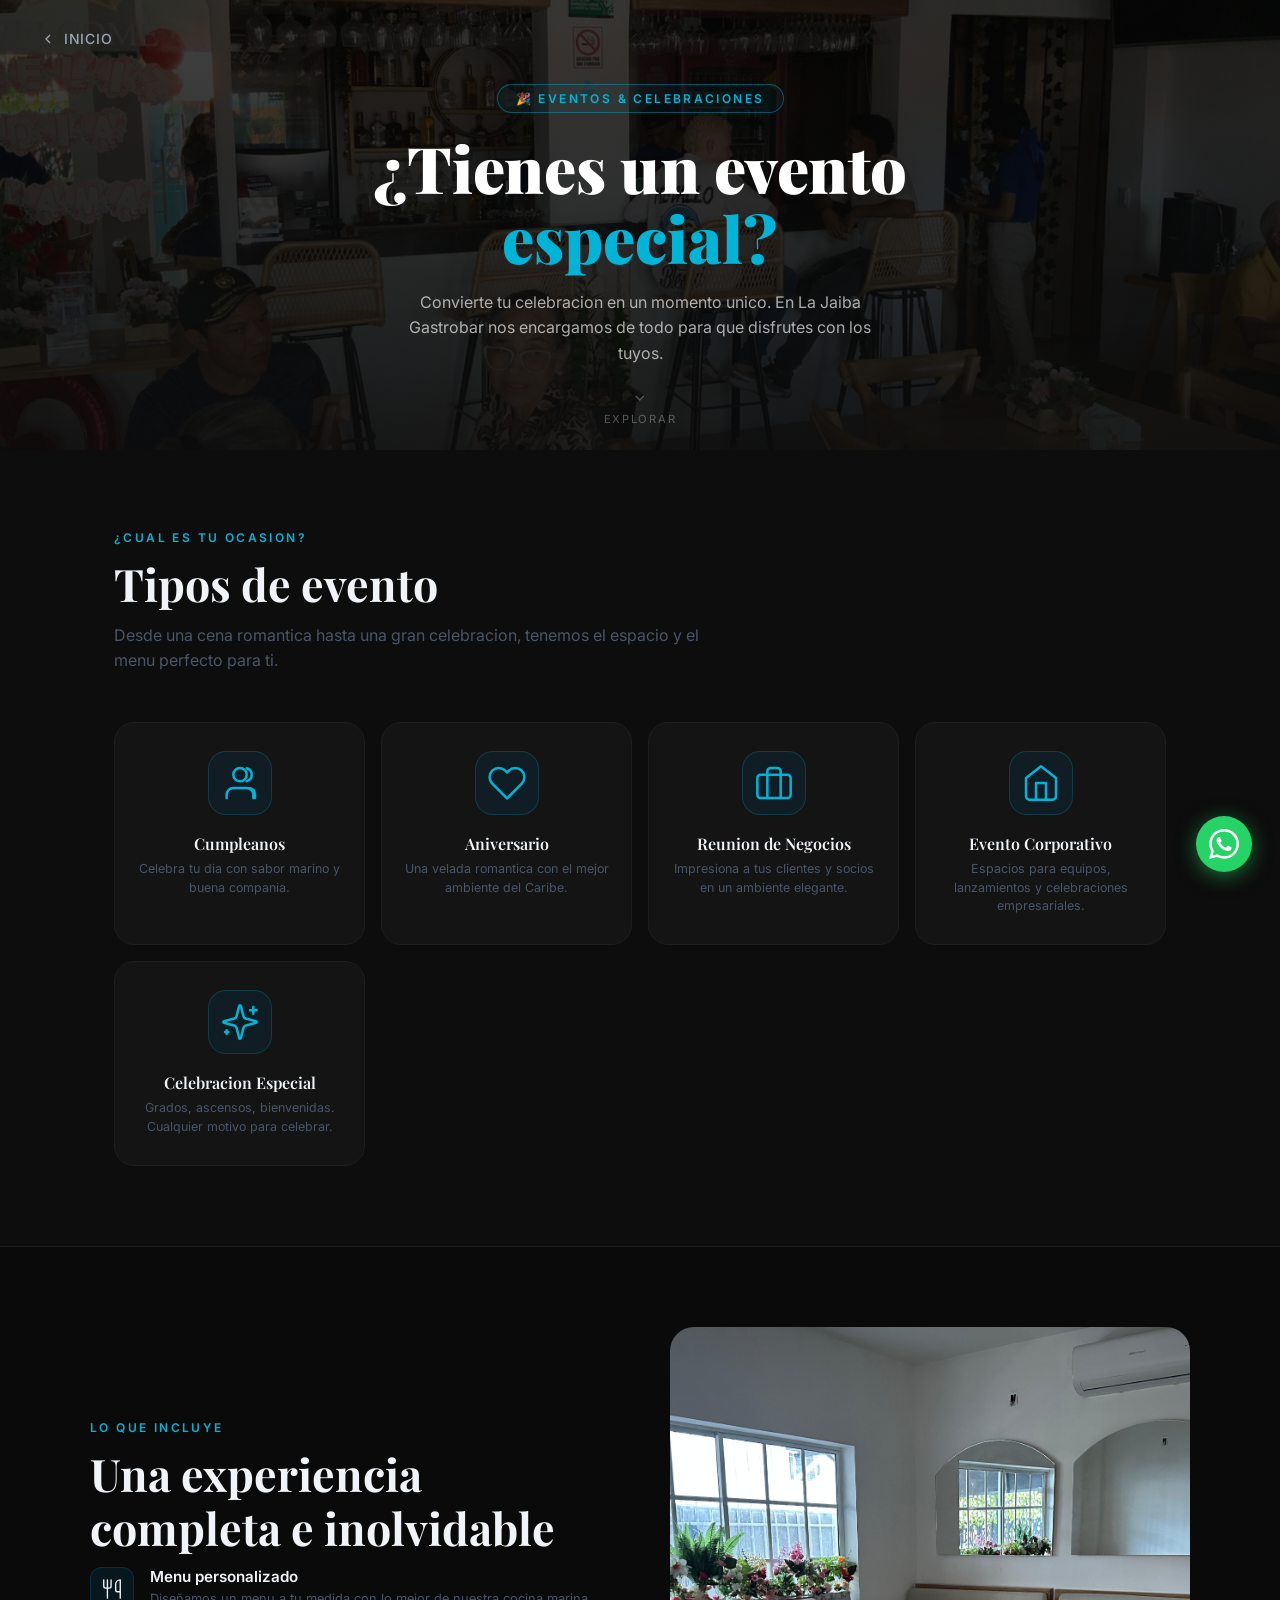
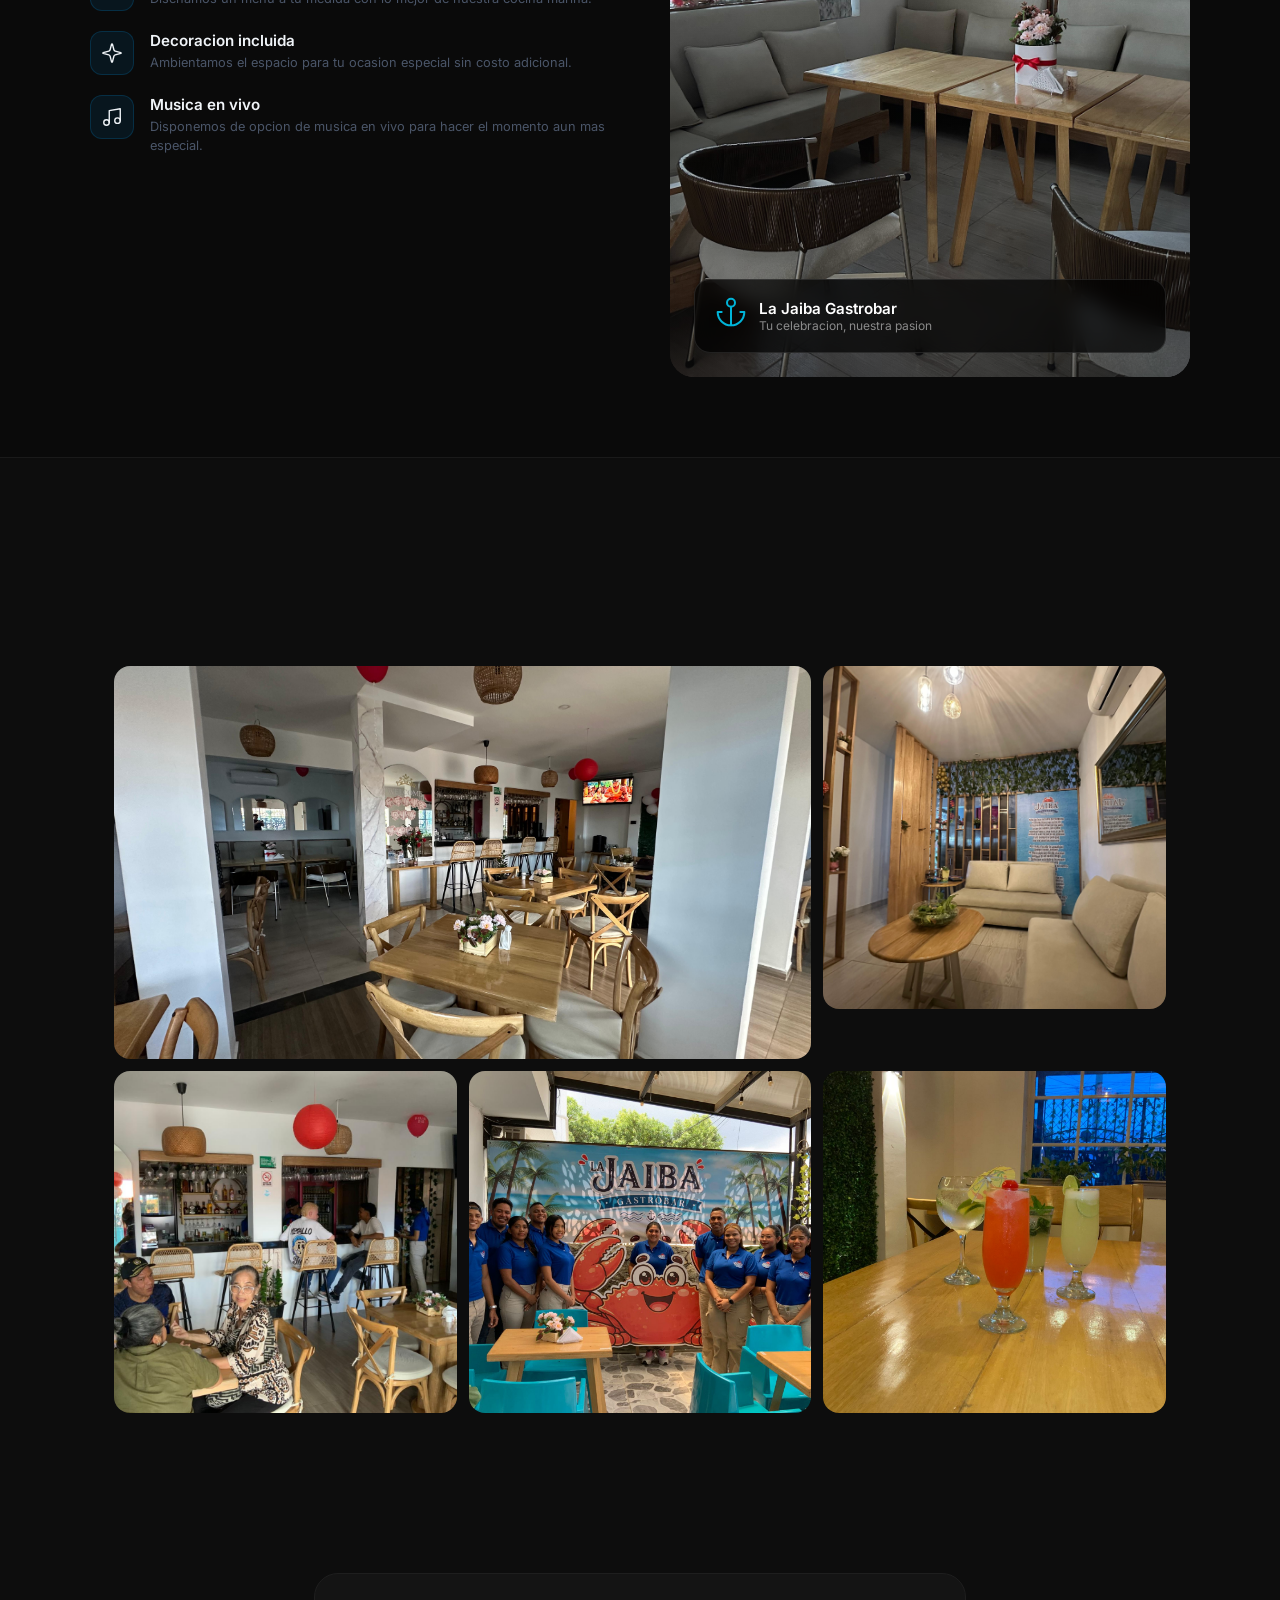
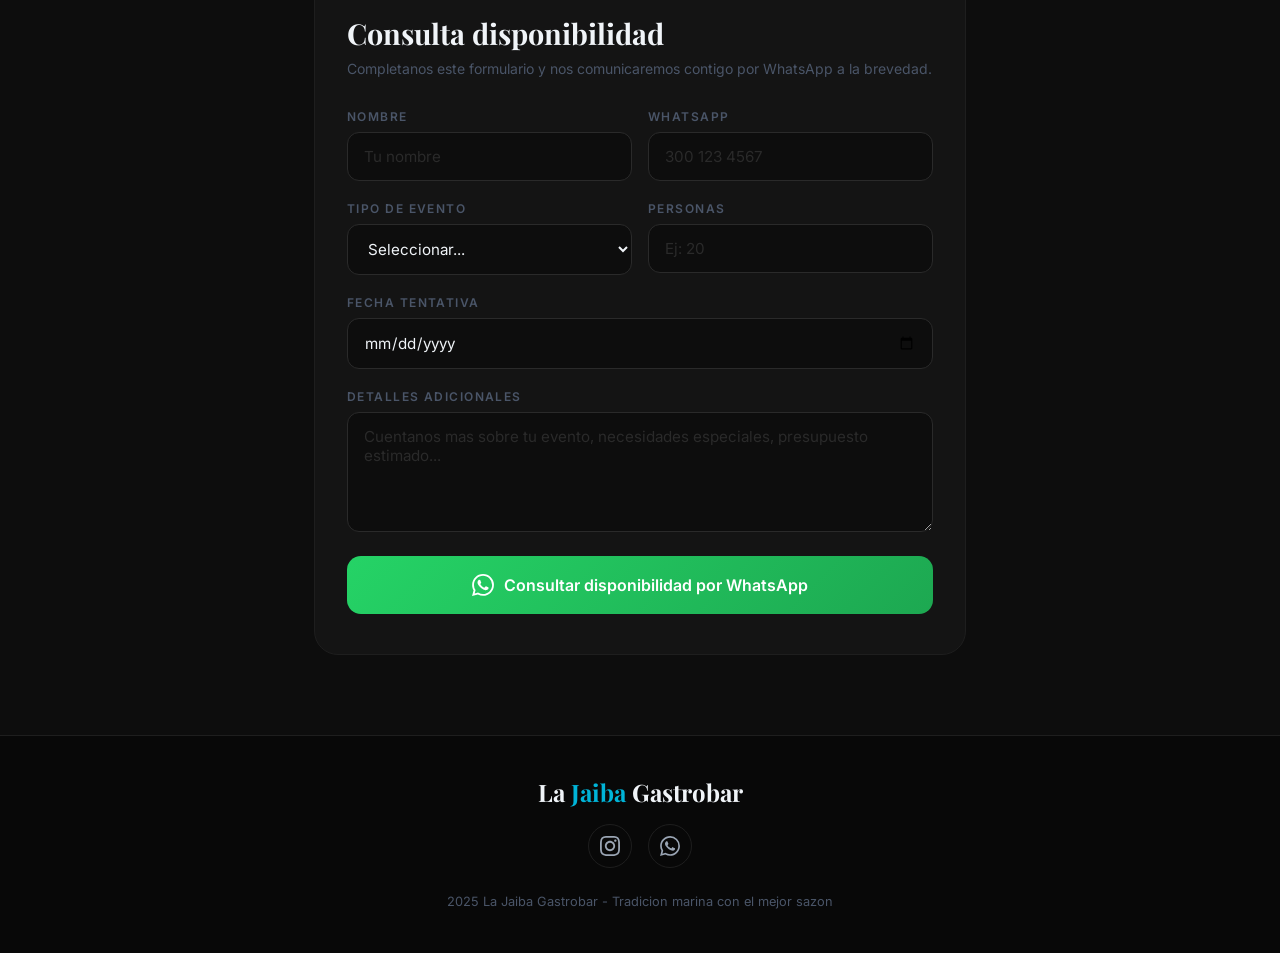
==== invitacion.html @ 6fc3eccd "fix: actualizar numero de WhatsApp a 573022713343 Co-Authored-By: Claude Sonnet 4.6 <noreply@anthrop" ====
<!DOCTYPE html>
<html lang="es">
<head>
  <meta charset="UTF-8">
  <meta name="viewport" content="width=device-width, initial-scale=1.0">
  <meta name="description" content="Eventos y celebraciones privadas en La Jaiba Gastrobar.">
  <title>Eventos — La Jaiba Gastrobar</title>
  <link rel="icon" type="image/png" href="img/logo.png">
  <link rel="stylesheet" href="css/main.css">
  <link rel="stylesheet" href="css/invitacion.css">
</head>
<body style="background:#0D0D0D">

<!-- BACK BUTTON -->
<div style="position:absolute;top:20px;left:24px;z-index:10">
  <a href="index.html" class="back-btn">
    <svg width="16" height="16" fill="none" stroke="currentColor" stroke-width="2" viewBox="0 0 24 24"><polyline points="15 18 9 12 15 6"/></svg>
    Inicio
  </a>
</div>

<!-- HERO -->
<section class="eventos-hero">
  <div class="eventos-hero-bg"></div>
  <div class="eventos-hero-overlay"></div>
  <div class="eventos-hero-content">
    <div class="eventos-hero-badge">🎉 Eventos & Celebraciones</div>
    <h1 class="eventos-hero-title">
      ¿Tienes un evento<br><em>especial?</em>
    </h1>
    <p class="eventos-hero-subtitle">
      Convierte tu celebracion en un momento unico. En La Jaiba Gastrobar nos encargamos de todo para que disfrutes con los tuyos.
    </p>
  </div>
  <div class="scroll-hint">
    <svg width="16" height="16" fill="none" stroke="currentColor" stroke-width="2" viewBox="0 0 24 24"><polyline points="6 9 12 15 18 9"/></svg>
    Explorar
  </div>
</section>

<!-- TIPOS DE EVENTO -->
<section class="eventos-section">
  <div class="section-header reveal">
    <p class="section-eyebrow">¿Cual es tu ocasion?</p>
    <h2 class="section-heading">Tipos de evento</h2>
    <p class="section-desc">Desde una cena romantica hasta una gran celebracion, tenemos el espacio y el menu perfecto para ti.</p>
  </div>
  <div class="eventos-tipos-grid">
    <div class="tipo-card reveal">
      <div class="tipo-icon"><svg viewBox="0 0 24 24" fill="none" stroke="#00B4D8" stroke-width="1.5" stroke-linecap="round" stroke-linejoin="round" width="40" height="40"><path d="M20 21v-2a4 4 0 0 0-4-4H8a4 4 0 0 0-4 4v2"/><circle cx="12" cy="7" r="4"/><path d="M16 3.13a4 4 0 0 1 0 7.75"/><path d="M21 21v-2a4 4 0 0 0-3-3.87"/></svg></div>
      <div class="tipo-name">Cumpleanos</div>
      <p class="tipo-desc">Celebra tu dia con sabor marino y buena compania.</p>
    </div>
    <div class="tipo-card reveal">
      <div class="tipo-icon"><svg viewBox="0 0 24 24" fill="none" stroke="#00B4D8" stroke-width="1.5" stroke-linecap="round" stroke-linejoin="round" width="40" height="40"><path d="M20.84 4.61a5.5 5.5 0 0 0-7.78 0L12 5.67l-1.06-1.06a5.5 5.5 0 0 0-7.78 7.78l1.06 1.06L12 21.23l7.78-7.78 1.06-1.06a5.5 5.5 0 0 0 0-7.78z"/></svg></div>
      <div class="tipo-name">Aniversario</div>
      <p class="tipo-desc">Una velada romantica con el mejor ambiente del Caribe.</p>
    </div>
    <div class="tipo-card reveal">
      <div class="tipo-icon"><svg viewBox="0 0 24 24" fill="none" stroke="#00B4D8" stroke-width="1.5" stroke-linecap="round" stroke-linejoin="round" width="40" height="40"><rect x="2" y="7" width="20" height="14" rx="2"/><path d="M16 21V5a2 2 0 0 0-2-2h-4a2 2 0 0 0-2 2v16"/></svg></div>
      <div class="tipo-name">Reunion de Negocios</div>
      <p class="tipo-desc">Impresiona a tus clientes y socios en un ambiente elegante.</p>
    </div>
    <div class="tipo-card reveal">
      <div class="tipo-icon"><svg viewBox="0 0 24 24" fill="none" stroke="#00B4D8" stroke-width="1.5" stroke-linecap="round" stroke-linejoin="round" width="40" height="40"><path d="M3 9l9-7 9 7v11a2 2 0 0 1-2 2H5a2 2 0 0 1-2-2z"/><polyline points="9 22 9 12 15 12 15 22"/></svg></div>
      <div class="tipo-name">Evento Corporativo</div>
      <p class="tipo-desc">Espacios para equipos, lanzamientos y celebraciones empresariales.</p>
    </div>
    <div class="tipo-card reveal">
      <div class="tipo-icon"><svg viewBox="0 0 24 24" fill="none" stroke="#00B4D8" stroke-width="1.5" stroke-linecap="round" stroke-linejoin="round" width="40" height="40"><path d="M9.937 15.5A2 2 0 0 0 8.5 14.063l-6.135-1.582a.5.5 0 0 1 0-.962L8.5 9.936A2 2 0 0 0 9.937 8.5l1.582-6.135a.5.5 0 0 1 .963 0L14.063 8.5A2 2 0 0 0 15.5 9.937l6.135 1.581a.5.5 0 0 1 0 .964L15.5 14.063a2 2 0 0 0-1.437 1.437l-1.582 6.135a.5.5 0 0 1-.963 0z"/><path d="M20 3v4m2-2h-4M4 17v2m1-1H3"/></svg></div>
      <div class="tipo-name">Celebracion Especial</div>
      <p class="tipo-desc">Grados, ascensos, bienvenidas. Cualquier motivo para celebrar.</p>
    </div>
  </div>
</section>

<!-- BENEFITS -->
<section class="benefits-section">
  <div class="benefits-inner">
    <div>
      <p class="section-eyebrow reveal">Lo que incluye</p>
      <h2 class="section-heading reveal">Una experiencia<br>completa e inolvidable</h2>
      <ul class="benefits-list">
        <li class="benefit-item reveal">
          <div class="benefit-icon"><svg viewBox="0 0 24 24" fill="none" stroke="currentColor" stroke-width="1.5" stroke-linecap="round" stroke-linejoin="round" width="22" height="22"><path d="M3 2v7c0 1.1.9 2 2 2h4a2 2 0 0 0 2-2V2"/><path d="M7 2v20"/><path d="M21 15V2a5 5 0 0 0-5 5v6c0 1.1.9 2 2 2h3v7"/></svg></div>
          <div class="benefit-text">
            <div class="benefit-title">Menu personalizado</div>
            <div class="benefit-desc">Diseñamos un menu a tu medida con lo mejor de nuestra cocina marina.</div>
          </div>
        </li>
        <li class="benefit-item reveal">
          <div class="benefit-icon"><svg viewBox="0 0 24 24" fill="none" stroke="currentColor" stroke-width="1.5" stroke-linecap="round" stroke-linejoin="round" width="22" height="22"><path d="M9.937 15.5A2 2 0 0 0 8.5 14.063l-6.135-1.582a.5.5 0 0 1 0-.962L8.5 9.936A2 2 0 0 0 9.937 8.5l1.582-6.135a.5.5 0 0 1 .963 0L14.063 8.5A2 2 0 0 0 15.5 9.937l6.135 1.581a.5.5 0 0 1 0 .964L15.5 14.063a2 2 0 0 0-1.437 1.437l-1.582 6.135a.5.5 0 0 1-.963 0z"/></svg></div>
          <div class="benefit-text">
            <div class="benefit-title">Decoracion incluida</div>
            <div class="benefit-desc">Ambientamos el espacio para tu ocasion especial sin costo adicional.</div>
          </div>
        </li>
        <li class="benefit-item reveal">
          <div class="benefit-icon"><svg viewBox="0 0 24 24" fill="none" stroke="currentColor" stroke-width="1.5" stroke-linecap="round" stroke-linejoin="round" width="22" height="22"><path d="M9 18V5l12-2v13"/><circle cx="6" cy="18" r="3"/><circle cx="18" cy="16" r="3"/></svg></div>
          <div class="benefit-text">
            <div class="benefit-title">Musica en vivo</div>
            <div class="benefit-desc">Disponemos de opcion de musica en vivo para hacer el momento aun mas especial.</div>
          </div>
        </li>
        <li class="benefit-item reveal">
          <div class="benefit-icon"><svg viewBox="0 0 24 24" fill="none" stroke="currentColor" stroke-width="1.5" stroke-linecap="round" stroke-linejoin="round" width="22" height="22"><path d="M17 21v-2a4 4 0 0 0-4-4H5a4 4 0 0 0-4 4v2"/><circle cx="9" cy="7" r="4"/><path d="M23 21v-2a4 4 0 0 0-3-3.87"/><path d="M16 3.13a4 4 0 0 1 0 7.75"/></svg></div>
          <div class="benefit-text">
            <div class="benefit-title">Capacidad para grupos</div>
            <div class="benefit-desc">Contamos con espacio para grupos desde 10 hasta 80 personas.</div>
          </div>
        </li>
        <li class="benefit-item reveal">
          <div class="benefit-icon"><svg viewBox="0 0 24 24" fill="none" stroke="currentColor" stroke-width="1.5" stroke-linecap="round" stroke-linejoin="round" width="22" height="22"><path d="M8 22h8"/><path d="M7 10h10"/><path d="M12 15v7"/><path d="M12 15a5 5 0 0 0 5-5c0-2-.5-4-2-8H9c-1.5 4-2 6-2 8a5 5 0 0 0 5 5z"/></svg></div>
          <div class="benefit-text">
            <div class="benefit-title">Barra de cocteles</div>
            <div class="benefit-desc">Servicio de barra con nuestros cocteles exclusivos de la casa.</div>
          </div>
        </li>
      </ul>
    </div>
    <div class="benefits-visual reveal">
      <img src="img/salon2.jpg.jpg" alt="Salon La Jaiba" loading="lazy" onerror="this.style.display='none'">
      <div class="benefits-visual-overlay"></div>
      <div class="benefits-visual-badge">
        <div class="vb-icon"><svg viewBox="0 0 24 24" fill="none" stroke="#00B4D8" stroke-width="1.5" stroke-linecap="round" stroke-linejoin="round" width="32" height="32"><circle cx="12" cy="5" r="3"/><line x1="12" y1="22" x2="12" y2="8"/><path d="M5 12H2a10 10 0 0 0 20 0h-3"/></svg></div>
        <div>
          <div class="vb-text">La Jaiba Gastrobar</div>
          <div class="vb-sub">Tu celebracion, nuestra pasion</div>
        </div>
      </div>
    </div>
  </div>
</section>

<!-- GALLERY -->
<section class="eventos-section">
  <div class="section-header reveal">
    <p class="section-eyebrow">Nuestro espacio</p>
    <h2 class="section-heading">El ambiente perfecto</h2>
  </div>
  <div class="gallery-grid reveal">
    <div class="gallery-item">
      <img src="img/mesas.jpg" alt="Mesas" loading="lazy">
    </div>
    <div class="gallery-item">
      <img src="img/vip2a.jpg.jpeg" alt="VIP" loading="lazy">
    </div>
    <div class="gallery-item">
      <img src="img/salon.jpg" alt="Salon" loading="lazy">
    </div>
    <div class="gallery-item">
      <img src="img/equipo.jpg" alt="Equipo" loading="lazy">
    </div>
    <div class="gallery-item">
      <img src="img/cocteles.jpg" alt="Cocteles" loading="lazy">
    </div>
  </div>
</section>

<!-- CONTACT FORM -->
<section class="contact-section">
  <div class="contact-form reveal">
    <h2 class="contact-form-title">Consulta disponibilidad</h2>
    <p class="contact-form-sub">Completanos este formulario y nos comunicaremos contigo por WhatsApp a la brevedad.</p>

    <div class="form-row">
      <div class="form-group">
        <label class="form-label" for="ev-nombre">Nombre</label>
        <input type="text" id="ev-nombre" class="form-input" placeholder="Tu nombre">
      </div>
      <div class="form-group">
        <label class="form-label" for="ev-telefono">WhatsApp</label>
        <input type="tel" id="ev-telefono" class="form-input" placeholder="300 123 4567">
      </div>
    </div>

    <div class="form-row">
      <div class="form-group">
        <label class="form-label" for="ev-tipo">Tipo de evento</label>
        <select id="ev-tipo" class="form-select">
          <option value="">Seleccionar...</option>
          <option>Cumpleanos</option>
          <option>Aniversario</option>
          <option>Reunion de negocios</option>
          <option>Evento corporativo</option>
          <option>Celebracion especial</option>
          <option>Otro</option>
        </select>
      </div>
      <div class="form-group">
        <label class="form-label" for="ev-personas">Personas</label>
        <input type="number" id="ev-personas" class="form-input" placeholder="Ej: 20" min="10" max="100">
      </div>
    </div>

    <div class="form-group">
      <label class="form-label" for="ev-fecha">Fecha tentativa</label>
      <input type="date" id="ev-fecha" class="form-input">
    </div>

    <div class="form-group">
      <label class="form-label" for="ev-mensaje">Detalles adicionales</label>
      <textarea id="ev-mensaje" class="form-textarea" placeholder="Cuentanos mas sobre tu evento, necesidades especiales, presupuesto estimado..."></textarea>
    </div>

    <button class="btn-whatsapp" id="btn-consultar">
      <svg viewBox="0 0 24 24" width="22" height="22" fill="white"><path d="M17.472 14.382c-.297-.149-1.758-.867-2.03-.967-.273-.099-.471-.148-.67.15-.197.297-.767.966-.94 1.164-.173.199-.347.223-.644.075-.297-.15-1.255-.463-2.39-1.475-.883-.788-1.48-1.761-1.653-2.059-.173-.297-.018-.458.13-.606.134-.133.298-.347.446-.52.149-.174.198-.298.298-.497.099-.198.05-.371-.025-.52-.075-.149-.669-1.612-.916-2.207-.242-.579-.487-.5-.669-.51-.173-.008-.371-.01-.57-.01-.198 0-.52.074-.792.372-.272.297-1.04 1.016-1.04 2.479 0 1.462 1.065 2.875 1.213 3.074.149.198 2.096 3.2 5.077 4.487.709.306 1.262.489 1.694.625.712.227 1.36.195 1.871.118.571-.085 1.758-.719 2.006-1.413.248-.694.248-1.289.173-1.413-.074-.124-.272-.198-.57-.347m-5.421 7.403h-.004a9.87 9.87 0 01-5.031-1.378l-.361-.214-3.741.982.998-3.648-.235-.374a9.86 9.86 0 01-1.51-5.26c.001-5.45 4.436-9.884 9.888-9.884 2.64 0 5.122 1.03 6.988 2.898a9.825 9.825 0 012.893 6.994c-.003 5.45-4.437 9.884-9.885 9.884m8.413-18.297A11.815 11.815 0 0012.05 0C5.495 0 .16 5.335.157 11.892c0 2.096.547 4.142 1.588 5.945L.057 24l6.305-1.654a11.882 11.882 0 005.683 1.448h.005c6.554 0 11.89-5.335 11.893-11.893a11.821 11.821 0 00-3.48-8.413z"/></svg>
      Consultar disponibilidad por WhatsApp
    </button>
  </div>
</section>

<!-- FOOTER -->
<footer class="site-footer">
  <div class="footer-logo">La <span>Jaiba</span> Gastrobar</div>
  <div class="footer-social">
    <a href="https://www.instagram.com/la.jaiba.gastrobar" target="_blank" aria-label="Instagram">
      <svg viewBox="0 0 24 24" width="20" height="20" fill="currentColor"><path d="M12 2.163c3.204 0 3.584.012 4.85.07 3.252.148 4.771 1.691 4.919 4.919.058 1.265.069 1.645.069 4.849 0 3.205-.012 3.584-.069 4.849-.149 3.225-1.664 4.771-4.919 4.919-1.266.058-1.644.07-4.85.07-3.204 0-3.584-.012-4.849-.07-3.26-.149-4.771-1.699-4.919-4.92-.058-1.265-.07-1.644-.07-4.849 0-3.204.013-3.583.07-4.849.149-3.227 1.664-4.771 4.919-4.919 1.266-.057 1.645-.069 4.849-.069zm0-2.163c-3.259 0-3.667.014-4.947.072-4.358.2-6.78 2.618-6.98 6.98-.059 1.281-.073 1.689-.073 4.948 0 3.259.014 3.668.072 4.948.2 4.358 2.618 6.78 6.98 6.98 1.281.058 1.689.072 4.948.072 3.259 0 3.668-.014 4.948-.072 4.354-.2 6.782-2.618 6.979-6.98.059-1.28.073-1.689.073-4.948 0-3.259-.014-3.667-.072-4.947-.196-4.354-2.617-6.78-6.979-6.98-1.281-.059-1.69-.073-4.949-.073zm0 5.838c-3.403 0-6.162 2.759-6.162 6.162s2.759 6.163 6.162 6.163 6.162-2.759 6.162-6.163c0-3.403-2.759-6.162-6.162-6.162zm0 10.162c-2.209 0-4-1.79-4-4 0-2.209 1.791-4 4-4s4 1.791 4 4c0 2.21-1.791 4-4 4zm6.406-11.845c-.796 0-1.441.645-1.441 1.44s.645 1.44 1.441 1.44c.795 0 1.439-.645 1.439-1.44s-.644-1.44-1.439-1.44z"/></svg>
    </a>
    <a href="https://wa.me/573022713343" target="_blank" aria-label="WhatsApp">
      <svg viewBox="0 0 24 24" width="20" height="20" fill="currentColor"><path d="M17.472 14.382c-.297-.149-1.758-.867-2.03-.967-.273-.099-.471-.148-.67.15-.197.297-.767.966-.94 1.164-.173.199-.347.223-.644.075-.297-.15-1.255-.463-2.39-1.475-.883-.788-1.48-1.761-1.653-2.059-.173-.297-.018-.458.13-.606.134-.133.298-.347.446-.52.149-.174.198-.298.298-.497.099-.198.05-.371-.025-.52-.075-.149-.669-1.612-.916-2.207-.242-.579-.487-.5-.669-.51-.173-.008-.371-.01-.57-.01-.198 0-.52.074-.792.372-.272.297-1.04 1.016-1.04 2.479 0 1.462 1.065 2.875 1.213 3.074.149.198 2.096 3.2 5.077 4.487.709.306 1.262.489 1.694.625.712.227 1.36.195 1.871.118.571-.085 1.758-.719 2.006-1.413.248-.694.248-1.289.173-1.413-.074-.124-.272-.198-.57-.347m-5.421 7.403h-.004a9.87 9.87 0 01-5.031-1.378l-.361-.214-3.741.982.998-3.648-.235-.374a9.86 9.86 0 01-1.51-5.26c.001-5.45 4.436-9.884 9.888-9.884 2.64 0 5.122 1.03 6.988 2.898a9.825 9.825 0 012.893 6.994c-.003 5.45-4.437 9.884-9.885 9.884m8.413-18.297A11.815 11.815 0 0012.05 0C5.495 0 .16 5.335.157 11.892c0 2.096.547 4.142 1.588 5.945L.057 24l6.305-1.654a11.882 11.882 0 005.683 1.448h.005c6.554 0 11.89-5.335 11.893-11.893a11.821 11.821 0 00-3.48-8.413z"/></svg>
    </a>
  </div>
  <p class="footer-copy">2025 La Jaiba Gastrobar - Tradicion marina con el mejor sazon</p>
</footer>

<a href="https://wa.me/573022713343" target="_blank" class="whatsapp-float" aria-label="WhatsApp">
  <svg viewBox="0 0 24 24"><path d="M17.472 14.382c-.297-.149-1.758-.867-2.03-.967-.273-.099-.471-.148-.67.15-.197.297-.767.966-.94 1.164-.173.199-.347.223-.644.075-.297-.15-1.255-.463-2.39-1.475-.883-.788-1.48-1.761-1.653-2.059-.173-.297-.018-.458.13-.606.134-.133.298-.347.446-.52.149-.174.198-.298.298-.497.099-.198.05-.371-.025-.52-.075-.149-.669-1.612-.916-2.207-.242-.579-.487-.5-.669-.51-.173-.008-.371-.01-.57-.01-.198 0-.52.074-.792.372-.272.297-1.04 1.016-1.04 2.479 0 1.462 1.065 2.875 1.213 3.074.149.198 2.096 3.2 5.077 4.487.709.306 1.262.489 1.694.625.712.227 1.36.195 1.871.118.571-.085 1.758-.719 2.006-1.413.248-.694.248-1.289.173-1.413-.074-.124-.272-.198-.57-.347m-5.421 7.403h-.004a9.87 9.87 0 01-5.031-1.378l-.361-.214-3.741.982.998-3.648-.235-.374a9.86 9.86 0 01-1.51-5.26c.001-5.45 4.436-9.884 9.888-9.884 2.64 0 5.122 1.03 6.988 2.898a9.825 9.825 0 012.893 6.994c-.003 5.45-4.437 9.884-9.885 9.884m8.413-18.297A11.815 11.815 0 0012.05 0C5.495 0 .16 5.335.157 11.892c0 2.096.547 4.142 1.588 5.945L.057 24l6.305-1.654a11.882 11.882 0 005.683 1.448h.005c6.554 0 11.89-5.335 11.893-11.893a11.821 11.821 0 00-3.48-8.413z"/></svg>
</a>

<script>
  const WHATSAPP_NUMBER = '573022713343';

  // Scroll reveal
  const observer = new IntersectionObserver((entries) => {
    entries.forEach(e => { if (e.isIntersecting) { e.target.classList.add('visible'); observer.unobserve(e.target); } });
  }, { threshold: 0.1, rootMargin: '0px 0px -40px 0px' });
  document.querySelectorAll('.reveal').forEach((el, i) => {
    el.style.transitionDelay = (i % 3) * 0.1 + 's';
    observer.observe(el);
  });

  // Contact form -> WhatsApp
  document.getElementById('btn-consultar')?.addEventListener('click', () => {
    const nombre = document.getElementById('ev-nombre')?.value?.trim() || '';
    const tel = document.getElementById('ev-telefono')?.value?.trim() || '';
    const tipo = document.getElementById('ev-tipo')?.value || '';
    const personas = document.getElementById('ev-personas')?.value || '';
    const fecha = document.getElementById('ev-fecha')?.value || '';
    const mensaje = document.getElementById('ev-mensaje')?.value?.trim() || '';

    if (!nombre || !tel) {
      alert('Por favor completa tu nombre y telefono.');
      return;
    }

    const text = encodeURIComponent(
      `Hola! Estoy interesado en reservar para un evento:\n` +
      `👤 Nombre: ${nombre}\n` +
      `📱 Telefono: ${tel}\n` +
      (tipo ? `🎉 Tipo de evento: ${tipo}\n` : '') +
      (personas ? `👥 Personas: ${personas}\n` : '') +
      (fecha ? `📅 Fecha tentativa: ${fecha}\n` : '') +
      (mensaje ? `📝 Detalles: ${mensaje}` : '')
    );
    window.open(`https://wa.me/${WHATSAPP_NUMBER}?text=${text}`, '_blank');
  });
</script>
</body>
</html>
---- css/main.css ----
/* ============================================
   LA JAIBA GASTROBAR — Global Styles
   ============================================ */

@import url('https://fonts.googleapis.com/css2?family=Playfair+Display:ital,wght@0,400;0,600;0,700;0,900;1,400;1,700&family=Inter:wght@300;400;500;600;700&display=swap');

:root {
  --ocean-deep: #0077B6;
  --ocean-light: #00B4D8;
  --ocean-glow: #00C9FF;
  --dark-bg: #0D0D0D;
  --dark-card: #141414;
  --dark-border: #1E1E1E;
  --cream: #F0F4F8;
  --red-crab: #C0392B;
  --red-light: #E74C3C;
  --gold: #C9A84C;
  --gold-light: #F0C060;
  --white: #FFFFFF;
  --gray-light: #9AA5B4;
  --gray-mid: #4A5568;

  --font-display: 'Playfair Display', Georgia, serif;
  --font-body: 'Inter', system-ui, sans-serif;

  --radius-sm: 8px;
  --radius-md: 16px;
  --radius-lg: 24px;
  --radius-xl: 40px;

  --shadow-glow: 0 0 40px rgba(0, 180, 216, 0.25);
  --shadow-card: 0 8px 32px rgba(0, 0, 0, 0.4);
  --shadow-btn: 0 4px 20px rgba(0, 119, 182, 0.4);

  --transition: 0.3s cubic-bezier(0.4, 0, 0.2, 1);
}

*, *::before, *::after {
  box-sizing: border-box;
  margin: 0;
  padding: 0;
}

html {
  scroll-behavior: smooth;
  font-size: 16px;
}

body {
  font-family: var(--font-body);
  background: var(--dark-bg);
  color: var(--cream);
  min-height: 100vh;
  -webkit-font-smoothing: antialiased;
  overflow-x: hidden;
}

img {
  max-width: 100%;
  display: block;
}

a {
  text-decoration: none;
  color: inherit;
}

button {
  cursor: pointer;
  border: none;
  background: none;
  font-family: var(--font-body);
}

/* ============================================
   SHARED COMPONENTS
   ============================================ */

.container {
  max-width: 1200px;
  margin: 0 auto;
  padding: 0 20px;
}

/* --- Back Button --- */
.back-btn {
  display: inline-flex;
  align-items: center;
  gap: 8px;
  color: var(--gray-light);
  font-size: 0.875rem;
  font-weight: 500;
  padding: 10px 16px;
  border-radius: var(--radius-sm);
  transition: color var(--transition);
  letter-spacing: 0.05em;
  text-transform: uppercase;
}

.back-btn:hover {
  color: var(--ocean-light);
}

/* --- Section Title --- */
.section-title {
  font-family: var(--font-display);
  font-size: clamp(2rem, 5vw, 3.5rem);
  font-weight: 700;
  color: var(--cream);
  line-height: 1.1;
}

.section-title span {
  color: var(--ocean-light);
}

/* --- Ocean Divider --- */
.wave-divider {
  width: 60px;
  height: 3px;
  background: linear-gradient(90deg, var(--ocean-deep), var(--ocean-light));
  border-radius: 2px;
  margin: 16px 0;
}

/* --- Pill Badge --- */
.badge {
  display: inline-block;
  padding: 4px 12px;
  border-radius: 100px;
  font-size: 0.75rem;
  font-weight: 600;
  letter-spacing: 0.1em;
  text-transform: uppercase;
}

.badge--ocean {
  background: rgba(0, 180, 216, 0.15);
  color: var(--ocean-light);
  border: 1px solid rgba(0, 180, 216, 0.3);
}

.badge--red {
  background: rgba(192, 57, 43, 0.15);
  color: var(--red-light);
  border: 1px solid rgba(192, 57, 43, 0.3);
}

/* --- WhatsApp Float Button --- */
.whatsapp-float {
  position: fixed;
  bottom: 28px;
  right: 28px;
  width: 56px;
  height: 56px;
  background: #25D366;
  border-radius: 50%;
  display: flex;
  align-items: center;
  justify-content: center;
  box-shadow: 0 4px 20px rgba(37, 211, 102, 0.5);
  z-index: 999;
  transition: transform var(--transition), box-shadow var(--transition);
  text-decoration: none;
}

.whatsapp-float:hover {
  transform: scale(1.1);
  box-shadow: 0 6px 30px rgba(37, 211, 102, 0.7);
}

.whatsapp-float svg {
  width: 30px;
  height: 30px;
  fill: white;
}

/* --- Scroll Reveal --- */
.reveal {
  opacity: 0;
  transform: translateY(30px);
  transition: opacity 0.7s ease, transform 0.7s ease;
}

.reveal.visible {
  opacity: 1;
  transform: translateY(0);
}

/* --- Scrollbar --- */
::-webkit-scrollbar {
  width: 6px;
}
::-webkit-scrollbar-track {
  background: var(--dark-bg);
}
::-webkit-scrollbar-thumb {
  background: var(--ocean-deep);
  border-radius: 3px;
}

/* ============================================
   FOOTER
   ============================================ */
.site-footer {
  background: #080808;
  border-top: 1px solid var(--dark-border);
  padding: 40px 20px;
  text-align: center;
}

.footer-logo {
  font-family: var(--font-display);
  font-size: 1.5rem;
  font-weight: 700;
  color: var(--cream);
  margin-bottom: 16px;
}

.footer-logo span {
  color: var(--ocean-light);
}

.footer-social {
  display: flex;
  justify-content: center;
  gap: 16px;
  margin-bottom: 24px;
}

.footer-social a {
  width: 44px;
  height: 44px;
  border: 1px solid var(--dark-border);
  border-radius: 50%;
  display: flex;
  align-items: center;
  justify-content: center;
  color: var(--gray-light);
  transition: all var(--transition);
}

.footer-social a:hover {
  border-color: var(--ocean-light);
  color: var(--ocean-light);
  background: rgba(0, 180, 216, 0.1);
}

.footer-copy {
  color: var(--gray-mid);
  font-size: 0.8rem;
  line-height: 1.6;
}

/* ============================================
   RESPONSIVE UTILITIES
   ============================================ */
@media (max-width: 768px) {
  .container {
    padding: 0 16px;
  }
}
---- css/invitacion.css ----
/* ============================================
   INVITACIONES & EVENTOS
   ============================================ */

/* Hero */
.eventos-hero {
  position: relative;
  min-height: 50vh;
  display: flex;
  align-items: center;
  justify-content: center;
  overflow: hidden;
  padding: 80px 24px;
}

.eventos-hero-bg {
  position: absolute;
  inset: 0;
  background-image: url('../img/salon.jpg');
  background-size: cover;
  background-position: center;
  filter: brightness(0.35);
}

.eventos-hero-overlay {
  position: absolute;
  inset: 0;
  background: linear-gradient(180deg, rgba(13,13,13,0.3) 0%, rgba(13,13,13,0.8) 100%);
}

.eventos-hero-content {
  position: relative;
  z-index: 2;
  text-align: center;
  max-width: 700px;
}

.eventos-hero-badge {
  display: inline-block;
  padding: 6px 18px;
  border: 1px solid rgba(0,180,216,0.4);
  border-radius: 100px;
  font-size: 0.75rem;
  color: #00B4D8;
  letter-spacing: 0.2em;
  text-transform: uppercase;
  font-weight: 600;
  margin-bottom: 20px;
  background: rgba(0,180,216,0.05);
}

.eventos-hero-title {
  font-family: 'Playfair Display', serif;
  font-size: clamp(2rem, 7vw, 4rem);
  font-weight: 900;
  color: white;
  line-height: 1.1;
  margin-bottom: 16px;
}

.eventos-hero-title em {
  color: #00B4D8;
  font-style: normal;
}

.eventos-hero-subtitle {
  font-size: 1rem;
  color: rgba(255,255,255,0.65);
  line-height: 1.6;
  max-width: 500px;
  margin: 0 auto;
}

/* Scroll down hint */
.scroll-hint {
  position: absolute;
  bottom: 24px;
  left: 50%;
  transform: translateX(-50%);
  display: flex;
  flex-direction: column;
  align-items: center;
  gap: 6px;
  color: rgba(255,255,255,0.3);
  font-size: 0.7rem;
  letter-spacing: 0.15em;
  text-transform: uppercase;
  animation: bounce 2s ease-in-out infinite;
}

@keyframes bounce {
  0%, 100% { transform: translateX(-50%) translateY(0); }
  50% { transform: translateX(-50%) translateY(8px); }
}

/* Section spacing */
.eventos-section {
  padding: 80px 24px;
  max-width: 1100px;
  margin: 0 auto;
}

.section-header {
  margin-bottom: 48px;
}

.section-eyebrow {
  font-size: 0.75rem;
  font-weight: 600;
  letter-spacing: 0.2em;
  text-transform: uppercase;
  color: #00B4D8;
  margin-bottom: 12px;
}

.section-heading {
  font-family: 'Playfair Display', serif;
  font-size: clamp(1.8rem, 4vw, 2.8rem);
  font-weight: 700;
  color: #F0F4F8;
  line-height: 1.2;
  margin-bottom: 12px;
}

.section-desc {
  color: #4A5568;
  font-size: 1rem;
  line-height: 1.6;
  max-width: 600px;
}

/* Tipos de evento */
.eventos-tipos-grid {
  display: grid;
  grid-template-columns: repeat(auto-fill, minmax(200px, 1fr));
  gap: 16px;
}

.tipo-card {
  background: #141414;
  border: 1px solid #1E1E1E;
  border-radius: 20px;
  padding: 28px 20px;
  text-align: center;
  transition: all 0.3s ease;
  cursor: default;
}

.tipo-card:hover {
  border-color: rgba(0, 180, 216, 0.4);
  transform: translateY(-4px);
  box-shadow: 0 16px 40px rgba(0, 0, 0, 0.4);
  background: #181818;
}

.tipo-icon {
  margin-bottom: 18px;
  display: flex;
  align-items: center;
  justify-content: center;
  width: 64px;
  height: 64px;
  background: rgba(0, 119, 182, 0.1);
  border: 1px solid rgba(0, 180, 216, 0.2);
  border-radius: 18px;
  margin-left: auto;
  margin-right: auto;
  transition: all 0.3s ease;
}
.tipo-card:hover .tipo-icon {
  background: rgba(0, 119, 182, 0.2);
  border-color: rgba(0, 180, 216, 0.5);
  transform: scale(1.08);
}

.tipo-name {
  font-family: 'Playfair Display', serif;
  font-size: 1rem;
  font-weight: 600;
  color: #F0F4F8;
  margin-bottom: 6px;
}

.tipo-desc {
  font-size: 0.78rem;
  color: #4A5568;
  line-height: 1.5;
}

/* Benefits */
.benefits-section {
  background: #0A0A0A;
  padding: 80px 24px;
  border-top: 1px solid #1A1A1A;
  border-bottom: 1px solid #1A1A1A;
}

.benefits-inner {
  max-width: 1100px;
  margin: 0 auto;
  display: grid;
  grid-template-columns: 1fr 1fr;
  gap: 60px;
  align-items: center;
}

.benefits-list {
  display: flex;
  flex-direction: column;
  gap: 20px;
  list-style: none;
}

.benefit-item {
  display: flex;
  gap: 16px;
  align-items: flex-start;
}

.benefit-icon {
  width: 44px;
  height: 44px;
  border-radius: 12px;
  background: rgba(0, 119, 182, 0.12);
  border: 1px solid rgba(0, 119, 182, 0.25);
  display: flex;
  align-items: center;
  justify-content: center;
  font-size: 1.3rem;
  flex-shrink: 0;
}

.benefit-text {
  flex: 1;
}

.benefit-title {
  font-weight: 600;
  color: #F0F4F8;
  font-size: 0.95rem;
  margin-bottom: 3px;
}

.benefit-desc {
  font-size: 0.8rem;
  color: #4A5568;
  line-height: 1.5;
}

.benefits-visual {
  position: relative;
  border-radius: 24px;
  overflow: hidden;
  aspect-ratio: 4/5;
}

.benefits-visual img {
  width: 100%;
  height: 100%;
  object-fit: cover;
}

.benefits-visual-overlay {
  position: absolute;
  inset: 0;
  background: linear-gradient(to top, rgba(13,13,13,0.6) 0%, transparent 60%);
}

.benefits-visual-badge {
  position: absolute;
  bottom: 24px;
  left: 24px;
  right: 24px;
  background: rgba(0, 0, 0, 0.7);
  backdrop-filter: blur(10px);
  border: 1px solid rgba(255,255,255,0.1);
  border-radius: 16px;
  padding: 16px 20px;
  display: flex;
  align-items: center;
  gap: 12px;
}

.vb-icon {
  font-size: 2rem;
}

.vb-text {
  font-weight: 600;
  color: white;
  font-size: 0.95rem;
}

.vb-sub {
  font-size: 0.75rem;
  color: rgba(255,255,255,0.5);
}

/* Gallery */
.gallery-grid {
  display: grid;
  grid-template-columns: repeat(3, 1fr);
  gap: 12px;
}

.gallery-item {
  border-radius: 16px;
  overflow: hidden;
  aspect-ratio: 1;
  background: #141414;
  position: relative;
}

.gallery-item:first-child {
  grid-column: span 2;
  aspect-ratio: 16/9;
}

.gallery-item img {
  width: 100%;
  height: 100%;
  object-fit: cover;
  transition: transform 0.4s ease;
}

.gallery-item:hover img {
  transform: scale(1.05);
}

.gallery-placeholder {
  width: 100%;
  height: 100%;
  background: linear-gradient(135deg, #0A1628, #0D2144);
  display: flex;
  align-items: center;
  justify-content: center;
  font-size: 2rem;
  color: rgba(0,180,216,0.3);
}

/* Contact form */
.contact-section {
  padding: 80px 24px;
  max-width: 700px;
  margin: 0 auto;
}

.contact-form {
  background: #141414;
  border: 1px solid #1E1E1E;
  border-radius: 24px;
  padding: 40px 32px;
}

.contact-form-title {
  font-family: 'Playfair Display', serif;
  font-size: 1.8rem;
  font-weight: 700;
  color: #F0F4F8;
  margin-bottom: 8px;
}

.contact-form-sub {
  font-size: 0.875rem;
  color: #4A5568;
  margin-bottom: 32px;
}

.form-row {
  display: grid;
  grid-template-columns: 1fr 1fr;
  gap: 16px;
}

.form-group {
  margin-bottom: 20px;
}

.form-label {
  display: block;
  font-size: 0.75rem;
  font-weight: 600;
  color: #4A5568;
  text-transform: uppercase;
  letter-spacing: 0.12em;
  margin-bottom: 8px;
}

.form-input,
.form-select,
.form-textarea {
  width: 100%;
  background: #0D0D0D;
  border: 1px solid #2A2A2A;
  border-radius: 12px;
  padding: 14px 16px;
  color: #F0F4F8;
  font-family: 'Inter', sans-serif;
  font-size: 0.95rem;
  transition: border-color 0.25s, box-shadow 0.25s;
}

.form-input:focus,
.form-select:focus,
.form-textarea:focus {
  outline: none;
  border-color: #0077B6;
  box-shadow: 0 0 0 3px rgba(0,119,182,0.12);
}

.form-input::placeholder,
.form-textarea::placeholder {
  color: #2A2A2A;
}

.form-select option {
  background: #141414;
}

.form-textarea {
  resize: vertical;
  min-height: 120px;
}

.btn-whatsapp {
  width: 100%;
  background: linear-gradient(135deg, #25D366, #1DA851);
  color: white;
  border: none;
  border-radius: 14px;
  padding: 18px 24px;
  font-size: 1rem;
  font-weight: 600;
  cursor: pointer;
  display: flex;
  align-items: center;
  justify-content: center;
  gap: 10px;
  font-family: 'Inter', sans-serif;
  transition: all 0.25s;
}

.btn-whatsapp:hover {
  transform: translateY(-2px);
  box-shadow: 0 8px 24px rgba(37, 211, 102, 0.4);
}

/* Responsive */
@media (max-width: 768px) {
  .benefits-inner {
    grid-template-columns: 1fr;
    gap: 40px;
  }

  .benefits-visual {
    aspect-ratio: 16/9;
    max-height: 300px;
  }

  .gallery-grid {
    grid-template-columns: repeat(2, 1fr);
  }

  .gallery-item:first-child {
    grid-column: span 2;
  }

  .form-row {
    grid-template-columns: 1fr;
  }

  .contact-form {
    padding: 28px 20px;
  }
}

@media (max-width: 480px) {
  .eventos-tipos-grid {
    grid-template-columns: repeat(2, 1fr);
  }
}
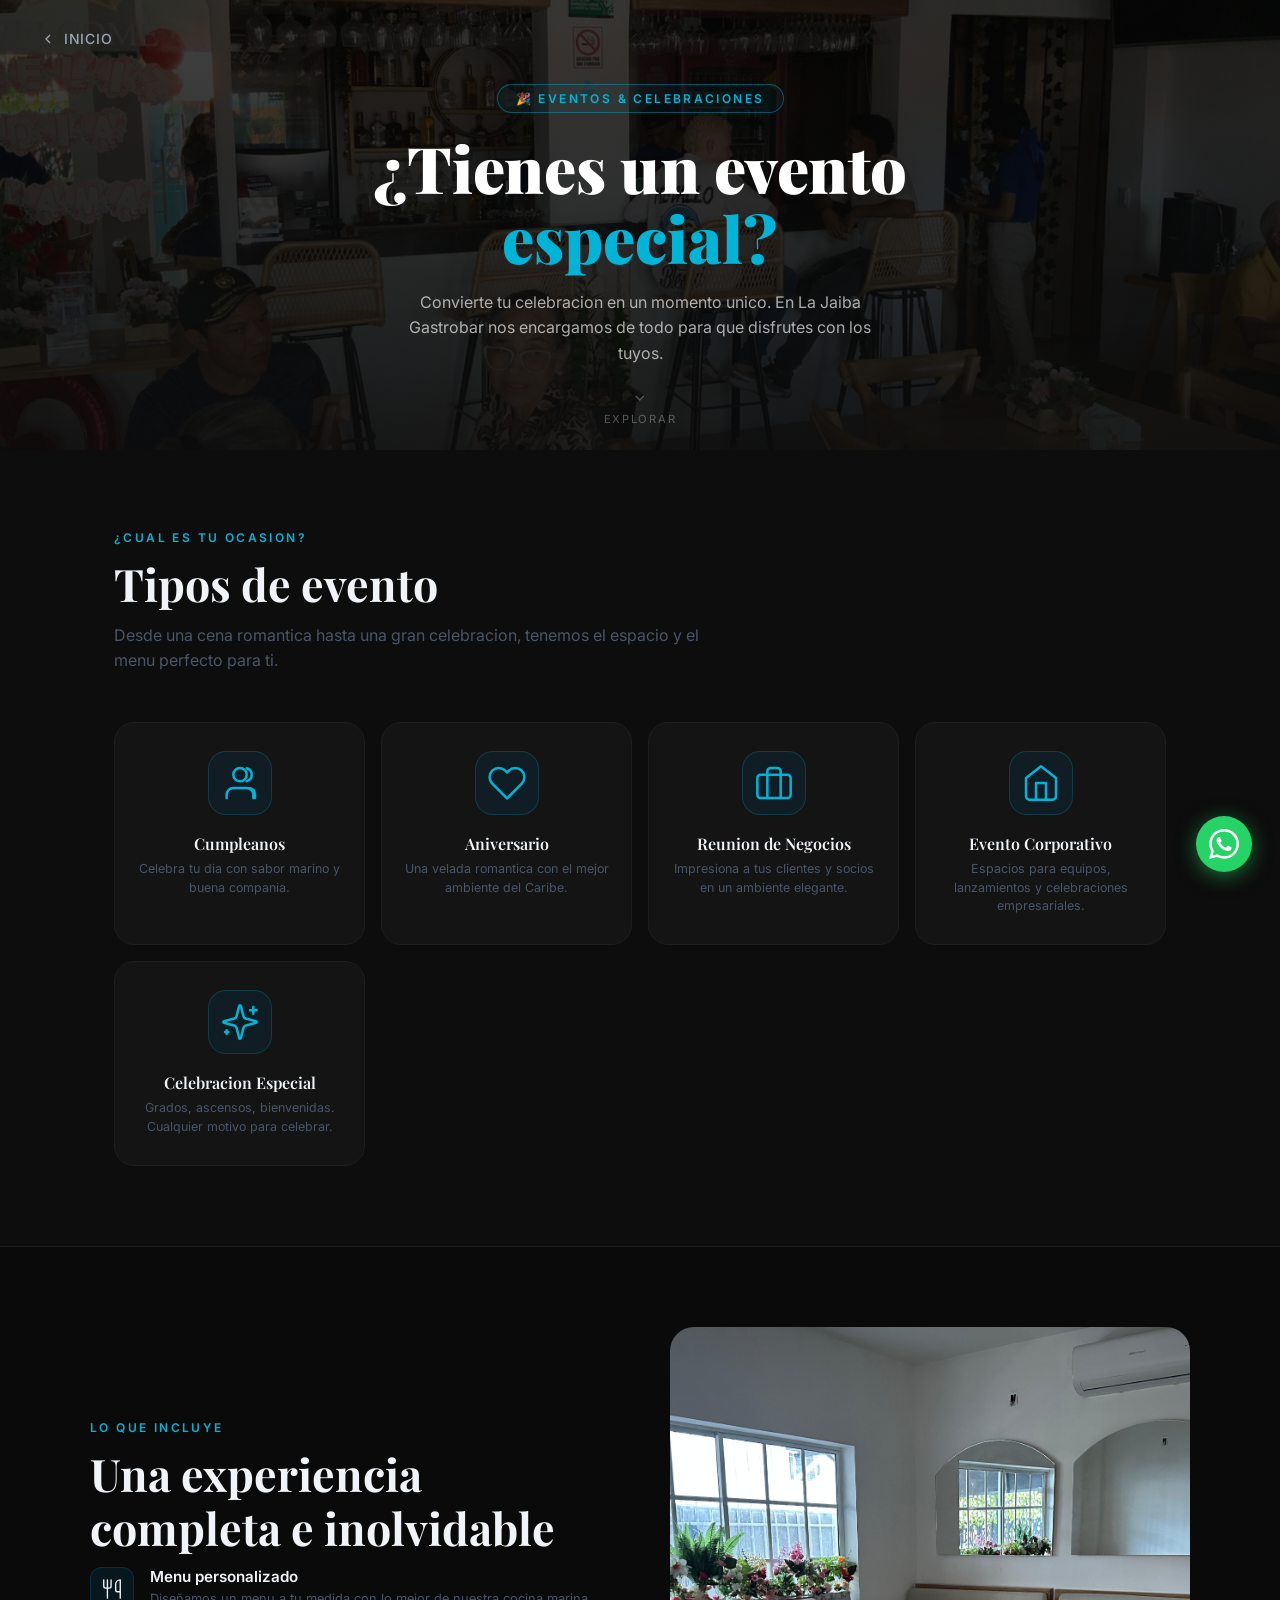
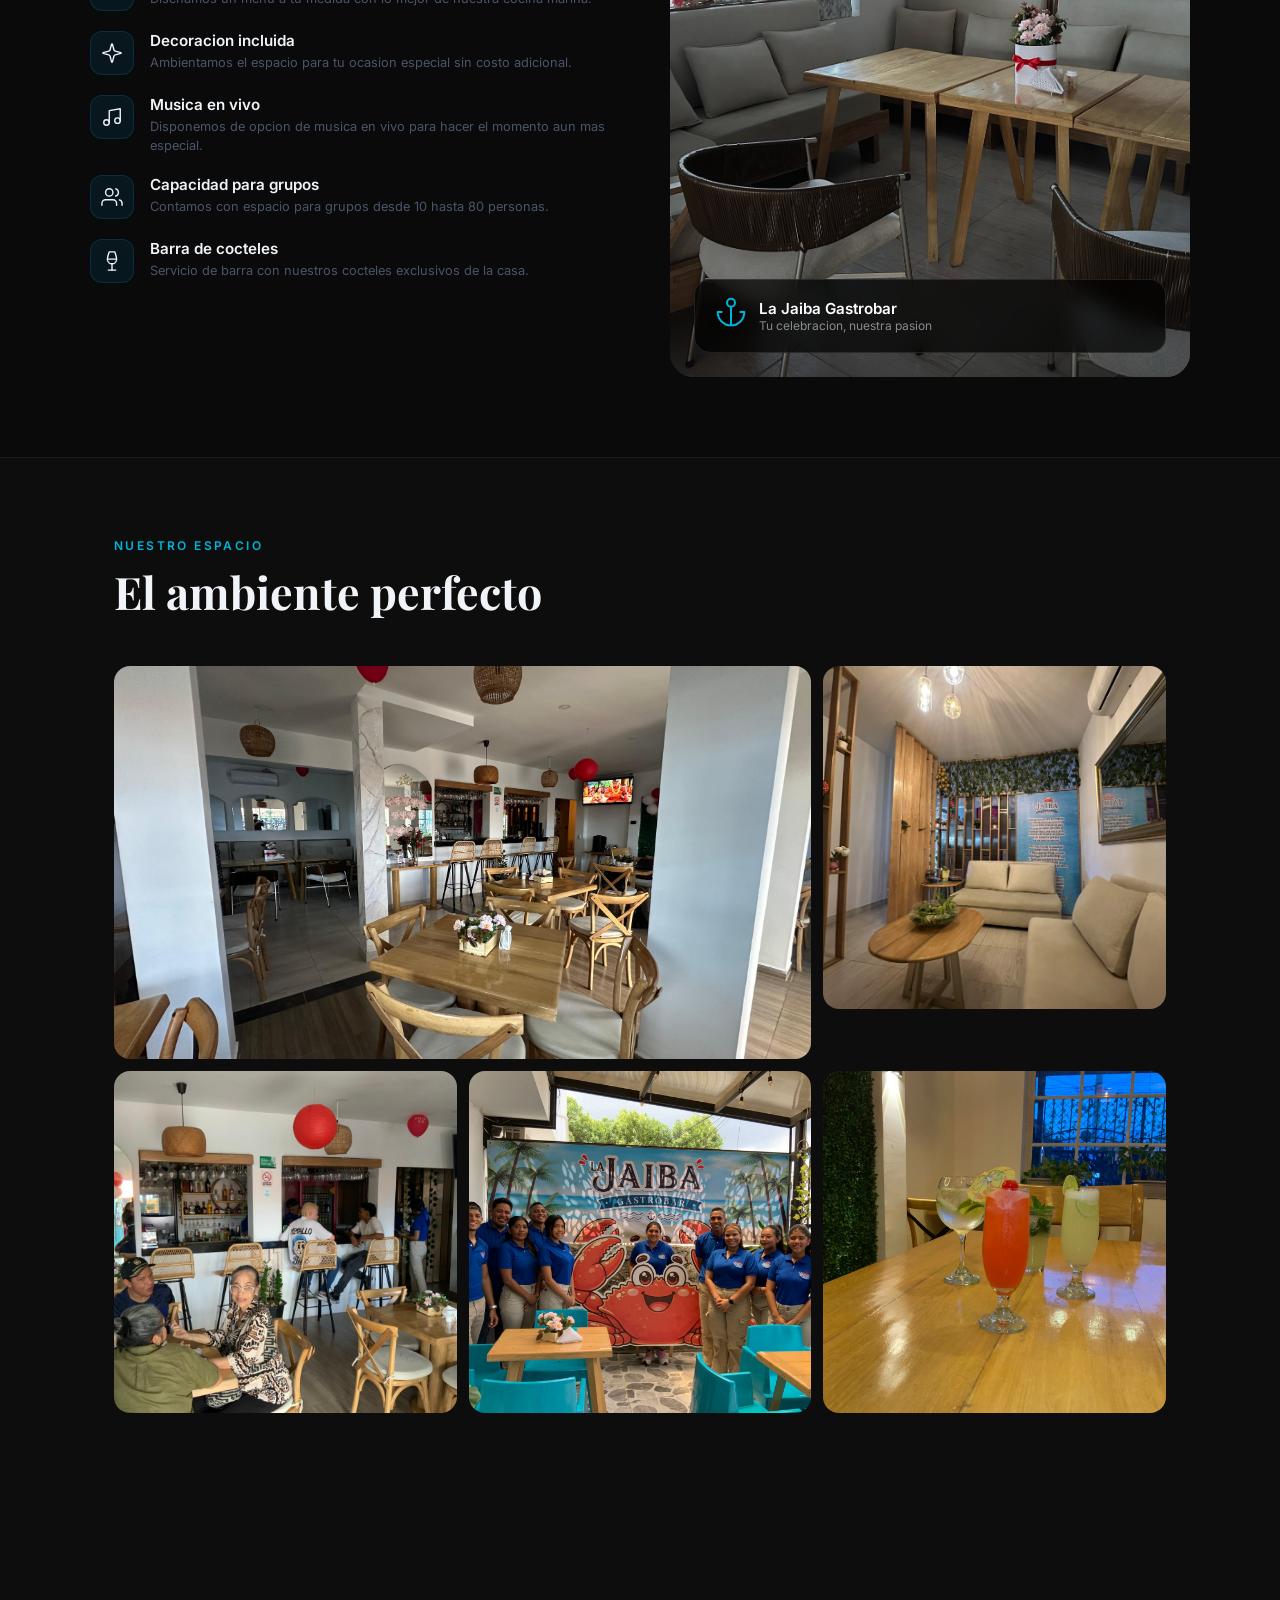
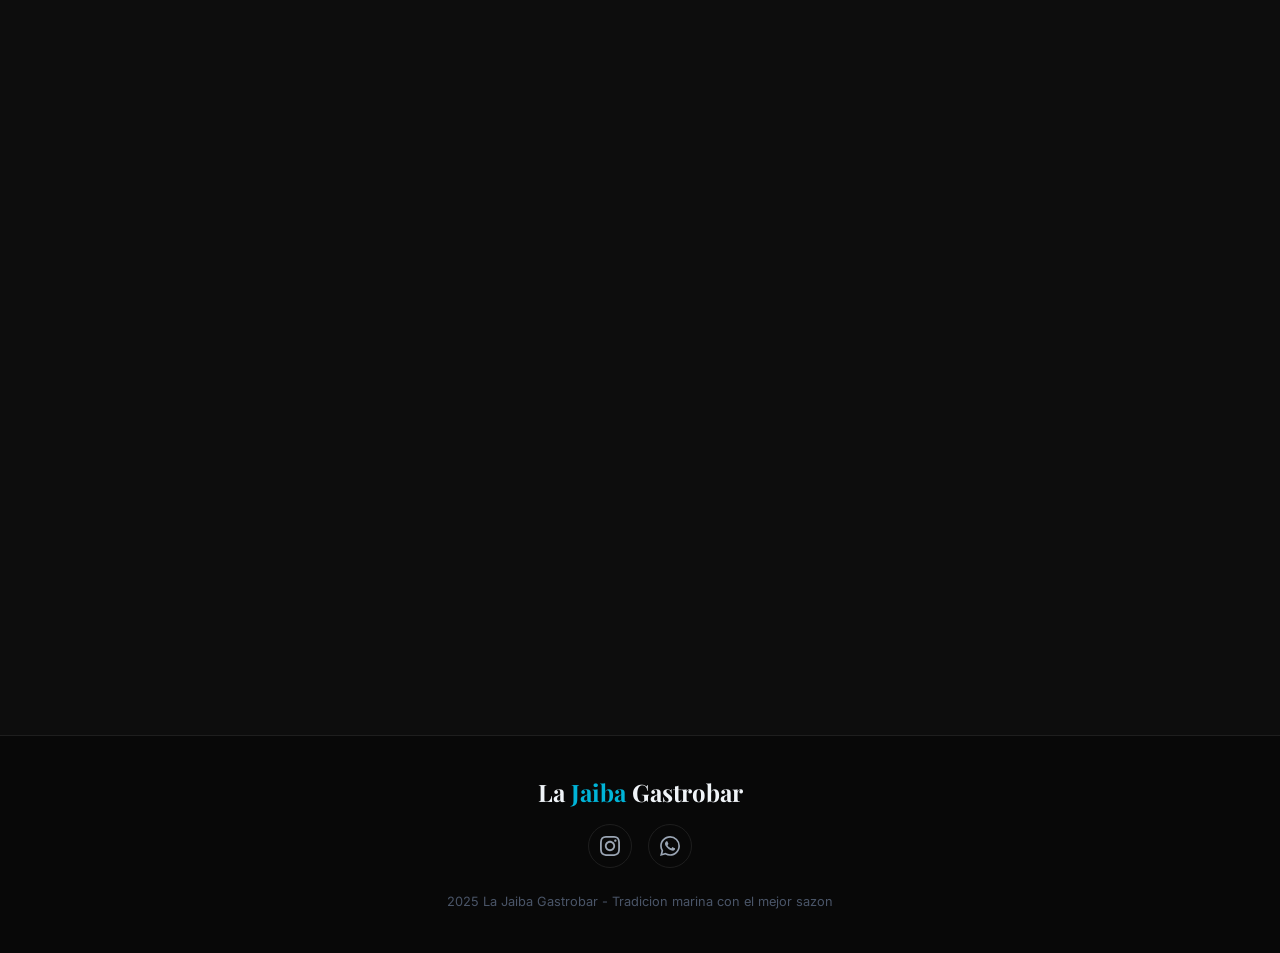
==== commit 93f9c36d: "fix: resolver conflicto de merge y actualizar link de Instagram - Resuelve conflicto de merge en ind" ====
--- a/invitacion.html
+++ b/invitacion.html
@@ -214,7 +214,7 @@
 <footer class="site-footer">
   <div class="footer-logo">La <span>Jaiba</span> Gastrobar</div>
   <div class="footer-social">
-    <a href="https://www.instagram.com/la.jaiba.gastrobar" target="_blank" aria-label="Instagram">
+    <a href="https://www.instagram.com/lajaiba_gastrobar/" target="_blank" aria-label="Instagram">
       <svg viewBox="0 0 24 24" width="20" height="20" fill="currentColor"><path d="M12 2.163c3.204 0 3.584.012 4.85.07 3.252.148 4.771 1.691 4.919 4.919.058 1.265.069 1.645.069 4.849 0 3.205-.012 3.584-.069 4.849-.149 3.225-1.664 4.771-4.919 4.919-1.266.058-1.644.07-4.85.07-3.204 0-3.584-.012-4.849-.07-3.26-.149-4.771-1.699-4.919-4.92-.058-1.265-.07-1.644-.07-4.849 0-3.204.013-3.583.07-4.849.149-3.227 1.664-4.771 4.919-4.919 1.266-.057 1.645-.069 4.849-.069zm0-2.163c-3.259 0-3.667.014-4.947.072-4.358.2-6.78 2.618-6.98 6.98-.059 1.281-.073 1.689-.073 4.948 0 3.259.014 3.668.072 4.948.2 4.358 2.618 6.78 6.98 6.98 1.281.058 1.689.072 4.948.072 3.259 0 3.668-.014 4.948-.072 4.354-.2 6.782-2.618 6.979-6.98.059-1.28.073-1.689.073-4.948 0-3.259-.014-3.667-.072-4.947-.196-4.354-2.617-6.78-6.979-6.98-1.281-.059-1.69-.073-4.949-.073zm0 5.838c-3.403 0-6.162 2.759-6.162 6.162s2.759 6.163 6.162 6.163 6.162-2.759 6.162-6.163c0-3.403-2.759-6.162-6.162-6.162zm0 10.162c-2.209 0-4-1.79-4-4 0-2.209 1.791-4 4-4s4 1.791 4 4c0 2.21-1.791 4-4 4zm6.406-11.845c-.796 0-1.441.645-1.441 1.44s.645 1.44 1.441 1.44c.795 0 1.439-.645 1.439-1.44s-.644-1.44-1.439-1.44z"/></svg>
     </a>
     <a href="https://wa.me/573022713343" target="_blank" aria-label="WhatsApp">
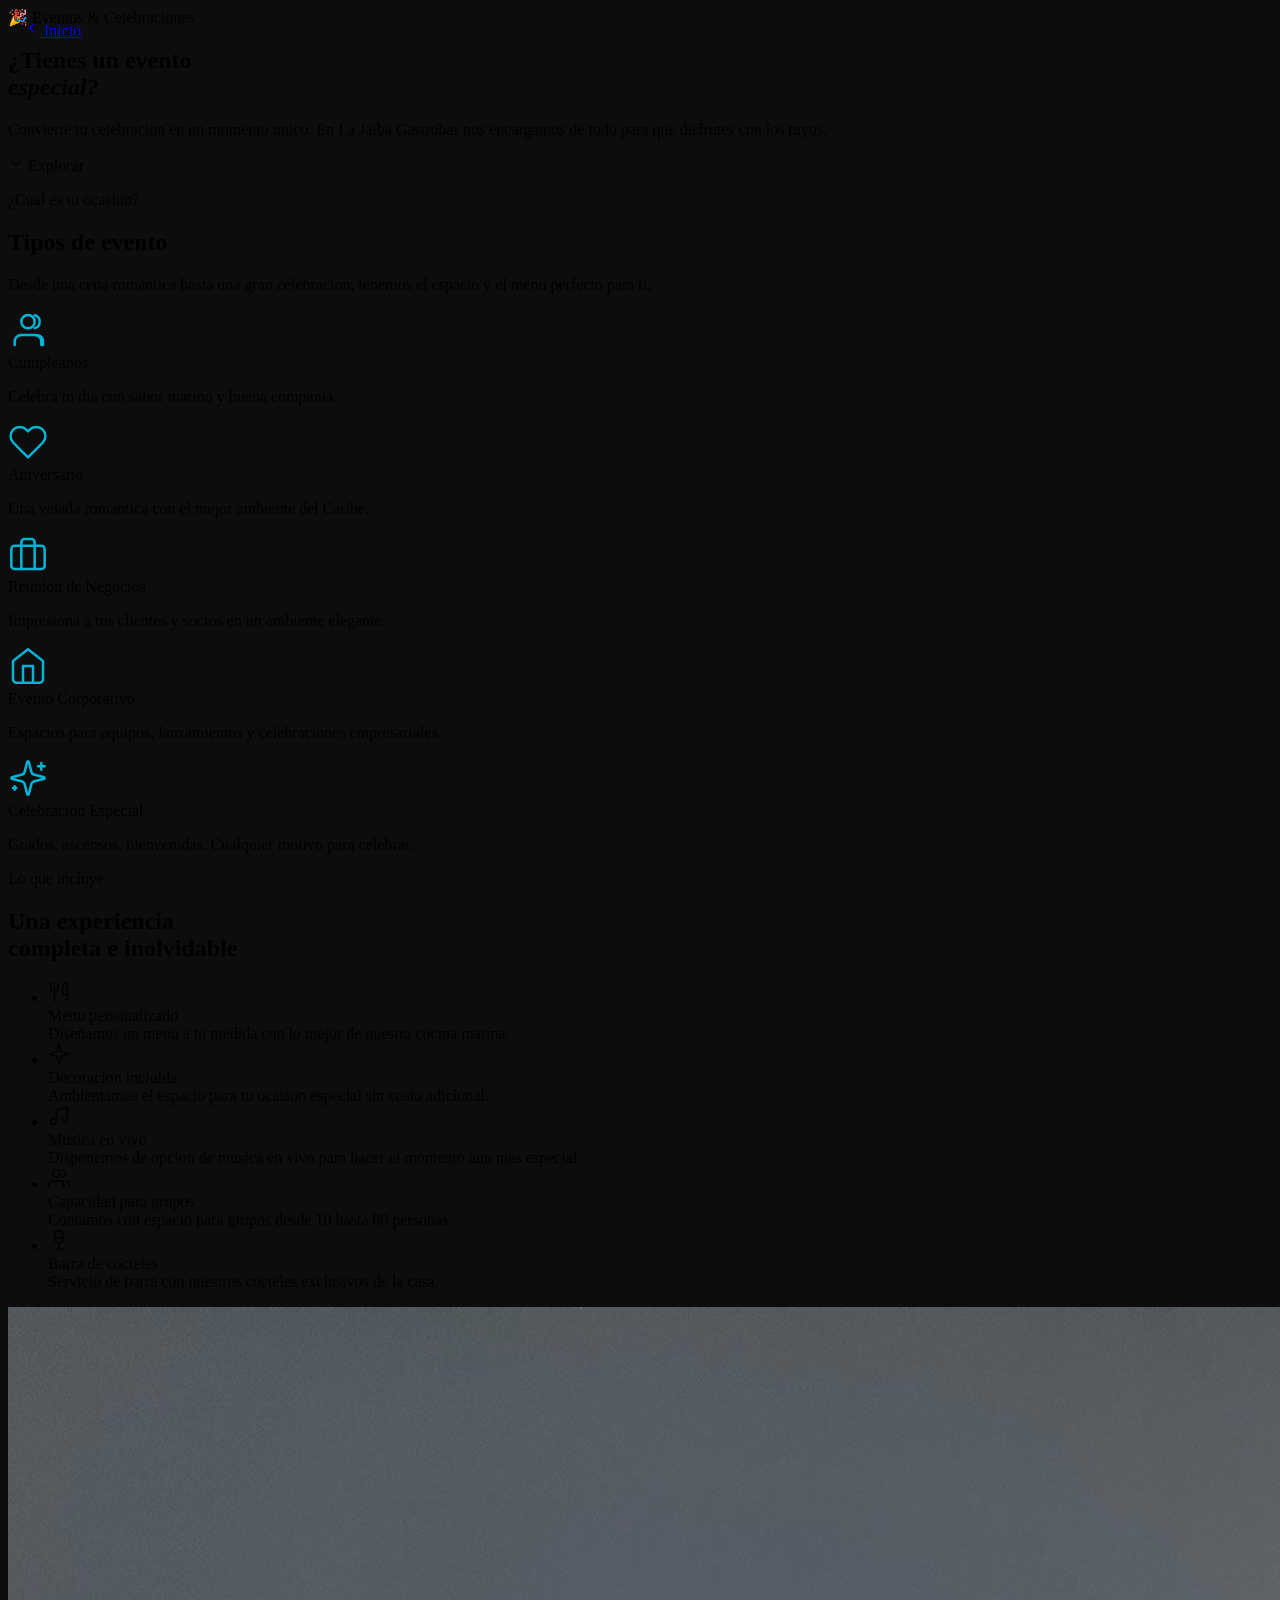
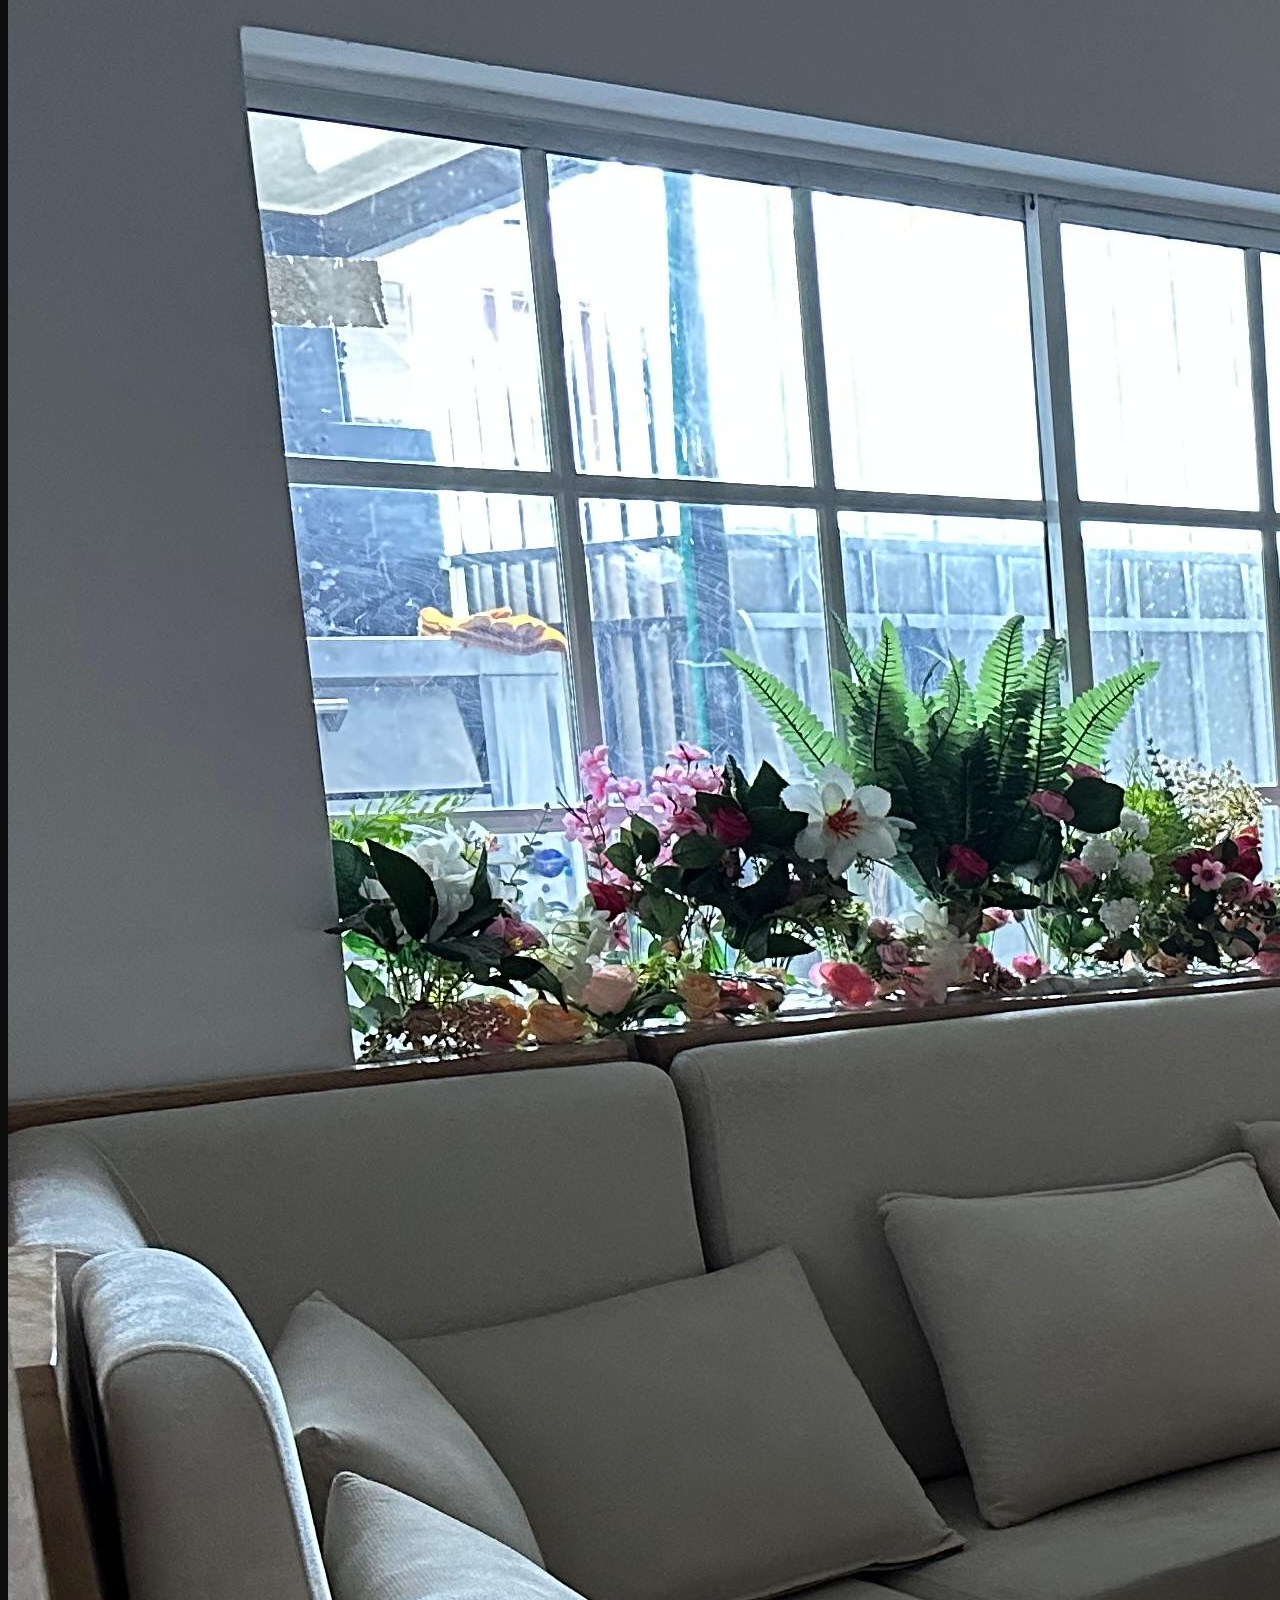
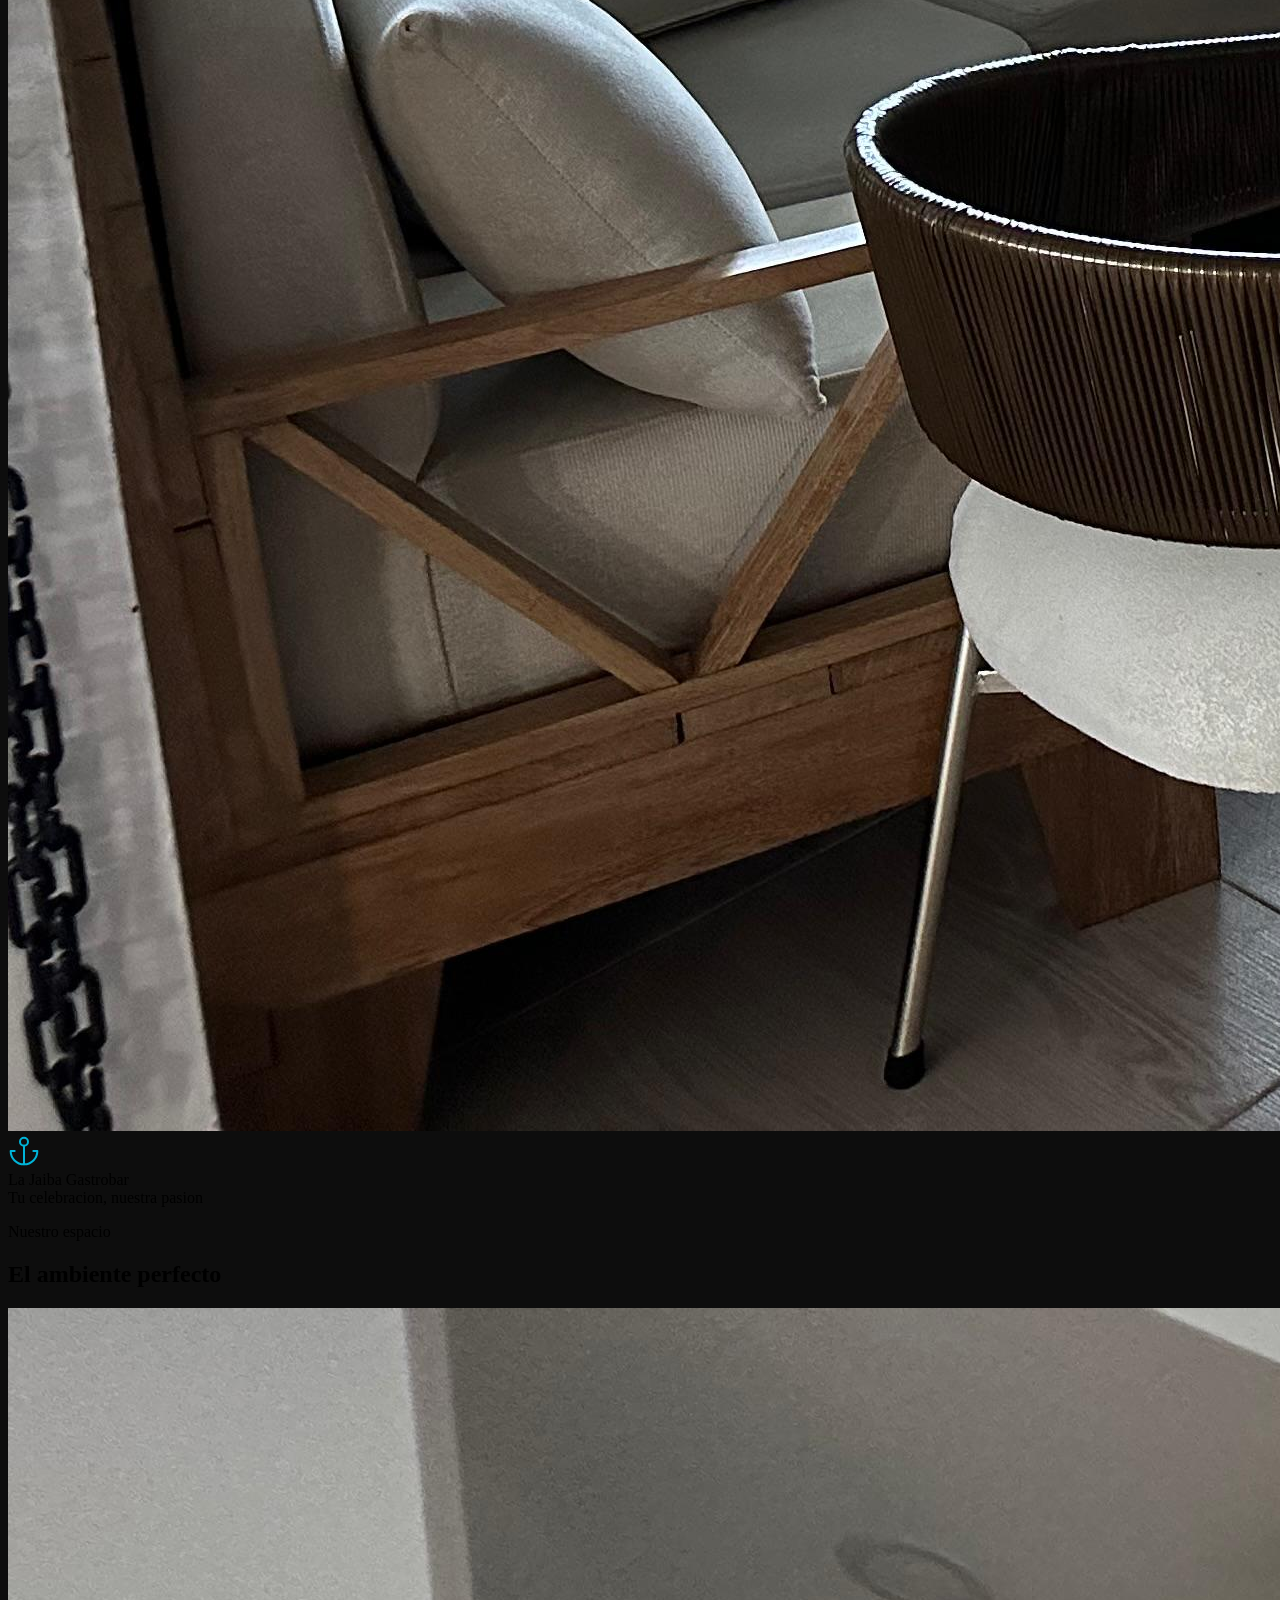
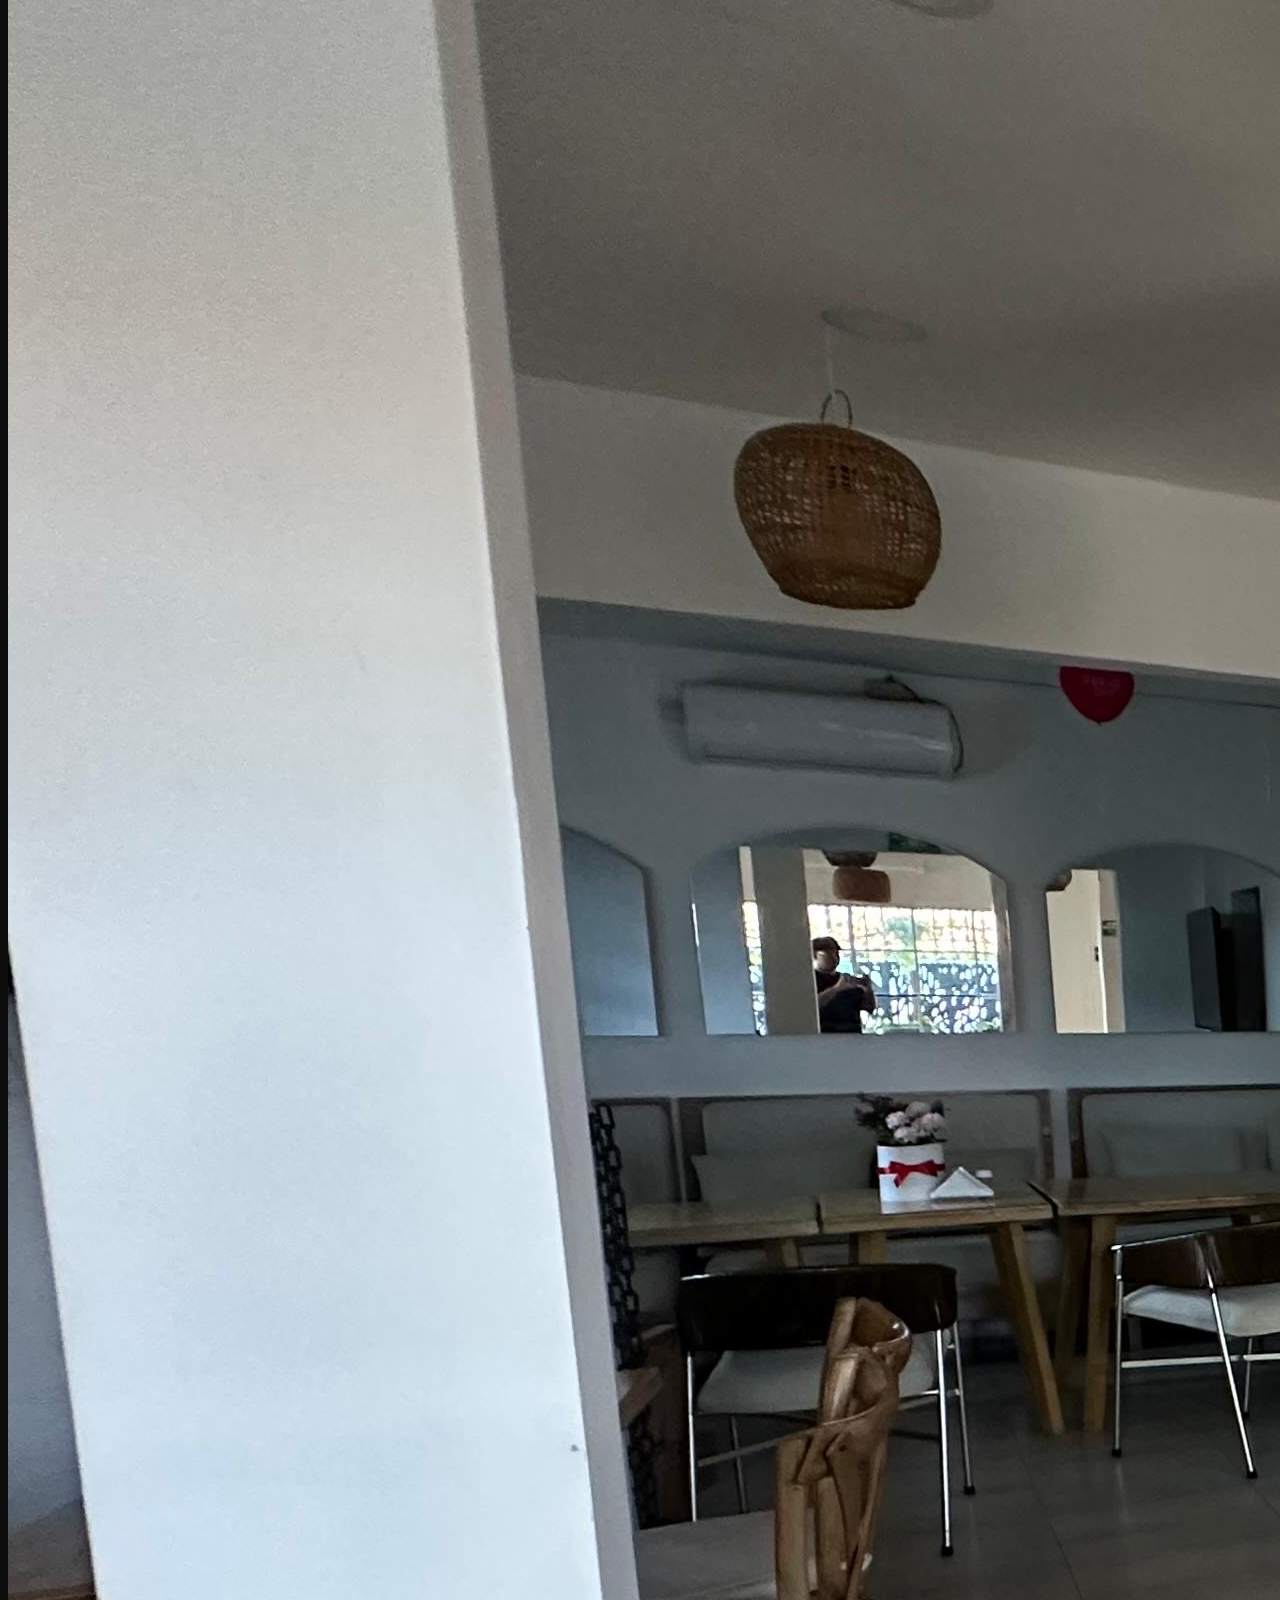
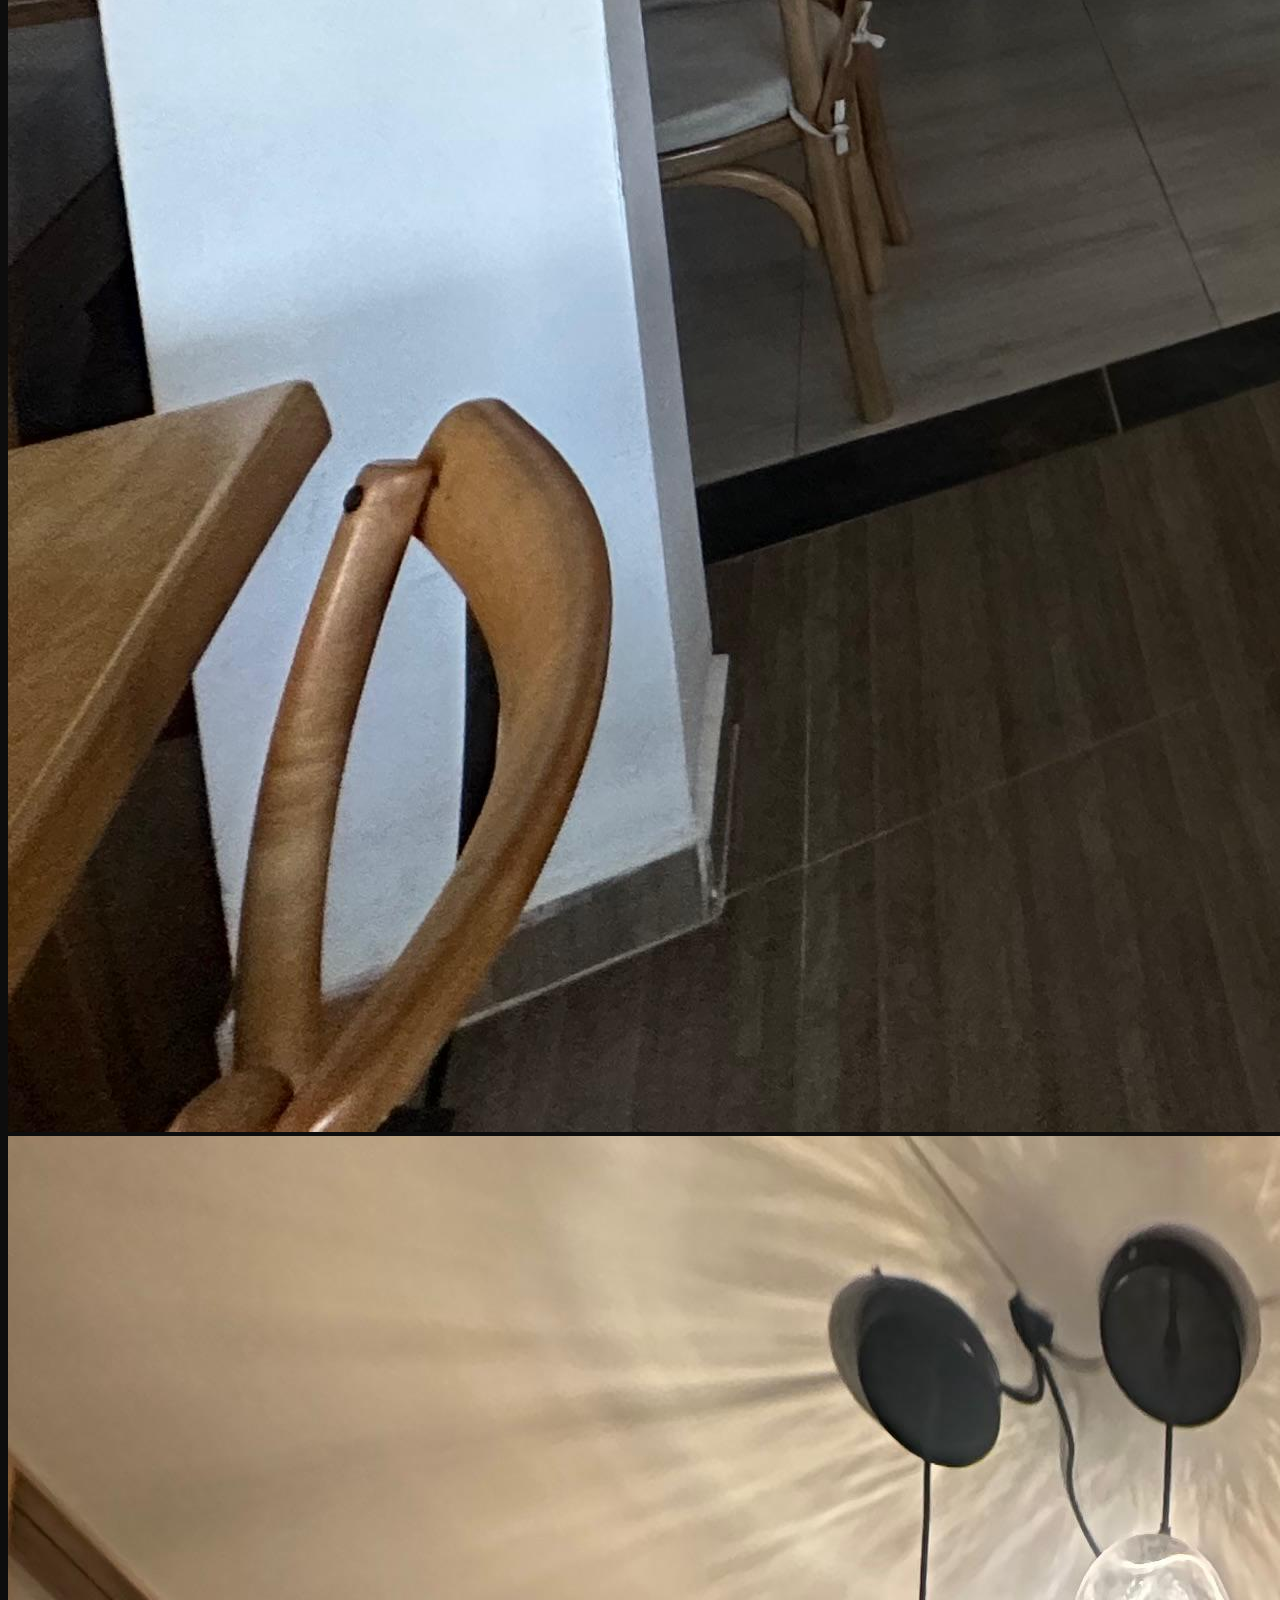
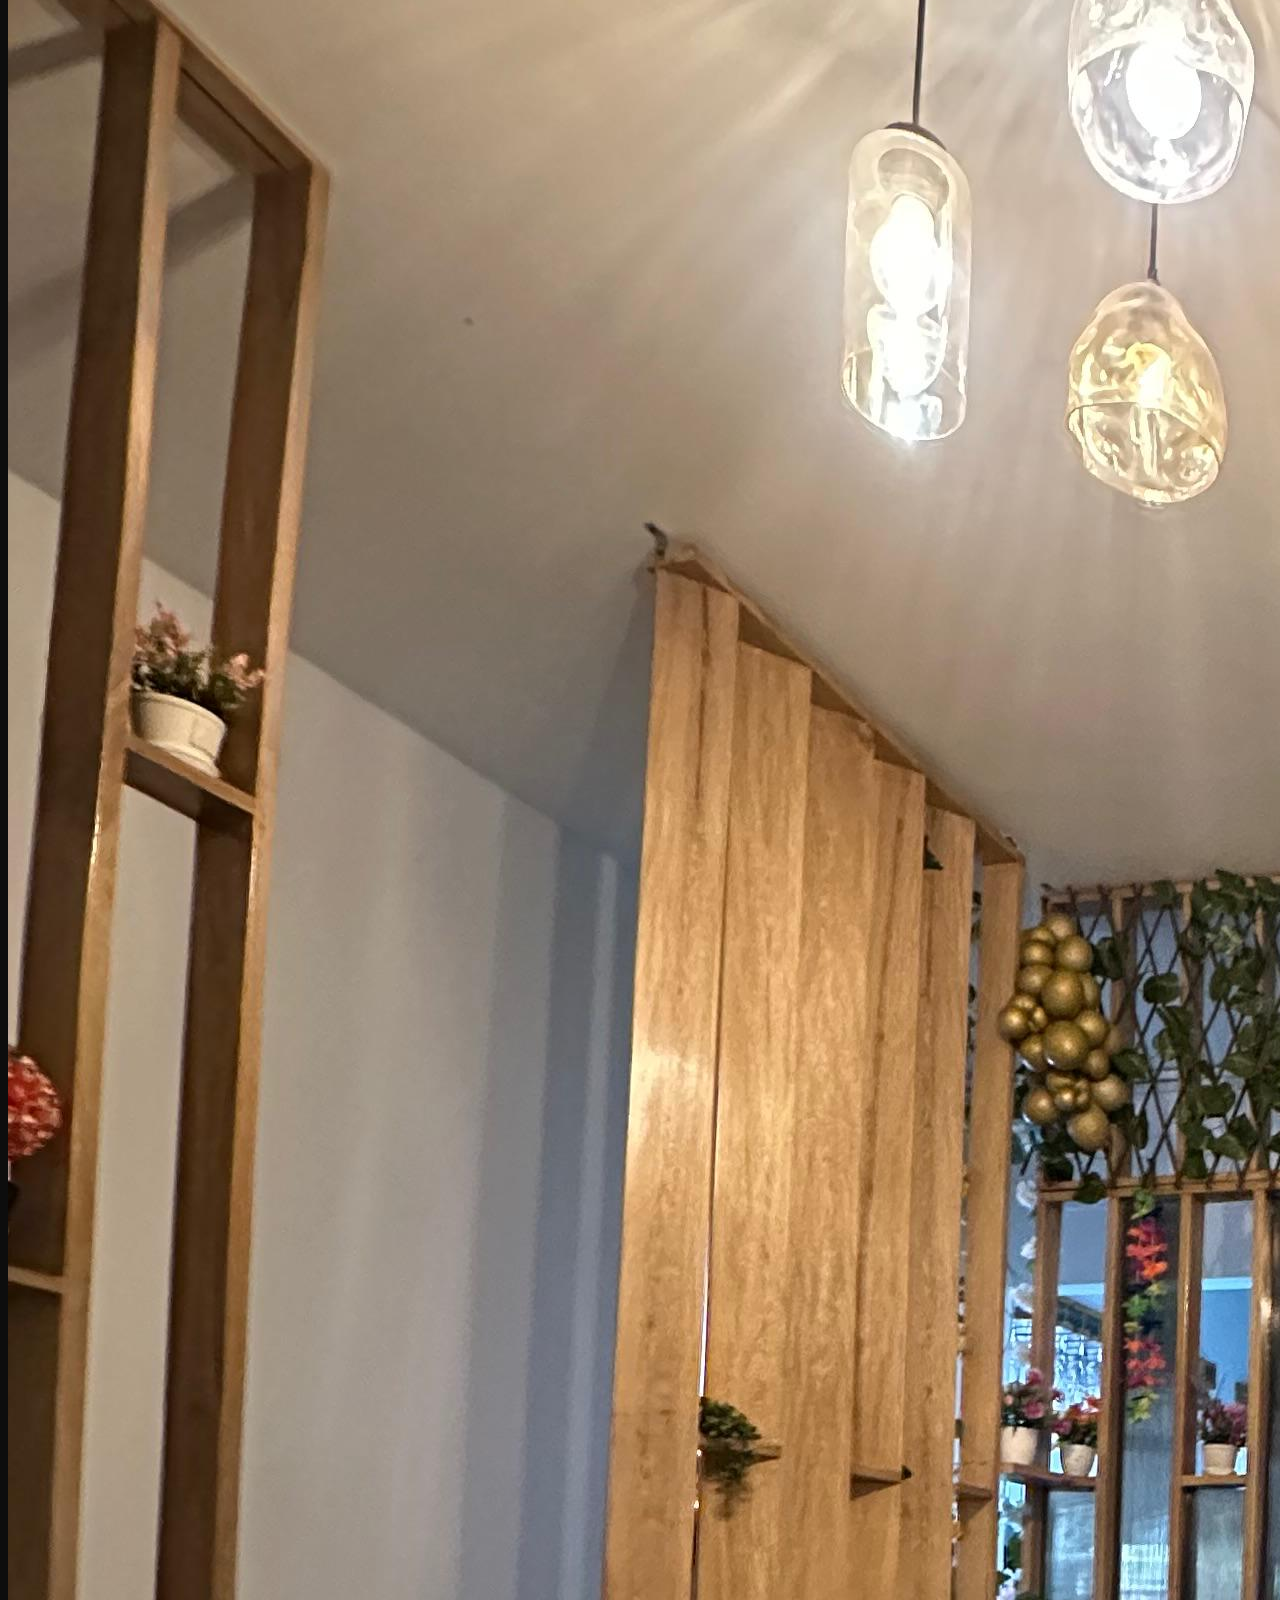
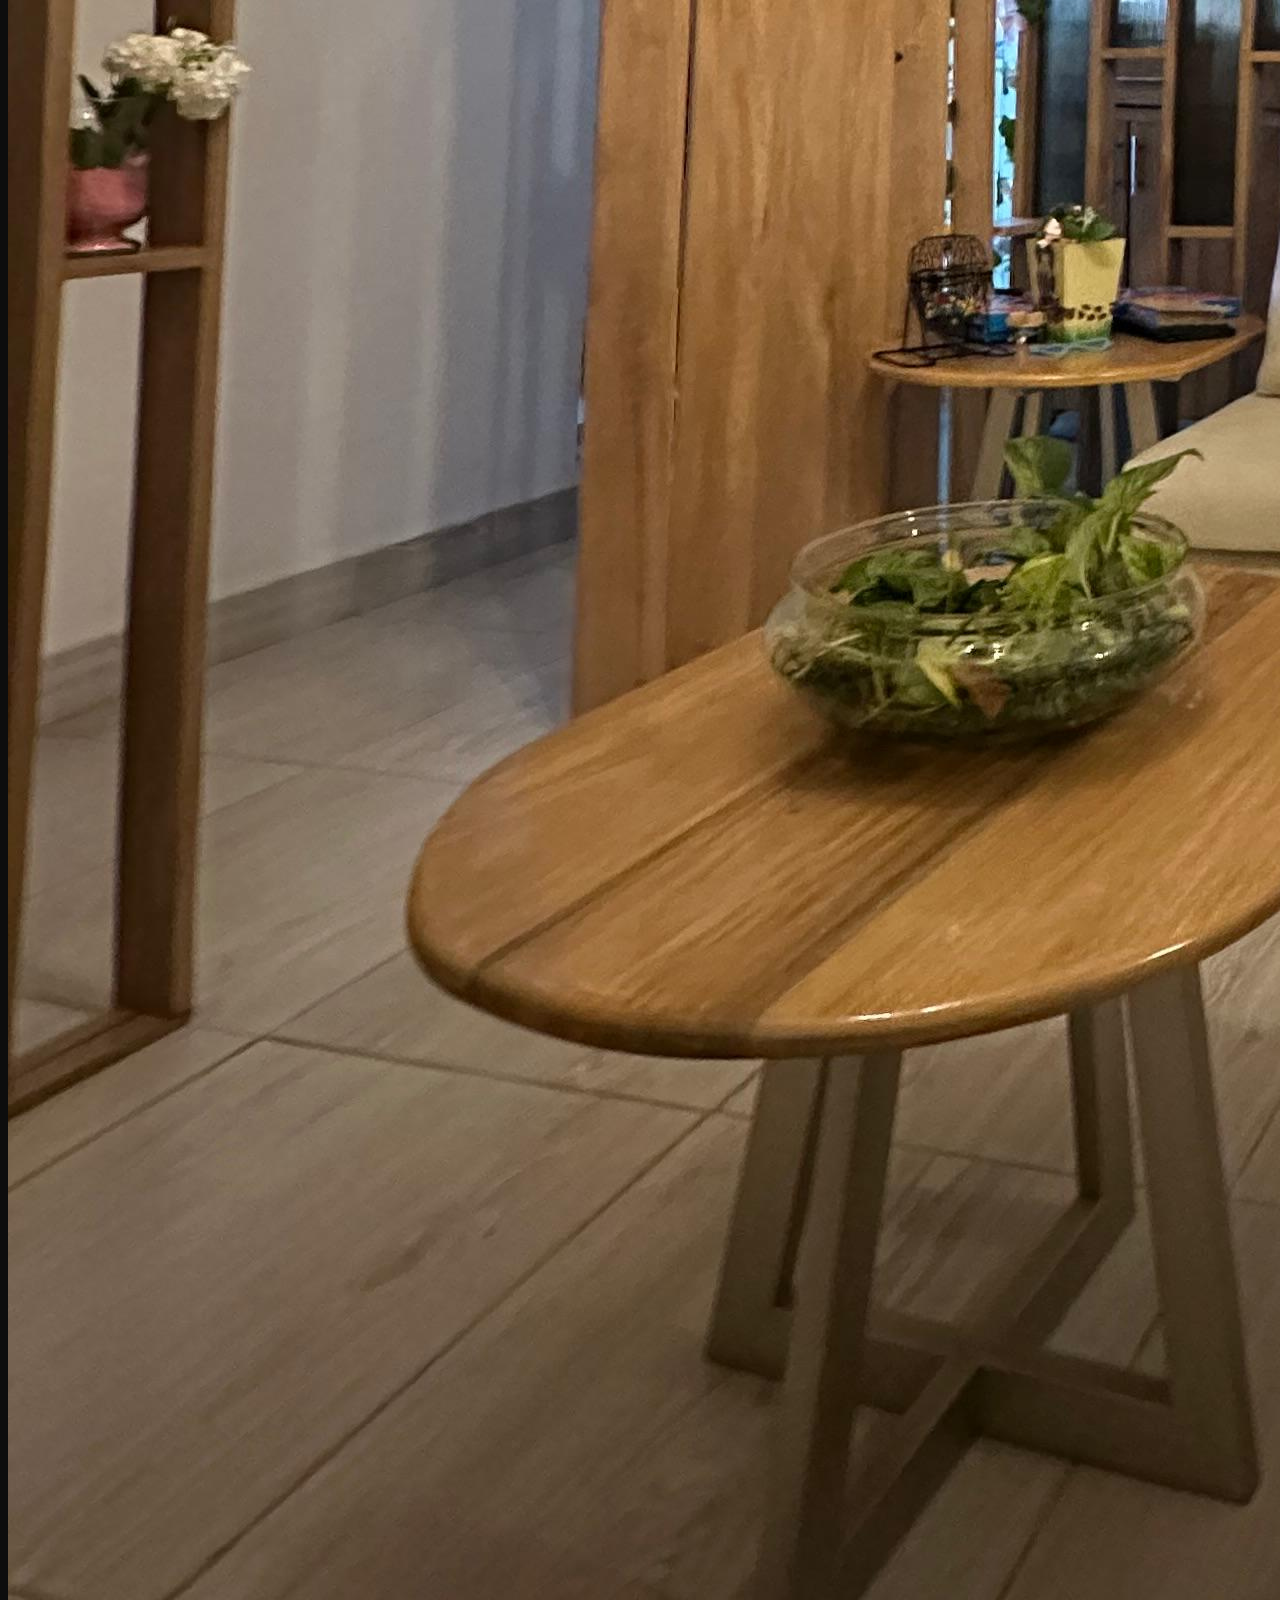
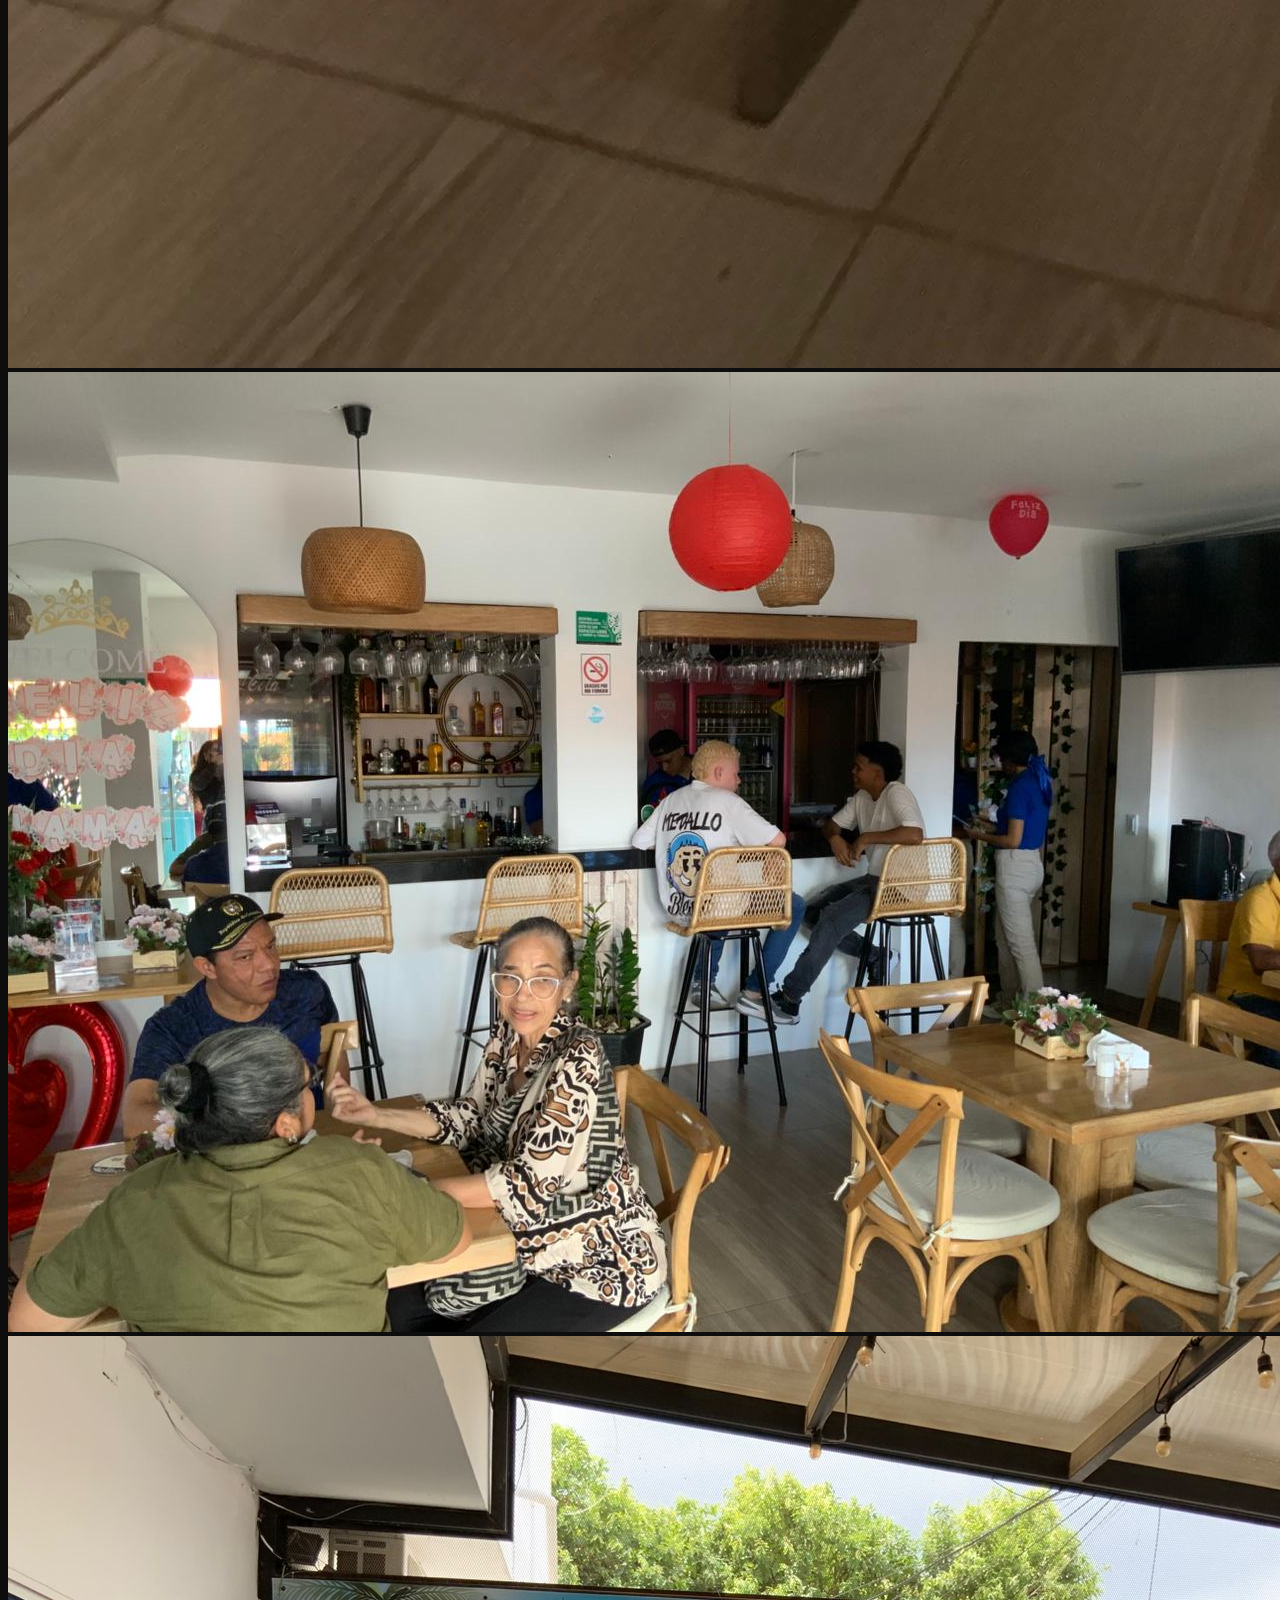
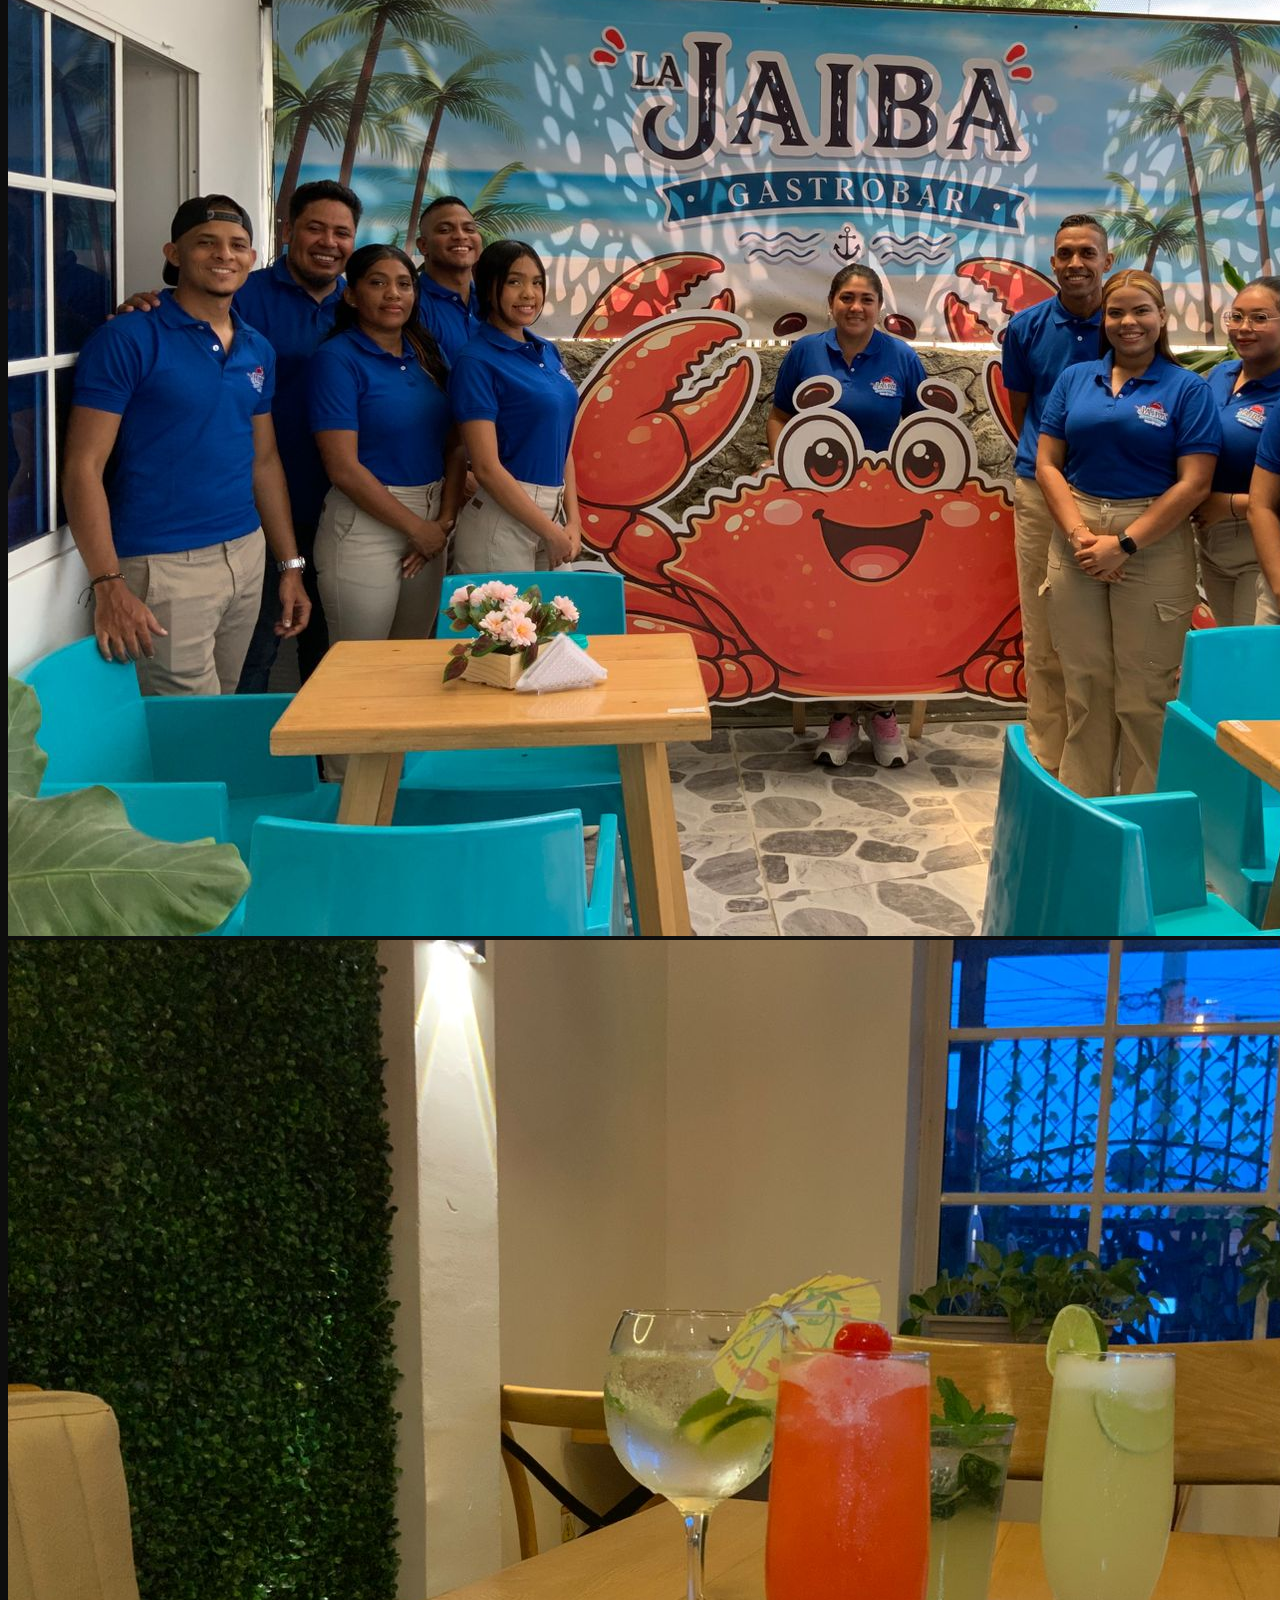
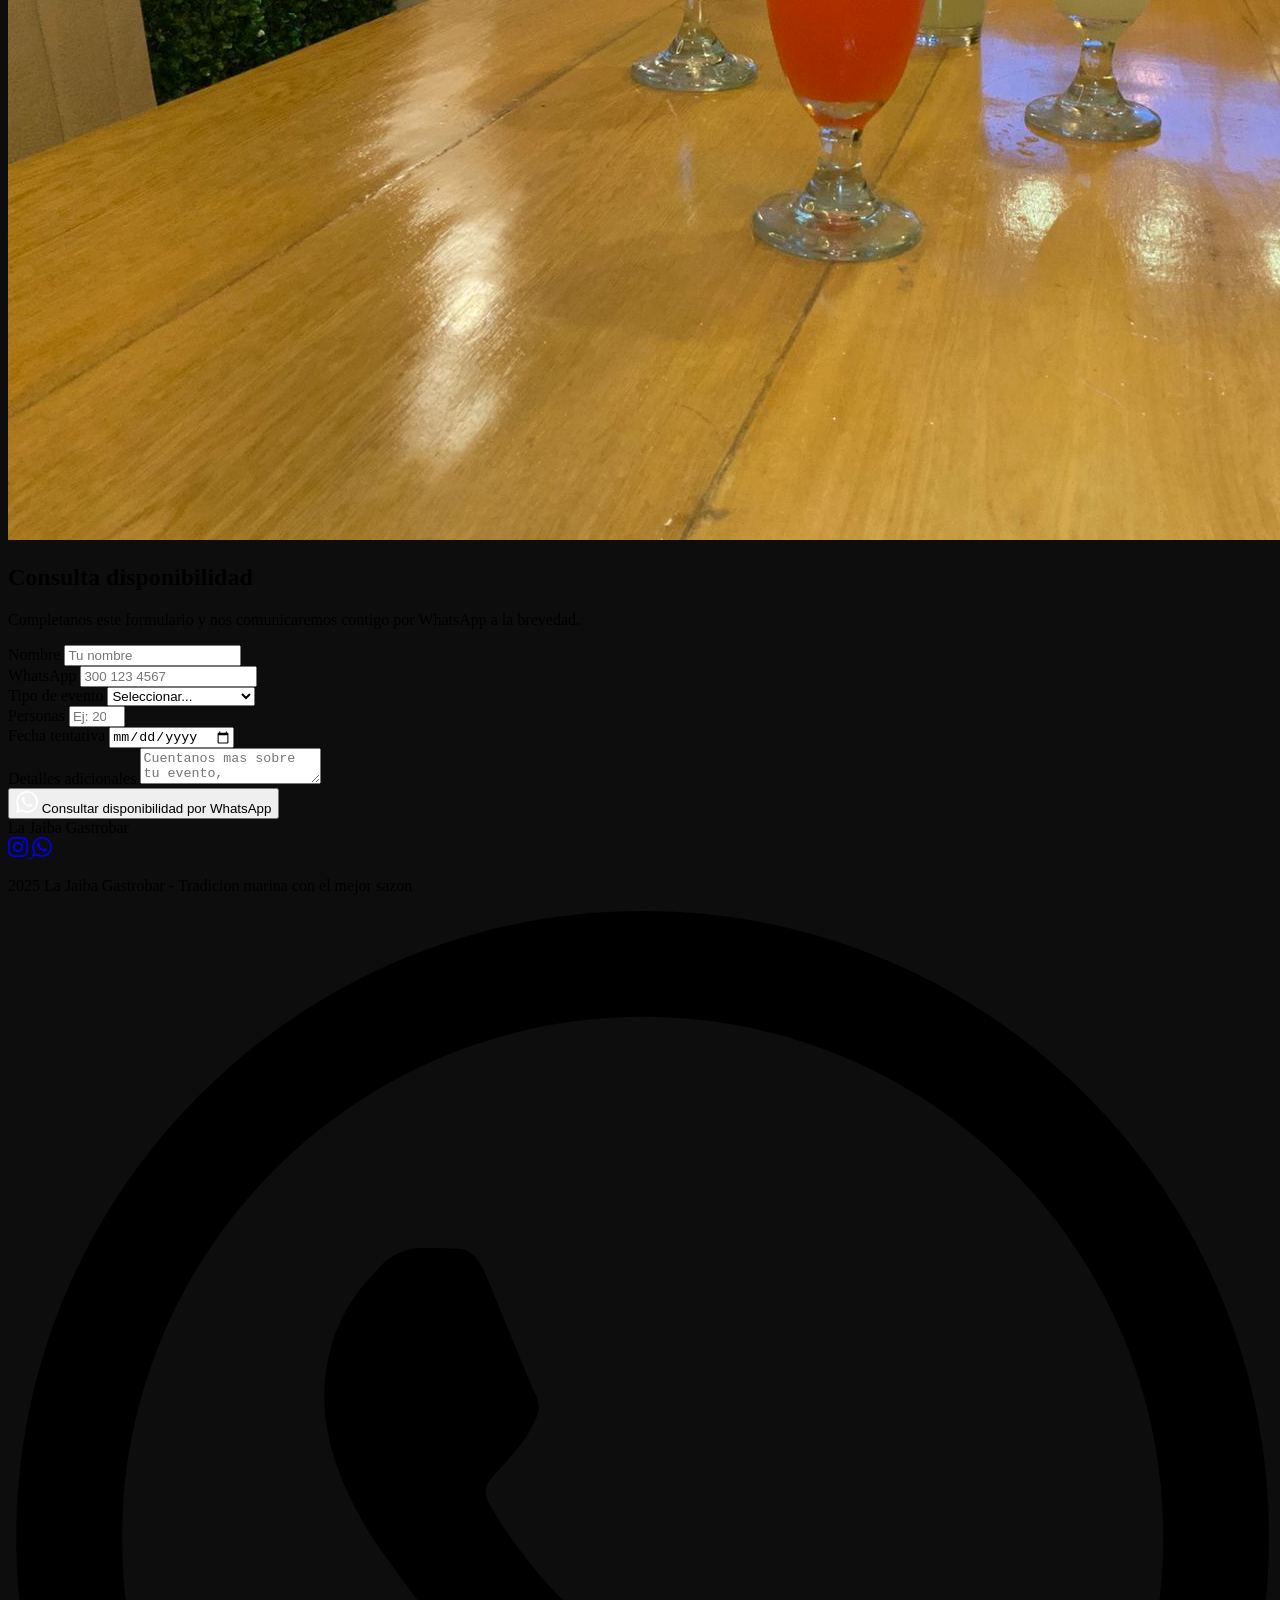
==== commit 03adcfd1: "falta de mantenimiento" ====
--- a/invitacion.html
+++ b/invitacion.html
@@ -6,8 +6,8 @@
   <meta name="description" content="Eventos y celebraciones privadas en La Jaiba Gastrobar.">
   <title>Eventos — La Jaiba Gastrobar</title>
   <link rel="icon" type="image/png" href="img/logo.png">
-  <link rel="stylesheet" href="css/main.css">
-  <link rel="stylesheet" href="css/invitacion.css">
+  <link rel="stylesheet" href="css/main.">
+  <link rel="stylesheet" href="css/invitacion.">
 </head>
 <body style="background:#0D0D0D">
 
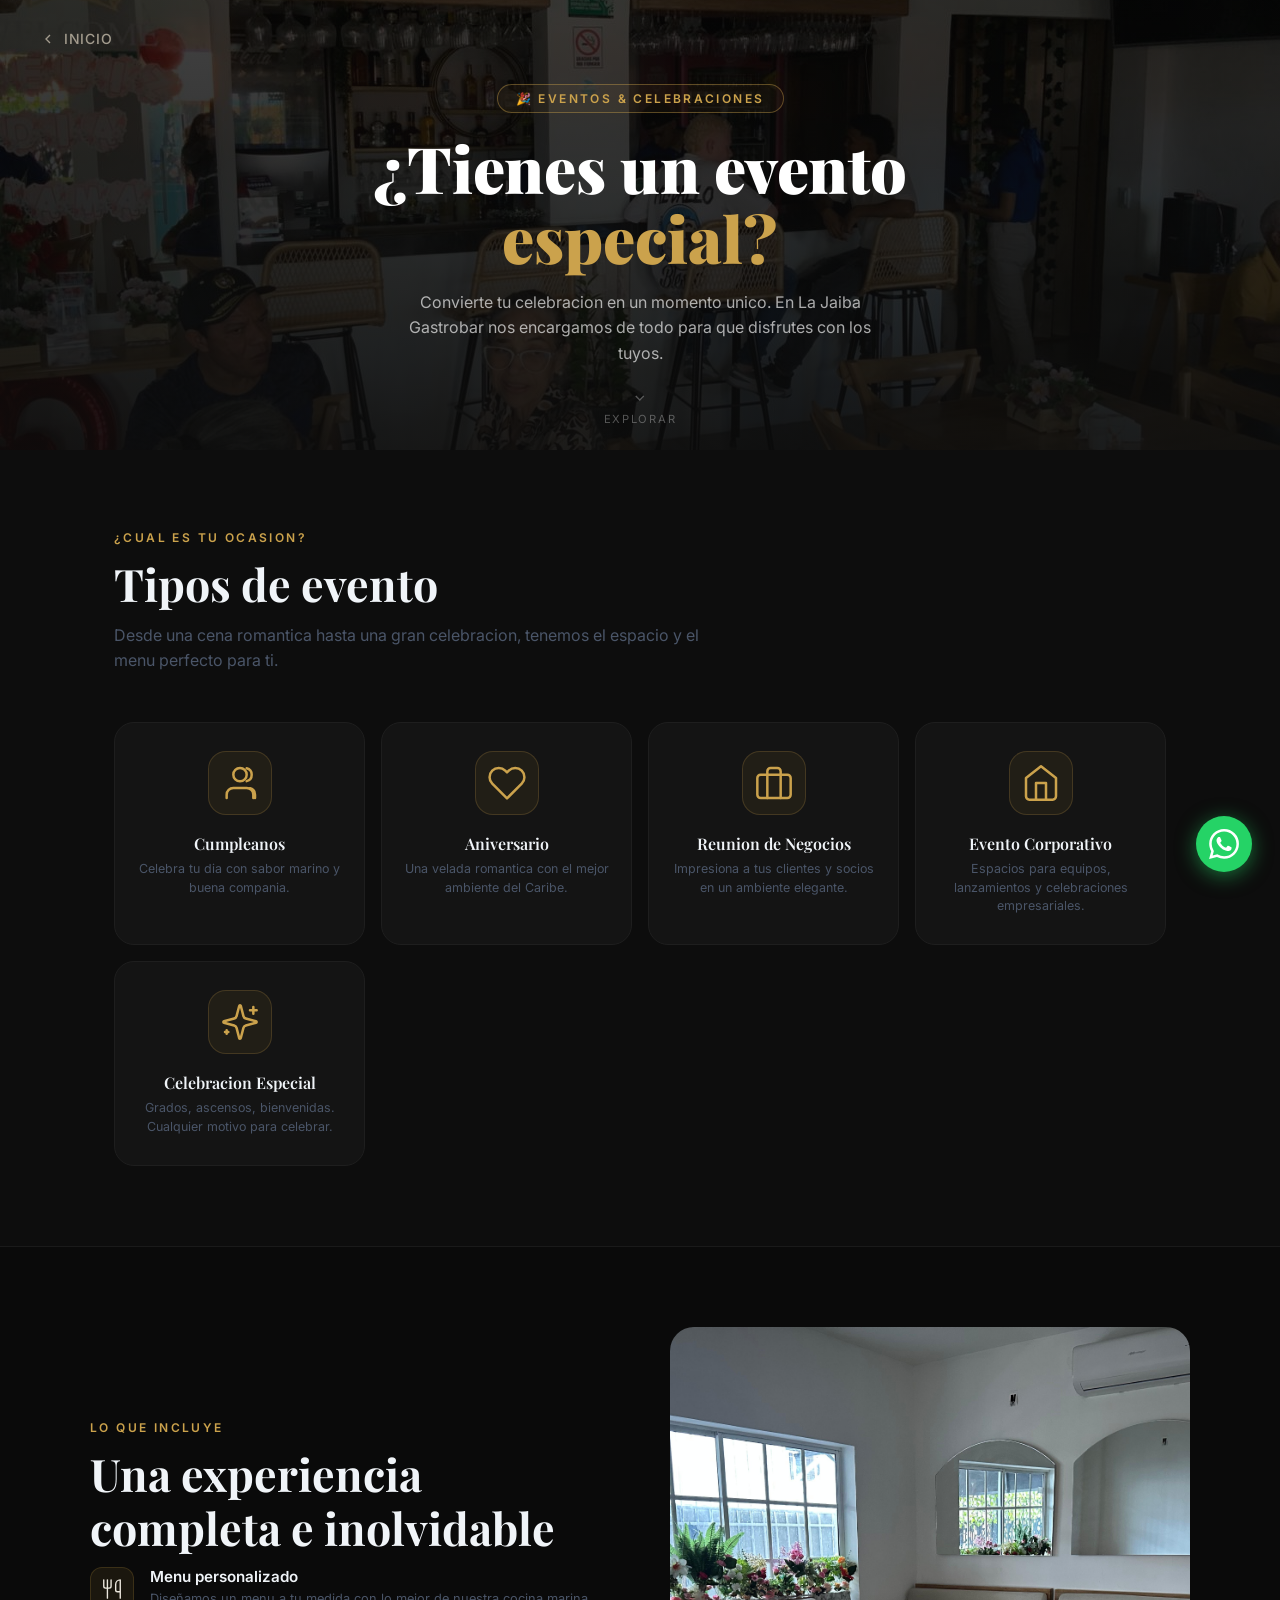
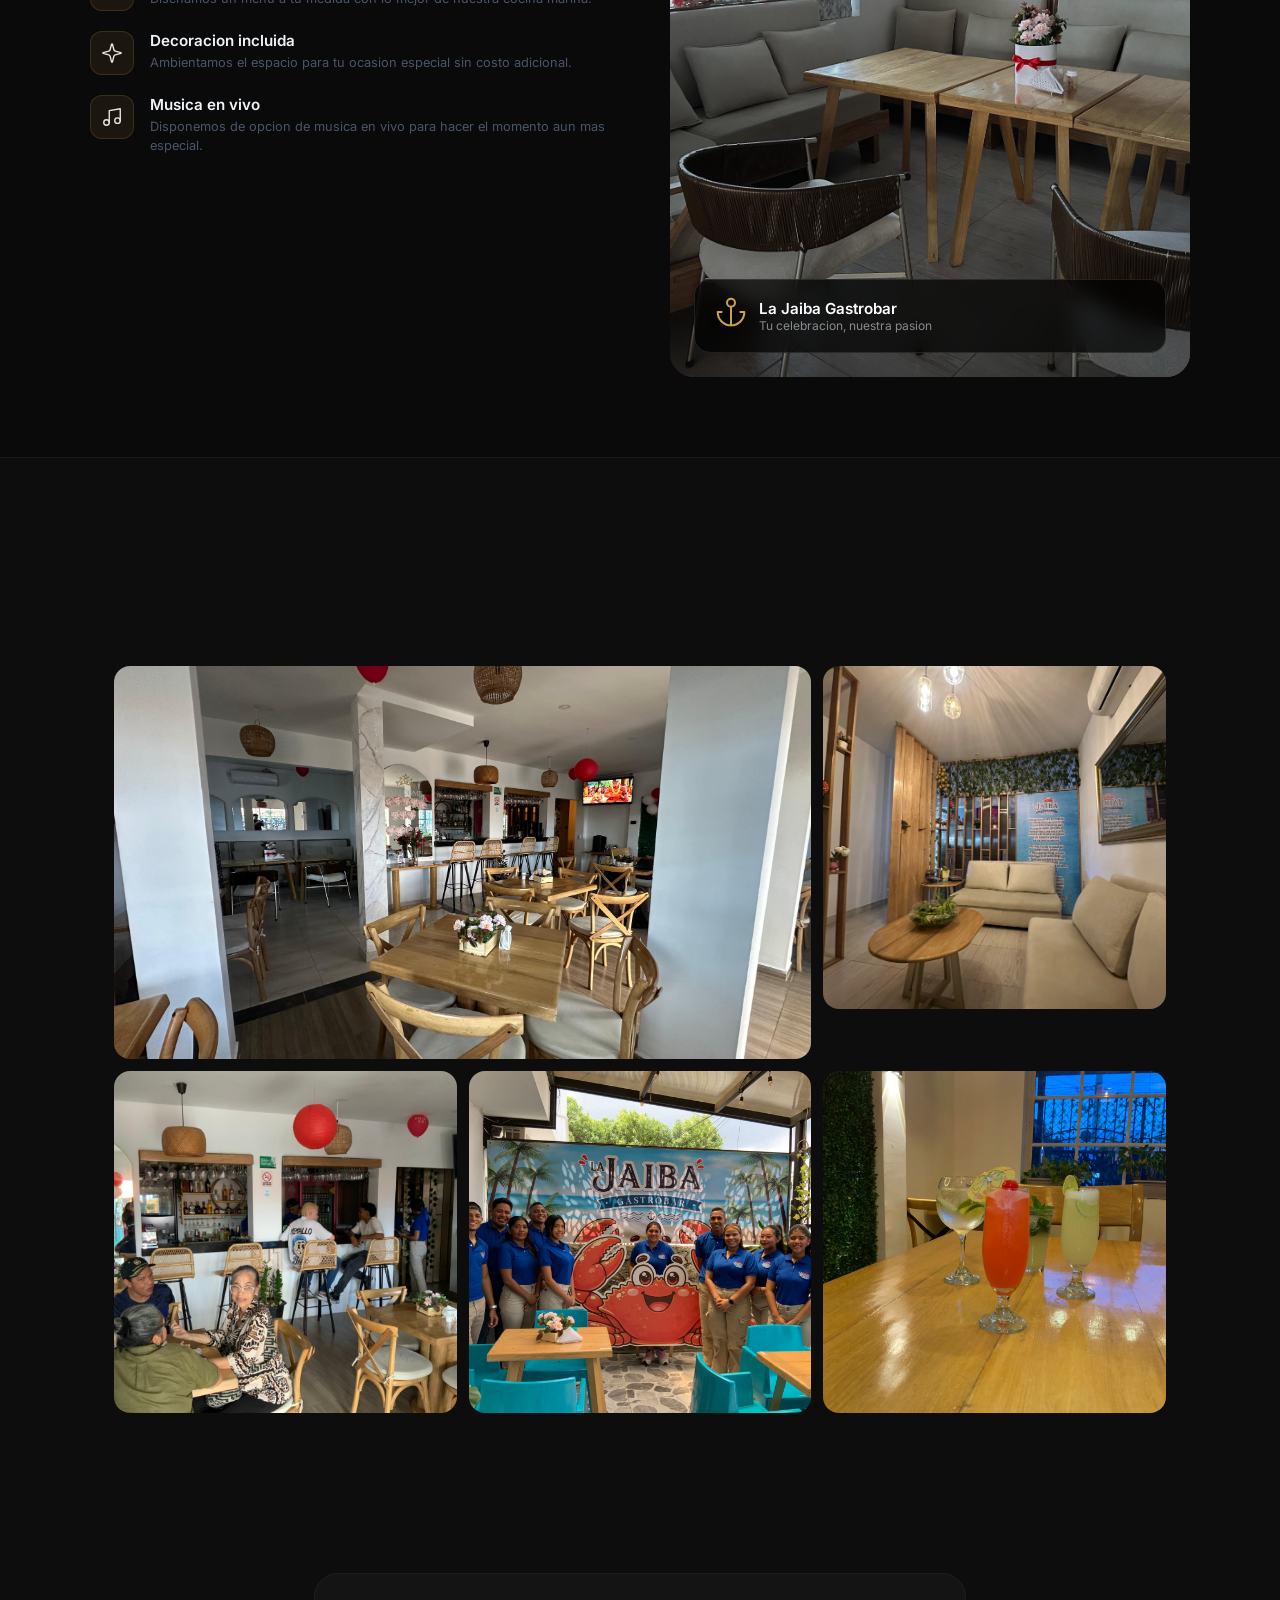
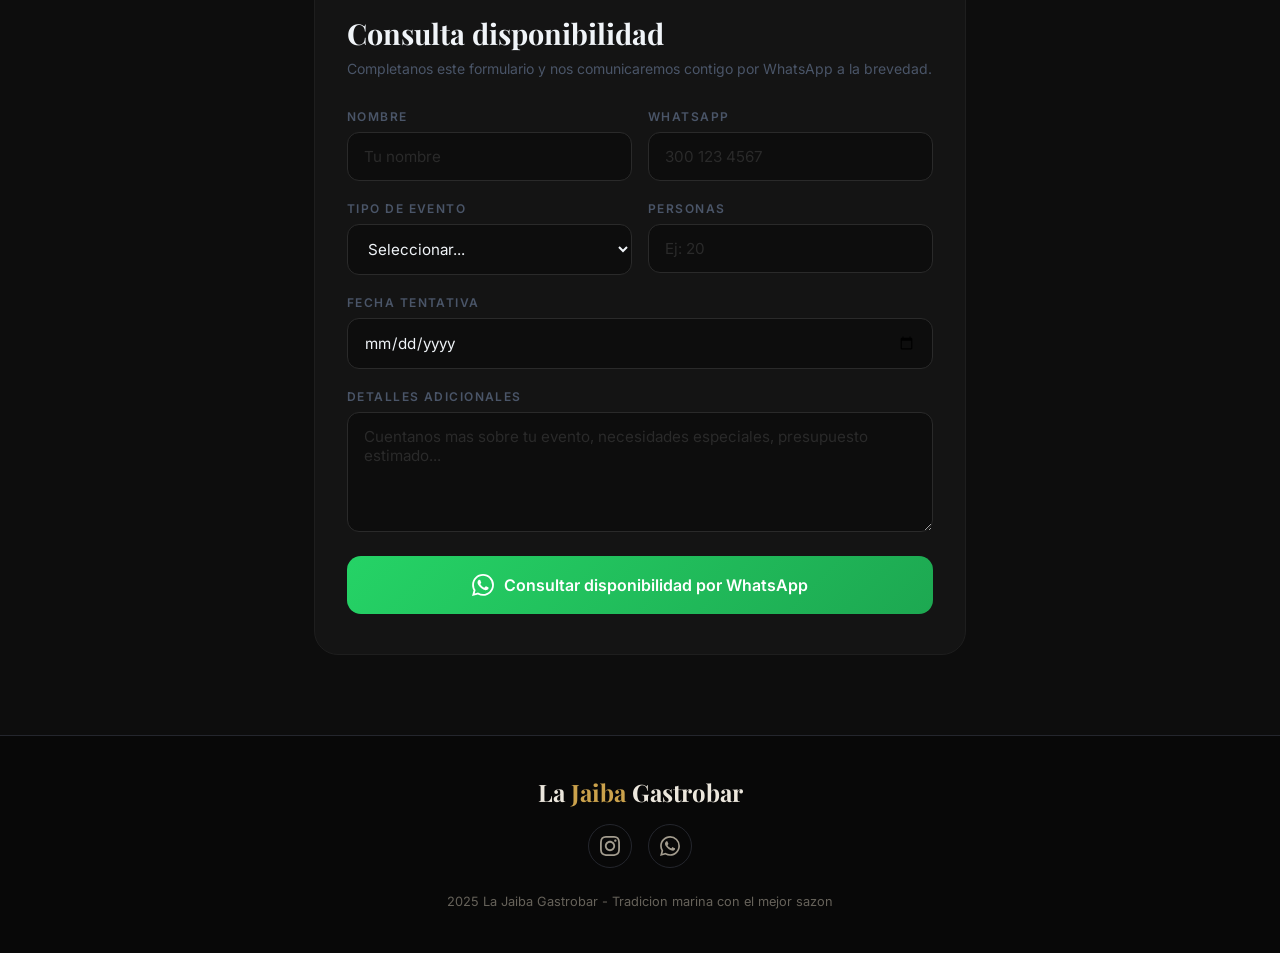
==== commit 877b40b2: "Rediseno oscuro premium (dorado/negro) en todo el sitio - Paleta reorientada a negro profundo + dora" ====
--- a/invitacion.html
+++ b/invitacion.html
@@ -6,8 +6,8 @@
   <meta name="description" content="Eventos y celebraciones privadas en La Jaiba Gastrobar.">
   <title>Eventos — La Jaiba Gastrobar</title>
   <link rel="icon" type="image/png" href="img/logo.png">
-  <link rel="stylesheet" href="css/main.">
-  <link rel="stylesheet" href="css/invitacion.">
+  <link rel="stylesheet" href="css/main.css">
+  <link rel="stylesheet" href="css/invitacion.css">
 </head>
 <body style="background:#0D0D0D">
 
@@ -47,27 +47,27 @@
   </div>
   <div class="eventos-tipos-grid">
     <div class="tipo-card reveal">
-      <div class="tipo-icon"><svg viewBox="0 0 24 24" fill="none" stroke="#00B4D8" stroke-width="1.5" stroke-linecap="round" stroke-linejoin="round" width="40" height="40"><path d="M20 21v-2a4 4 0 0 0-4-4H8a4 4 0 0 0-4 4v2"/><circle cx="12" cy="7" r="4"/><path d="M16 3.13a4 4 0 0 1 0 7.75"/><path d="M21 21v-2a4 4 0 0 0-3-3.87"/></svg></div>
+      <div class="tipo-icon"><svg viewBox="0 0 24 24" fill="none" stroke="#CBA24C" stroke-width="1.5" stroke-linecap="round" stroke-linejoin="round" width="40" height="40"><path d="M20 21v-2a4 4 0 0 0-4-4H8a4 4 0 0 0-4 4v2"/><circle cx="12" cy="7" r="4"/><path d="M16 3.13a4 4 0 0 1 0 7.75"/><path d="M21 21v-2a4 4 0 0 0-3-3.87"/></svg></div>
       <div class="tipo-name">Cumpleanos</div>
       <p class="tipo-desc">Celebra tu dia con sabor marino y buena compania.</p>
     </div>
     <div class="tipo-card reveal">
-      <div class="tipo-icon"><svg viewBox="0 0 24 24" fill="none" stroke="#00B4D8" stroke-width="1.5" stroke-linecap="round" stroke-linejoin="round" width="40" height="40"><path d="M20.84 4.61a5.5 5.5 0 0 0-7.78 0L12 5.67l-1.06-1.06a5.5 5.5 0 0 0-7.78 7.78l1.06 1.06L12 21.23l7.78-7.78 1.06-1.06a5.5 5.5 0 0 0 0-7.78z"/></svg></div>
+      <div class="tipo-icon"><svg viewBox="0 0 24 24" fill="none" stroke="#CBA24C" stroke-width="1.5" stroke-linecap="round" stroke-linejoin="round" width="40" height="40"><path d="M20.84 4.61a5.5 5.5 0 0 0-7.78 0L12 5.67l-1.06-1.06a5.5 5.5 0 0 0-7.78 7.78l1.06 1.06L12 21.23l7.78-7.78 1.06-1.06a5.5 5.5 0 0 0 0-7.78z"/></svg></div>
       <div class="tipo-name">Aniversario</div>
       <p class="tipo-desc">Una velada romantica con el mejor ambiente del Caribe.</p>
     </div>
     <div class="tipo-card reveal">
-      <div class="tipo-icon"><svg viewBox="0 0 24 24" fill="none" stroke="#00B4D8" stroke-width="1.5" stroke-linecap="round" stroke-linejoin="round" width="40" height="40"><rect x="2" y="7" width="20" height="14" rx="2"/><path d="M16 21V5a2 2 0 0 0-2-2h-4a2 2 0 0 0-2 2v16"/></svg></div>
+      <div class="tipo-icon"><svg viewBox="0 0 24 24" fill="none" stroke="#CBA24C" stroke-width="1.5" stroke-linecap="round" stroke-linejoin="round" width="40" height="40"><rect x="2" y="7" width="20" height="14" rx="2"/><path d="M16 21V5a2 2 0 0 0-2-2h-4a2 2 0 0 0-2 2v16"/></svg></div>
       <div class="tipo-name">Reunion de Negocios</div>
       <p class="tipo-desc">Impresiona a tus clientes y socios en un ambiente elegante.</p>
     </div>
     <div class="tipo-card reveal">
-      <div class="tipo-icon"><svg viewBox="0 0 24 24" fill="none" stroke="#00B4D8" stroke-width="1.5" stroke-linecap="round" stroke-linejoin="round" width="40" height="40"><path d="M3 9l9-7 9 7v11a2 2 0 0 1-2 2H5a2 2 0 0 1-2-2z"/><polyline points="9 22 9 12 15 12 15 22"/></svg></div>
+      <div class="tipo-icon"><svg viewBox="0 0 24 24" fill="none" stroke="#CBA24C" stroke-width="1.5" stroke-linecap="round" stroke-linejoin="round" width="40" height="40"><path d="M3 9l9-7 9 7v11a2 2 0 0 1-2 2H5a2 2 0 0 1-2-2z"/><polyline points="9 22 9 12 15 12 15 22"/></svg></div>
       <div class="tipo-name">Evento Corporativo</div>
       <p class="tipo-desc">Espacios para equipos, lanzamientos y celebraciones empresariales.</p>
     </div>
     <div class="tipo-card reveal">
-      <div class="tipo-icon"><svg viewBox="0 0 24 24" fill="none" stroke="#00B4D8" stroke-width="1.5" stroke-linecap="round" stroke-linejoin="round" width="40" height="40"><path d="M9.937 15.5A2 2 0 0 0 8.5 14.063l-6.135-1.582a.5.5 0 0 1 0-.962L8.5 9.936A2 2 0 0 0 9.937 8.5l1.582-6.135a.5.5 0 0 1 .963 0L14.063 8.5A2 2 0 0 0 15.5 9.937l6.135 1.581a.5.5 0 0 1 0 .964L15.5 14.063a2 2 0 0 0-1.437 1.437l-1.582 6.135a.5.5 0 0 1-.963 0z"/><path d="M20 3v4m2-2h-4M4 17v2m1-1H3"/></svg></div>
+      <div class="tipo-icon"><svg viewBox="0 0 24 24" fill="none" stroke="#CBA24C" stroke-width="1.5" stroke-linecap="round" stroke-linejoin="round" width="40" height="40"><path d="M9.937 15.5A2 2 0 0 0 8.5 14.063l-6.135-1.582a.5.5 0 0 1 0-.962L8.5 9.936A2 2 0 0 0 9.937 8.5l1.582-6.135a.5.5 0 0 1 .963 0L14.063 8.5A2 2 0 0 0 15.5 9.937l6.135 1.581a.5.5 0 0 1 0 .964L15.5 14.063a2 2 0 0 0-1.437 1.437l-1.582 6.135a.5.5 0 0 1-.963 0z"/><path d="M20 3v4m2-2h-4M4 17v2m1-1H3"/></svg></div>
       <div class="tipo-name">Celebracion Especial</div>
       <p class="tipo-desc">Grados, ascensos, bienvenidas. Cualquier motivo para celebrar.</p>
     </div>
@@ -122,7 +122,7 @@
       <img src="img/salon2.jpg.jpg" alt="Salon La Jaiba" loading="lazy" onerror="this.style.display='none'">
       <div class="benefits-visual-overlay"></div>
       <div class="benefits-visual-badge">
-        <div class="vb-icon"><svg viewBox="0 0 24 24" fill="none" stroke="#00B4D8" stroke-width="1.5" stroke-linecap="round" stroke-linejoin="round" width="32" height="32"><circle cx="12" cy="5" r="3"/><line x1="12" y1="22" x2="12" y2="8"/><path d="M5 12H2a10 10 0 0 0 20 0h-3"/></svg></div>
+        <div class="vb-icon"><svg viewBox="0 0 24 24" fill="none" stroke="#CBA24C" stroke-width="1.5" stroke-linecap="round" stroke-linejoin="round" width="32" height="32"><circle cx="12" cy="5" r="3"/><line x1="12" y1="22" x2="12" y2="8"/><path d="M5 12H2a10 10 0 0 0 20 0h-3"/></svg></div>
         <div>
           <div class="vb-text">La Jaiba Gastrobar</div>
           <div class="vb-sub">Tu celebracion, nuestra pasion</div>
--- a/css/main.css
+++ b/css/main.css
@@ -0,0 +1,264 @@
+/* ============================================
+   LA JAIBA GASTROBAR — Global Styles
+   ============================================ */
+
+@import url('https://fonts.googleapis.com/css2?family=Playfair+Display:ital,wght@0,400;0,600;0,700;0,900;1,400;1,700&family=Inter:wght@300;400;500;600;700&display=swap');
+
+:root {
+  /* --ocean-* se reutilizan como tonos DORADOS para un look premium
+     (así todos los var(--ocean-*) existentes pasan a dorado) */
+  --ocean-deep: #9C7D33;
+  --ocean-light: #CBA24C;
+  --ocean-glow: #E6C878;
+  --dark-bg: #0A0B0D;
+  --dark-card: #131519;
+  --dark-border: #24262d;
+  --cream: #ECE7DD;
+  --red-crab: #B0432F;
+  --red-light: #C85A41;
+  --gold: #CBA24C;
+  --gold-light: #E6C878;
+  --white: #FFFFFF;
+  --gray-light: #A39C8E;
+  --gray-mid: #66625A;
+
+  --font-display: 'Playfair Display', Georgia, serif;
+  --font-body: 'Inter', system-ui, sans-serif;
+
+  --radius-sm: 8px;
+  --radius-md: 16px;
+  --radius-lg: 24px;
+  --radius-xl: 40px;
+
+  --shadow-glow: 0 0 40px rgba(203, 162, 76, 0.22);
+  --shadow-card: 0 10px 40px rgba(0, 0, 0, 0.55);
+  --shadow-btn: 0 4px 20px rgba(203, 162, 76, 0.35);
+
+  --transition: 0.3s cubic-bezier(0.4, 0, 0.2, 1);
+}
+
+*, *::before, *::after {
+  box-sizing: border-box;
+  margin: 0;
+  padding: 0;
+}
+
+html {
+  scroll-behavior: smooth;
+  font-size: 16px;
+}
+
+body {
+  font-family: var(--font-body);
+  background: var(--dark-bg);
+  color: var(--cream);
+  min-height: 100vh;
+  -webkit-font-smoothing: antialiased;
+  overflow-x: hidden;
+}
+
+img {
+  max-width: 100%;
+  display: block;
+}
+
+a {
+  text-decoration: none;
+  color: inherit;
+}
+
+button {
+  cursor: pointer;
+  border: none;
+  background: none;
+  font-family: var(--font-body);
+}
+
+/* ============================================
+   SHARED COMPONENTS
+   ============================================ */
+
+.container {
+  max-width: 1200px;
+  margin: 0 auto;
+  padding: 0 20px;
+}
+
+/* --- Back Button --- */
+.back-btn {
+  display: inline-flex;
+  align-items: center;
+  gap: 8px;
+  color: var(--gray-light);
+  font-size: 0.875rem;
+  font-weight: 500;
+  padding: 10px 16px;
+  border-radius: var(--radius-sm);
+  transition: color var(--transition);
+  letter-spacing: 0.05em;
+  text-transform: uppercase;
+}
+
+.back-btn:hover {
+  color: var(--ocean-light);
+}
+
+/* --- Section Title --- */
+.section-title {
+  font-family: var(--font-display);
+  font-size: clamp(2rem, 5vw, 3.5rem);
+  font-weight: 700;
+  color: var(--cream);
+  line-height: 1.1;
+}
+
+.section-title span {
+  color: var(--ocean-light);
+}
+
+/* --- Ocean Divider --- */
+.wave-divider {
+  width: 60px;
+  height: 3px;
+  background: linear-gradient(90deg, var(--ocean-deep), var(--ocean-light));
+  border-radius: 2px;
+  margin: 16px 0;
+}
+
+/* --- Pill Badge --- */
+.badge {
+  display: inline-block;
+  padding: 4px 12px;
+  border-radius: 100px;
+  font-size: 0.75rem;
+  font-weight: 600;
+  letter-spacing: 0.1em;
+  text-transform: uppercase;
+}
+
+.badge--ocean {
+  background: rgba(0, 180, 216, 0.15);
+  color: var(--ocean-light);
+  border: 1px solid rgba(0, 180, 216, 0.3);
+}
+
+.badge--red {
+  background: rgba(192, 57, 43, 0.15);
+  color: var(--red-light);
+  border: 1px solid rgba(192, 57, 43, 0.3);
+}
+
+/* --- WhatsApp Float Button --- */
+.whatsapp-float {
+  position: fixed;
+  bottom: 28px;
+  right: 28px;
+  width: 56px;
+  height: 56px;
+  background: #25D366;
+  border-radius: 50%;
+  display: flex;
+  align-items: center;
+  justify-content: center;
+  box-shadow: 0 4px 20px rgba(37, 211, 102, 0.5);
+  z-index: 999;
+  transition: transform var(--transition), box-shadow var(--transition);
+  text-decoration: none;
+}
+
+.whatsapp-float:hover {
+  transform: scale(1.1);
+  box-shadow: 0 6px 30px rgba(37, 211, 102, 0.7);
+}
+
+.whatsapp-float svg {
+  width: 30px;
+  height: 30px;
+  fill: white;
+}
+
+/* --- Scroll Reveal --- */
+.reveal {
+  opacity: 0;
+  transform: translateY(30px);
+  transition: opacity 0.7s ease, transform 0.7s ease;
+}
+
+.reveal.visible {
+  opacity: 1;
+  transform: translateY(0);
+}
+
+/* --- Scrollbar --- */
+::-webkit-scrollbar {
+  width: 6px;
+}
+::-webkit-scrollbar-track {
+  background: var(--dark-bg);
+}
+::-webkit-scrollbar-thumb {
+  background: var(--ocean-deep);
+  border-radius: 3px;
+}
+
+/* ============================================
+   FOOTER
+   ============================================ */
+.site-footer {
+  background: #080808;
+  border-top: 1px solid var(--dark-border);
+  padding: 40px 20px;
+  text-align: center;
+}
+
+.footer-logo {
+  font-family: var(--font-display);
+  font-size: 1.5rem;
+  font-weight: 700;
+  color: var(--cream);
+  margin-bottom: 16px;
+}
+
+.footer-logo span {
+  color: var(--ocean-light);
+}
+
+.footer-social {
+  display: flex;
+  justify-content: center;
+  gap: 16px;
+  margin-bottom: 24px;
+}
+
+.footer-social a {
+  width: 44px;
+  height: 44px;
+  border: 1px solid var(--dark-border);
+  border-radius: 50%;
+  display: flex;
+  align-items: center;
+  justify-content: center;
+  color: var(--gray-light);
+  transition: all var(--transition);
+}
+
+.footer-social a:hover {
+  border-color: var(--ocean-light);
+  color: var(--ocean-light);
+  background: rgba(0, 180, 216, 0.1);
+}
+
+.footer-copy {
+  color: var(--gray-mid);
+  font-size: 0.8rem;
+  line-height: 1.6;
+}
+
+/* ============================================
+   RESPONSIVE UTILITIES
+   ============================================ */
+@media (max-width: 768px) {
+  .container {
+    padding: 0 16px;
+  }
+}
--- a/css/invitacion.css
+++ b/css/invitacion.css
@@ -0,0 +1,481 @@
+/* ============================================
+   INVITACIONES & EVENTOS
+   ============================================ */
+
+/* Hero */
+.eventos-hero {
+  position: relative;
+  min-height: 50vh;
+  display: flex;
+  align-items: center;
+  justify-content: center;
+  overflow: hidden;
+  padding: 80px 24px;
+}
+
+.eventos-hero-bg {
+  position: absolute;
+  inset: 0;
+  background-image: url('../img/salon.jpg');
+  background-size: cover;
+  background-position: center;
+  filter: brightness(0.35);
+}
+
+.eventos-hero-overlay {
+  position: absolute;
+  inset: 0;
+  background: linear-gradient(180deg, rgba(13,13,13,0.3) 0%, rgba(13,13,13,0.8) 100%);
+}
+
+.eventos-hero-content {
+  position: relative;
+  z-index: 2;
+  text-align: center;
+  max-width: 700px;
+}
+
+.eventos-hero-badge {
+  display: inline-block;
+  padding: 6px 18px;
+  border: 1px solid rgba(203, 162, 76,0.4);
+  border-radius: 100px;
+  font-size: 0.75rem;
+  color: #CBA24C;
+  letter-spacing: 0.2em;
+  text-transform: uppercase;
+  font-weight: 600;
+  margin-bottom: 20px;
+  background: rgba(203, 162, 76,0.05);
+}
+
+.eventos-hero-title {
+  font-family: 'Playfair Display', serif;
+  font-size: clamp(2rem, 7vw, 4rem);
+  font-weight: 900;
+  color: white;
+  line-height: 1.1;
+  margin-bottom: 16px;
+}
+
+.eventos-hero-title em {
+  color: #CBA24C;
+  font-style: normal;
+}
+
+.eventos-hero-subtitle {
+  font-size: 1rem;
+  color: rgba(255,255,255,0.65);
+  line-height: 1.6;
+  max-width: 500px;
+  margin: 0 auto;
+}
+
+/* Scroll down hint */
+.scroll-hint {
+  position: absolute;
+  bottom: 24px;
+  left: 50%;
+  transform: translateX(-50%);
+  display: flex;
+  flex-direction: column;
+  align-items: center;
+  gap: 6px;
+  color: rgba(255,255,255,0.3);
+  font-size: 0.7rem;
+  letter-spacing: 0.15em;
+  text-transform: uppercase;
+  animation: bounce 2s ease-in-out infinite;
+}
+
+@keyframes bounce {
+  0%, 100% { transform: translateX(-50%) translateY(0); }
+  50% { transform: translateX(-50%) translateY(8px); }
+}
+
+/* Section spacing */
+.eventos-section {
+  padding: 80px 24px;
+  max-width: 1100px;
+  margin: 0 auto;
+}
+
+.section-header {
+  margin-bottom: 48px;
+}
+
+.section-eyebrow {
+  font-size: 0.75rem;
+  font-weight: 600;
+  letter-spacing: 0.2em;
+  text-transform: uppercase;
+  color: #CBA24C;
+  margin-bottom: 12px;
+}
+
+.section-heading {
+  font-family: 'Playfair Display', serif;
+  font-size: clamp(1.8rem, 4vw, 2.8rem);
+  font-weight: 700;
+  color: #F0F4F8;
+  line-height: 1.2;
+  margin-bottom: 12px;
+}
+
+.section-desc {
+  color: #4A5568;
+  font-size: 1rem;
+  line-height: 1.6;
+  max-width: 600px;
+}
+
+/* Tipos de evento */
+.eventos-tipos-grid {
+  display: grid;
+  grid-template-columns: repeat(auto-fill, minmax(200px, 1fr));
+  gap: 16px;
+}
+
+.tipo-card {
+  background: #141414;
+  border: 1px solid #1E1E1E;
+  border-radius: 20px;
+  padding: 28px 20px;
+  text-align: center;
+  transition: all 0.3s ease;
+  cursor: default;
+}
+
+.tipo-card:hover {
+  border-color: rgba(203, 162, 76, 0.4);
+  transform: translateY(-4px);
+  box-shadow: 0 16px 40px rgba(0, 0, 0, 0.4);
+  background: #181818;
+}
+
+.tipo-icon {
+  margin-bottom: 18px;
+  display: flex;
+  align-items: center;
+  justify-content: center;
+  width: 64px;
+  height: 64px;
+  background: rgba(156, 125, 51, 0.1);
+  border: 1px solid rgba(203, 162, 76, 0.2);
+  border-radius: 18px;
+  margin-left: auto;
+  margin-right: auto;
+  transition: all 0.3s ease;
+}
+.tipo-card:hover .tipo-icon {
+  background: rgba(156, 125, 51, 0.2);
+  border-color: rgba(203, 162, 76, 0.5);
+  transform: scale(1.08);
+}
+
+.tipo-name {
+  font-family: 'Playfair Display', serif;
+  font-size: 1rem;
+  font-weight: 600;
+  color: #F0F4F8;
+  margin-bottom: 6px;
+}
+
+.tipo-desc {
+  font-size: 0.78rem;
+  color: #4A5568;
+  line-height: 1.5;
+}
+
+/* Benefits */
+.benefits-section {
+  background: #0A0A0A;
+  padding: 80px 24px;
+  border-top: 1px solid #1A1A1A;
+  border-bottom: 1px solid #1A1A1A;
+}
+
+.benefits-inner {
+  max-width: 1100px;
+  margin: 0 auto;
+  display: grid;
+  grid-template-columns: 1fr 1fr;
+  gap: 60px;
+  align-items: center;
+}
+
+.benefits-list {
+  display: flex;
+  flex-direction: column;
+  gap: 20px;
+  list-style: none;
+}
+
+.benefit-item {
+  display: flex;
+  gap: 16px;
+  align-items: flex-start;
+}
+
+.benefit-icon {
+  width: 44px;
+  height: 44px;
+  border-radius: 12px;
+  background: rgba(156, 125, 51, 0.12);
+  border: 1px solid rgba(156, 125, 51, 0.25);
+  display: flex;
+  align-items: center;
+  justify-content: center;
+  font-size: 1.3rem;
+  flex-shrink: 0;
+}
+
+.benefit-text {
+  flex: 1;
+}
+
+.benefit-title {
+  font-weight: 600;
+  color: #F0F4F8;
+  font-size: 0.95rem;
+  margin-bottom: 3px;
+}
+
+.benefit-desc {
+  font-size: 0.8rem;
+  color: #4A5568;
+  line-height: 1.5;
+}
+
+.benefits-visual {
+  position: relative;
+  border-radius: 24px;
+  overflow: hidden;
+  aspect-ratio: 4/5;
+}
+
+.benefits-visual img {
+  width: 100%;
+  height: 100%;
+  object-fit: cover;
+}
+
+.benefits-visual-overlay {
+  position: absolute;
+  inset: 0;
+  background: linear-gradient(to top, rgba(13,13,13,0.6) 0%, transparent 60%);
+}
+
+.benefits-visual-badge {
+  position: absolute;
+  bottom: 24px;
+  left: 24px;
+  right: 24px;
+  background: rgba(0, 0, 0, 0.7);
+  backdrop-filter: blur(10px);
+  border: 1px solid rgba(255,255,255,0.1);
+  border-radius: 16px;
+  padding: 16px 20px;
+  display: flex;
+  align-items: center;
+  gap: 12px;
+}
+
+.vb-icon {
+  font-size: 2rem;
+}
+
+.vb-text {
+  font-weight: 600;
+  color: white;
+  font-size: 0.95rem;
+}
+
+.vb-sub {
+  font-size: 0.75rem;
+  color: rgba(255,255,255,0.5);
+}
+
+/* Gallery */
+.gallery-grid {
+  display: grid;
+  grid-template-columns: repeat(3, 1fr);
+  gap: 12px;
+}
+
+.gallery-item {
+  border-radius: 16px;
+  overflow: hidden;
+  aspect-ratio: 1;
+  background: #141414;
+  position: relative;
+}
+
+.gallery-item:first-child {
+  grid-column: span 2;
+  aspect-ratio: 16/9;
+}
+
+.gallery-item img {
+  width: 100%;
+  height: 100%;
+  object-fit: cover;
+  transition: transform 0.4s ease;
+}
+
+.gallery-item:hover img {
+  transform: scale(1.05);
+}
+
+.gallery-placeholder {
+  width: 100%;
+  height: 100%;
+  background: linear-gradient(135deg, #0C0D11, #111318);
+  display: flex;
+  align-items: center;
+  justify-content: center;
+  font-size: 2rem;
+  color: rgba(203, 162, 76,0.3);
+}
+
+/* Contact form */
+.contact-section {
+  padding: 80px 24px;
+  max-width: 700px;
+  margin: 0 auto;
+}
+
+.contact-form {
+  background: #141414;
+  border: 1px solid #1E1E1E;
+  border-radius: 24px;
+  padding: 40px 32px;
+}
+
+.contact-form-title {
+  font-family: 'Playfair Display', serif;
+  font-size: 1.8rem;
+  font-weight: 700;
+  color: #F0F4F8;
+  margin-bottom: 8px;
+}
+
+.contact-form-sub {
+  font-size: 0.875rem;
+  color: #4A5568;
+  margin-bottom: 32px;
+}
+
+.form-row {
+  display: grid;
+  grid-template-columns: 1fr 1fr;
+  gap: 16px;
+}
+
+.form-group {
+  margin-bottom: 20px;
+}
+
+.form-label {
+  display: block;
+  font-size: 0.75rem;
+  font-weight: 600;
+  color: #4A5568;
+  text-transform: uppercase;
+  letter-spacing: 0.12em;
+  margin-bottom: 8px;
+}
+
+.form-input,
+.form-select,
+.form-textarea {
+  width: 100%;
+  background: #0D0D0D;
+  border: 1px solid #2A2A2A;
+  border-radius: 12px;
+  padding: 14px 16px;
+  color: #F0F4F8;
+  font-family: 'Inter', sans-serif;
+  font-size: 0.95rem;
+  transition: border-color 0.25s, box-shadow 0.25s;
+}
+
+.form-input:focus,
+.form-select:focus,
+.form-textarea:focus {
+  outline: none;
+  border-color: #9C7D33;
+  box-shadow: 0 0 0 3px rgba(156, 125, 51,0.12);
+}
+
+.form-input::placeholder,
+.form-textarea::placeholder {
+  color: #2A2A2A;
+}
+
+.form-select option {
+  background: #141414;
+}
+
+.form-textarea {
+  resize: vertical;
+  min-height: 120px;
+}
+
+.btn-whatsapp {
+  width: 100%;
+  background: linear-gradient(135deg, #25D366, #1DA851);
+  color: white;
+  border: none;
+  border-radius: 14px;
+  padding: 18px 24px;
+  font-size: 1rem;
+  font-weight: 600;
+  cursor: pointer;
+  display: flex;
+  align-items: center;
+  justify-content: center;
+  gap: 10px;
+  font-family: 'Inter', sans-serif;
+  transition: all 0.25s;
+}
+
+.btn-whatsapp:hover {
+  transform: translateY(-2px);
+  box-shadow: 0 8px 24px rgba(37, 211, 102, 0.4);
+}
+
+/* Responsive */
+@media (max-width: 768px) {
+  .benefits-inner {
+    grid-template-columns: 1fr;
+    gap: 40px;
+  }
+
+  .benefits-visual {
+    aspect-ratio: 16/9;
+    max-height: 300px;
+  }
+
+  .gallery-grid {
+    grid-template-columns: repeat(2, 1fr);
+  }
+
+  .gallery-item:first-child {
+    grid-column: span 2;
+  }
+
+  .form-row {
+    grid-template-columns: 1fr;
+  }
+
+  .contact-form {
+    padding: 28px 20px;
+  }
+}
+
+@media (max-width: 480px) {
+  .eventos-tipos-grid {
+    grid-template-columns: repeat(2, 1fr);
+  }
+}
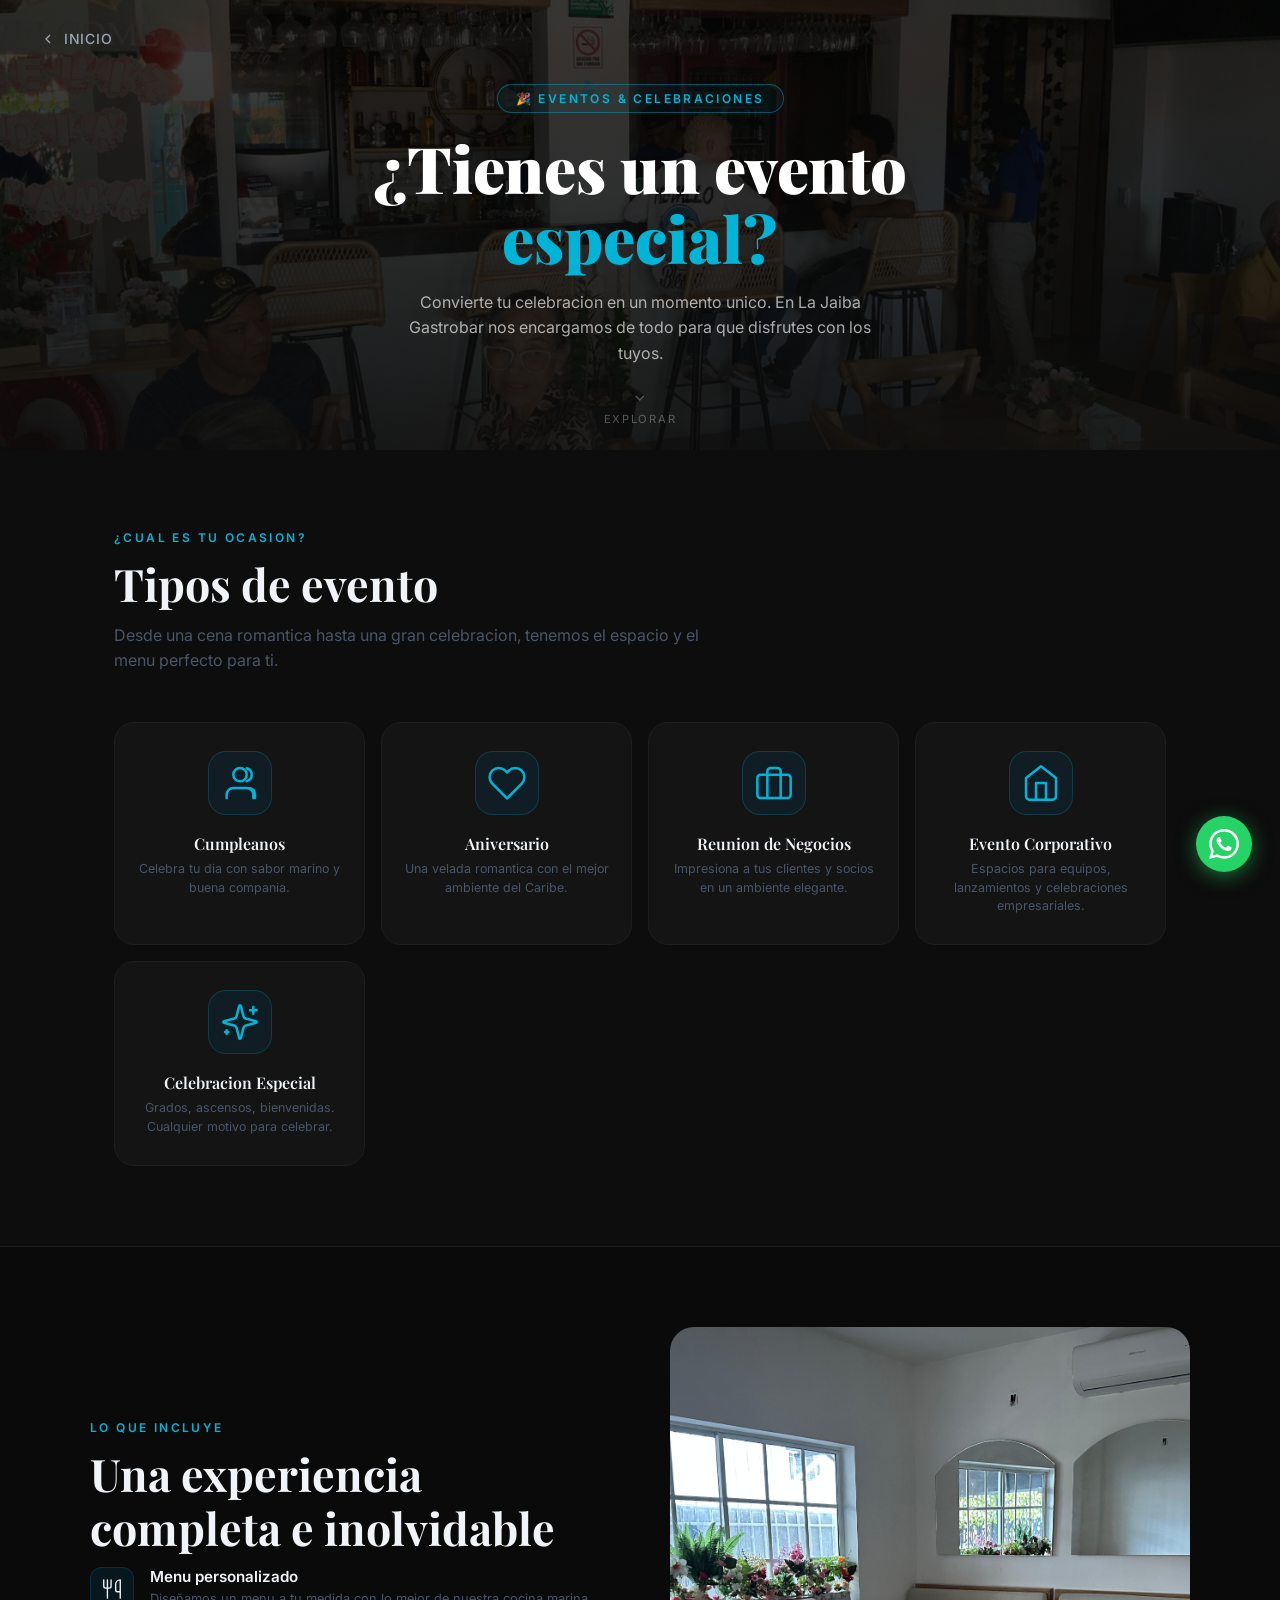
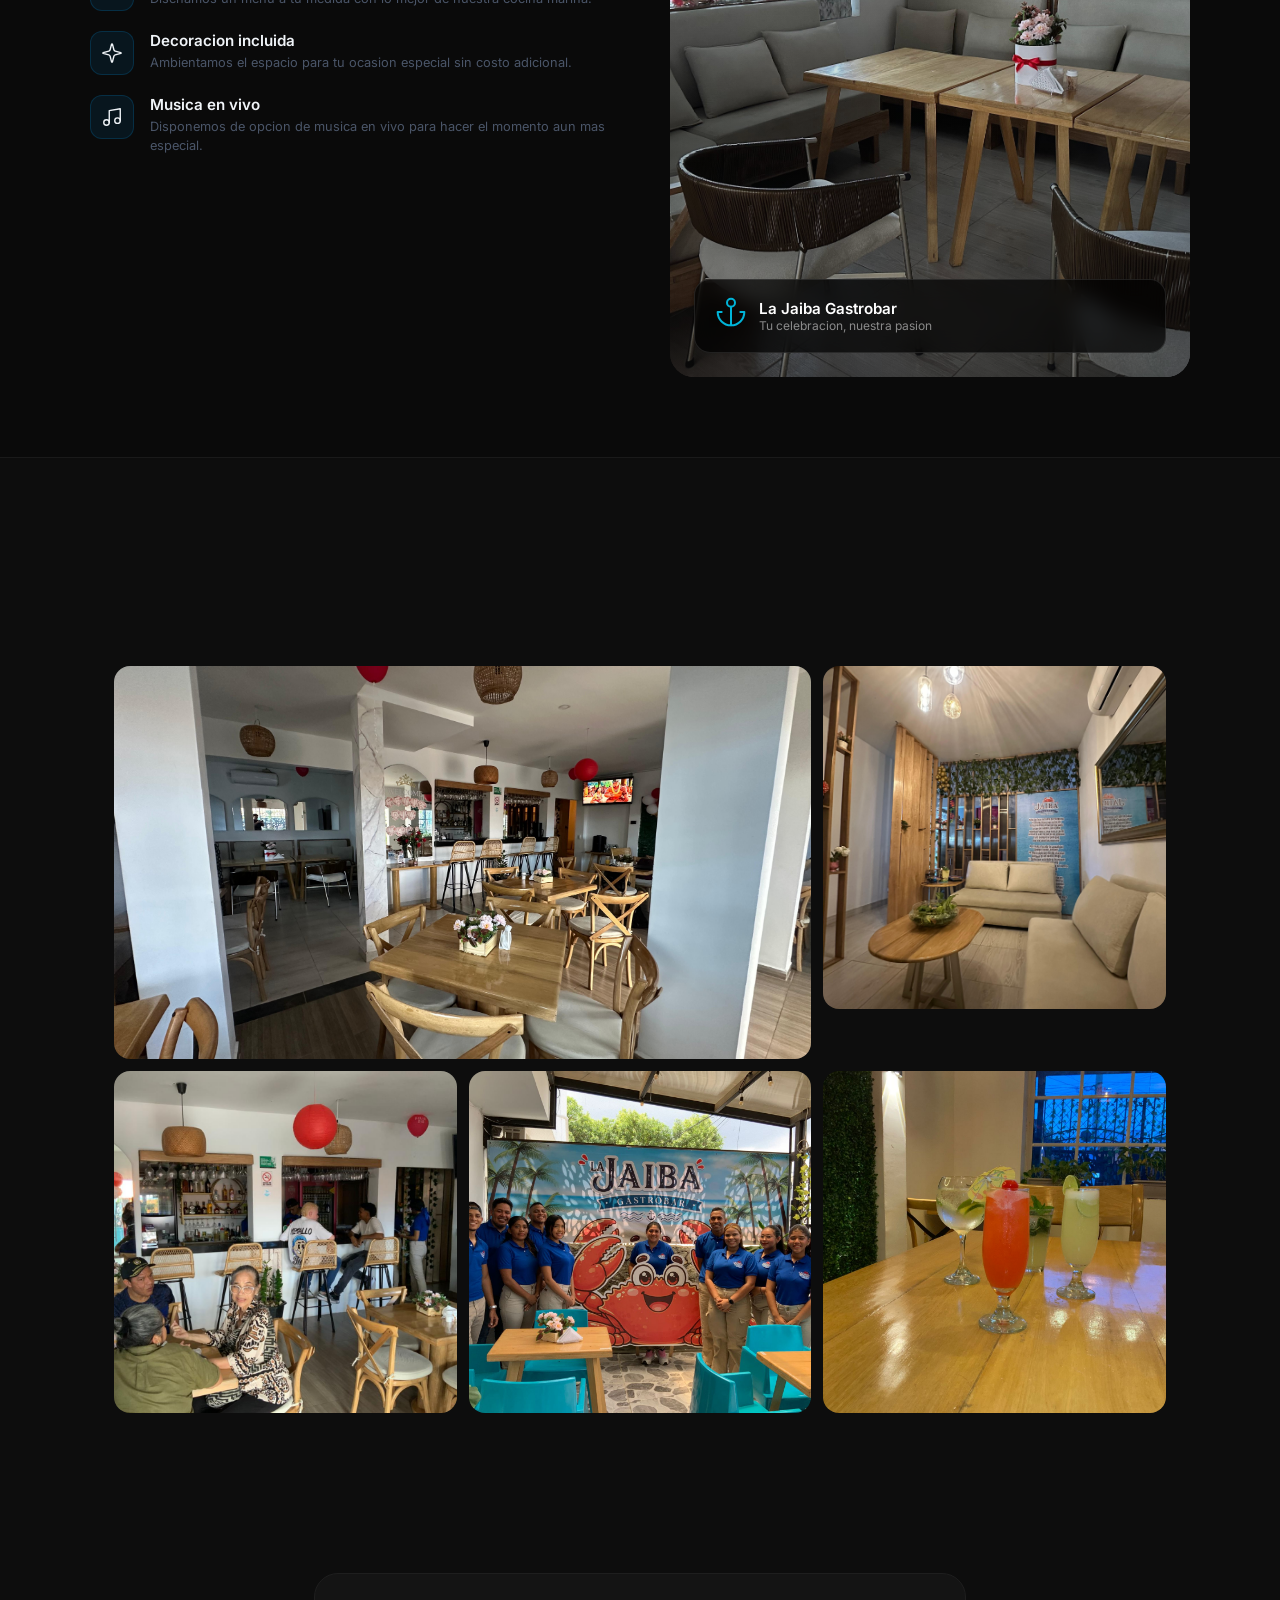
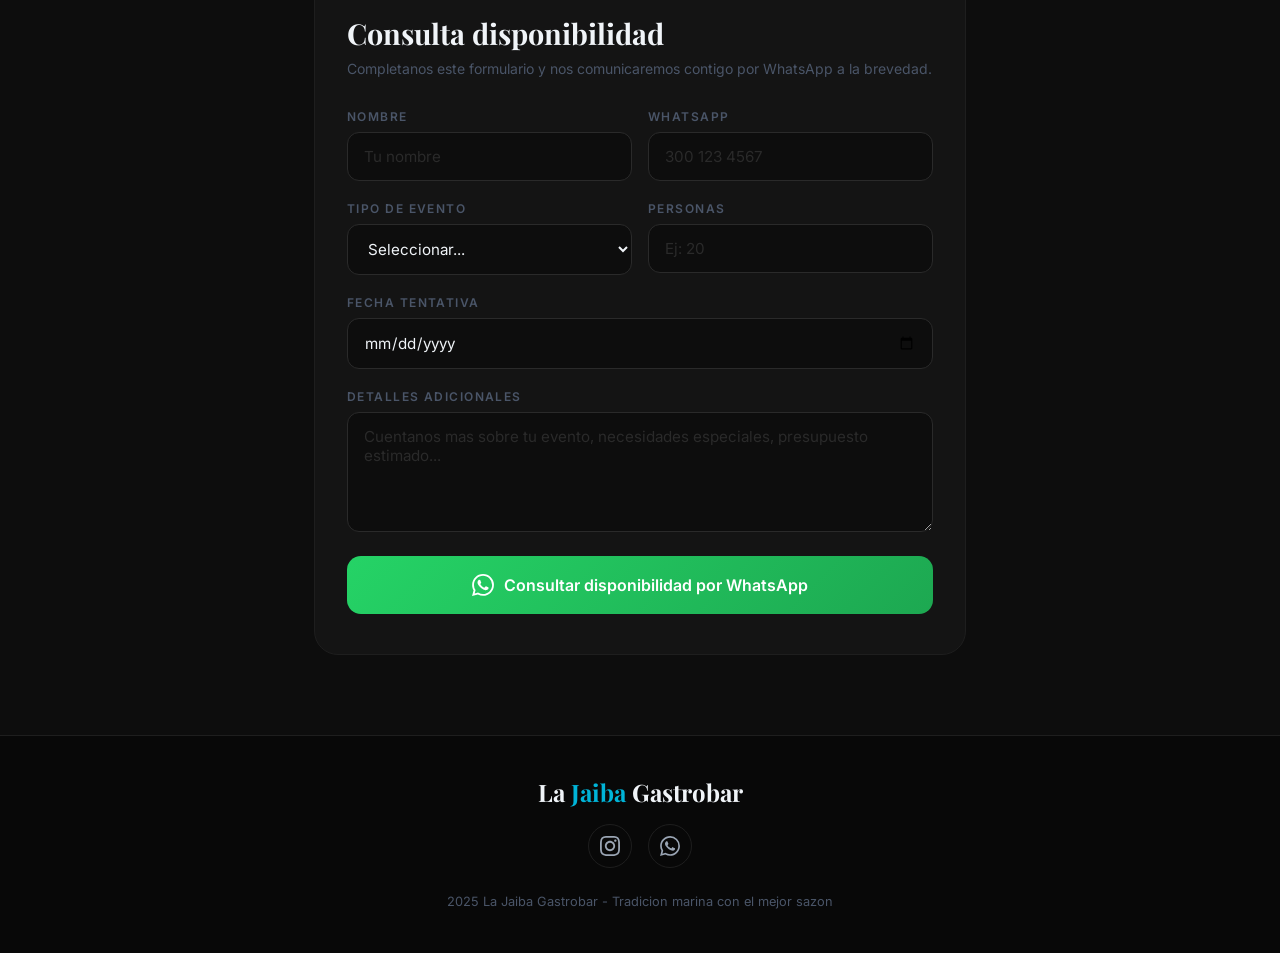
==== commit 61d6d07a: "Revertir retheme dorado: volver a azul oceano vibrante - Se descarta la paleta dorada (no combinaba " ====
--- a/invitacion.html
+++ b/invitacion.html
@@ -47,27 +47,27 @@
   </div>
   <div class="eventos-tipos-grid">
     <div class="tipo-card reveal">
-      <div class="tipo-icon"><svg viewBox="0 0 24 24" fill="none" stroke="#CBA24C" stroke-width="1.5" stroke-linecap="round" stroke-linejoin="round" width="40" height="40"><path d="M20 21v-2a4 4 0 0 0-4-4H8a4 4 0 0 0-4 4v2"/><circle cx="12" cy="7" r="4"/><path d="M16 3.13a4 4 0 0 1 0 7.75"/><path d="M21 21v-2a4 4 0 0 0-3-3.87"/></svg></div>
+      <div class="tipo-icon"><svg viewBox="0 0 24 24" fill="none" stroke="#00B4D8" stroke-width="1.5" stroke-linecap="round" stroke-linejoin="round" width="40" height="40"><path d="M20 21v-2a4 4 0 0 0-4-4H8a4 4 0 0 0-4 4v2"/><circle cx="12" cy="7" r="4"/><path d="M16 3.13a4 4 0 0 1 0 7.75"/><path d="M21 21v-2a4 4 0 0 0-3-3.87"/></svg></div>
       <div class="tipo-name">Cumpleanos</div>
       <p class="tipo-desc">Celebra tu dia con sabor marino y buena compania.</p>
     </div>
     <div class="tipo-card reveal">
-      <div class="tipo-icon"><svg viewBox="0 0 24 24" fill="none" stroke="#CBA24C" stroke-width="1.5" stroke-linecap="round" stroke-linejoin="round" width="40" height="40"><path d="M20.84 4.61a5.5 5.5 0 0 0-7.78 0L12 5.67l-1.06-1.06a5.5 5.5 0 0 0-7.78 7.78l1.06 1.06L12 21.23l7.78-7.78 1.06-1.06a5.5 5.5 0 0 0 0-7.78z"/></svg></div>
+      <div class="tipo-icon"><svg viewBox="0 0 24 24" fill="none" stroke="#00B4D8" stroke-width="1.5" stroke-linecap="round" stroke-linejoin="round" width="40" height="40"><path d="M20.84 4.61a5.5 5.5 0 0 0-7.78 0L12 5.67l-1.06-1.06a5.5 5.5 0 0 0-7.78 7.78l1.06 1.06L12 21.23l7.78-7.78 1.06-1.06a5.5 5.5 0 0 0 0-7.78z"/></svg></div>
       <div class="tipo-name">Aniversario</div>
       <p class="tipo-desc">Una velada romantica con el mejor ambiente del Caribe.</p>
     </div>
     <div class="tipo-card reveal">
-      <div class="tipo-icon"><svg viewBox="0 0 24 24" fill="none" stroke="#CBA24C" stroke-width="1.5" stroke-linecap="round" stroke-linejoin="round" width="40" height="40"><rect x="2" y="7" width="20" height="14" rx="2"/><path d="M16 21V5a2 2 0 0 0-2-2h-4a2 2 0 0 0-2 2v16"/></svg></div>
+      <div class="tipo-icon"><svg viewBox="0 0 24 24" fill="none" stroke="#00B4D8" stroke-width="1.5" stroke-linecap="round" stroke-linejoin="round" width="40" height="40"><rect x="2" y="7" width="20" height="14" rx="2"/><path d="M16 21V5a2 2 0 0 0-2-2h-4a2 2 0 0 0-2 2v16"/></svg></div>
       <div class="tipo-name">Reunion de Negocios</div>
       <p class="tipo-desc">Impresiona a tus clientes y socios en un ambiente elegante.</p>
     </div>
     <div class="tipo-card reveal">
-      <div class="tipo-icon"><svg viewBox="0 0 24 24" fill="none" stroke="#CBA24C" stroke-width="1.5" stroke-linecap="round" stroke-linejoin="round" width="40" height="40"><path d="M3 9l9-7 9 7v11a2 2 0 0 1-2 2H5a2 2 0 0 1-2-2z"/><polyline points="9 22 9 12 15 12 15 22"/></svg></div>
+      <div class="tipo-icon"><svg viewBox="0 0 24 24" fill="none" stroke="#00B4D8" stroke-width="1.5" stroke-linecap="round" stroke-linejoin="round" width="40" height="40"><path d="M3 9l9-7 9 7v11a2 2 0 0 1-2 2H5a2 2 0 0 1-2-2z"/><polyline points="9 22 9 12 15 12 15 22"/></svg></div>
       <div class="tipo-name">Evento Corporativo</div>
       <p class="tipo-desc">Espacios para equipos, lanzamientos y celebraciones empresariales.</p>
     </div>
     <div class="tipo-card reveal">
-      <div class="tipo-icon"><svg viewBox="0 0 24 24" fill="none" stroke="#CBA24C" stroke-width="1.5" stroke-linecap="round" stroke-linejoin="round" width="40" height="40"><path d="M9.937 15.5A2 2 0 0 0 8.5 14.063l-6.135-1.582a.5.5 0 0 1 0-.962L8.5 9.936A2 2 0 0 0 9.937 8.5l1.582-6.135a.5.5 0 0 1 .963 0L14.063 8.5A2 2 0 0 0 15.5 9.937l6.135 1.581a.5.5 0 0 1 0 .964L15.5 14.063a2 2 0 0 0-1.437 1.437l-1.582 6.135a.5.5 0 0 1-.963 0z"/><path d="M20 3v4m2-2h-4M4 17v2m1-1H3"/></svg></div>
+      <div class="tipo-icon"><svg viewBox="0 0 24 24" fill="none" stroke="#00B4D8" stroke-width="1.5" stroke-linecap="round" stroke-linejoin="round" width="40" height="40"><path d="M9.937 15.5A2 2 0 0 0 8.5 14.063l-6.135-1.582a.5.5 0 0 1 0-.962L8.5 9.936A2 2 0 0 0 9.937 8.5l1.582-6.135a.5.5 0 0 1 .963 0L14.063 8.5A2 2 0 0 0 15.5 9.937l6.135 1.581a.5.5 0 0 1 0 .964L15.5 14.063a2 2 0 0 0-1.437 1.437l-1.582 6.135a.5.5 0 0 1-.963 0z"/><path d="M20 3v4m2-2h-4M4 17v2m1-1H3"/></svg></div>
       <div class="tipo-name">Celebracion Especial</div>
       <p class="tipo-desc">Grados, ascensos, bienvenidas. Cualquier motivo para celebrar.</p>
     </div>
@@ -122,7 +122,7 @@
       <img src="img/salon2.jpg.jpg" alt="Salon La Jaiba" loading="lazy" onerror="this.style.display='none'">
       <div class="benefits-visual-overlay"></div>
       <div class="benefits-visual-badge">
-        <div class="vb-icon"><svg viewBox="0 0 24 24" fill="none" stroke="#CBA24C" stroke-width="1.5" stroke-linecap="round" stroke-linejoin="round" width="32" height="32"><circle cx="12" cy="5" r="3"/><line x1="12" y1="22" x2="12" y2="8"/><path d="M5 12H2a10 10 0 0 0 20 0h-3"/></svg></div>
+        <div class="vb-icon"><svg viewBox="0 0 24 24" fill="none" stroke="#00B4D8" stroke-width="1.5" stroke-linecap="round" stroke-linejoin="round" width="32" height="32"><circle cx="12" cy="5" r="3"/><line x1="12" y1="22" x2="12" y2="8"/><path d="M5 12H2a10 10 0 0 0 20 0h-3"/></svg></div>
         <div>
           <div class="vb-text">La Jaiba Gastrobar</div>
           <div class="vb-sub">Tu celebracion, nuestra pasion</div>
--- a/css/main.css
+++ b/css/main.css
@@ -5,22 +5,20 @@
 @import url('https://fonts.googleapis.com/css2?family=Playfair+Display:ital,wght@0,400;0,600;0,700;0,900;1,400;1,700&family=Inter:wght@300;400;500;600;700&display=swap');
 
 :root {
-  /* --ocean-* se reutilizan como tonos DORADOS para un look premium
-     (así todos los var(--ocean-*) existentes pasan a dorado) */
-  --ocean-deep: #9C7D33;
-  --ocean-light: #CBA24C;
-  --ocean-glow: #E6C878;
-  --dark-bg: #0A0B0D;
-  --dark-card: #131519;
-  --dark-border: #24262d;
-  --cream: #ECE7DD;
-  --red-crab: #B0432F;
-  --red-light: #C85A41;
-  --gold: #CBA24C;
-  --gold-light: #E6C878;
+  --ocean-deep: #0077B6;
+  --ocean-light: #00B4D8;
+  --ocean-glow: #00C9FF;
+  --dark-bg: #0D0D0D;
+  --dark-card: #141414;
+  --dark-border: #1E1E1E;
+  --cream: #F0F4F8;
+  --red-crab: #C0392B;
+  --red-light: #E74C3C;
+  --gold: #C9A84C;
+  --gold-light: #F0C060;
   --white: #FFFFFF;
-  --gray-light: #A39C8E;
-  --gray-mid: #66625A;
+  --gray-light: #9AA5B4;
+  --gray-mid: #4A5568;
 
   --font-display: 'Playfair Display', Georgia, serif;
   --font-body: 'Inter', system-ui, sans-serif;
@@ -30,9 +28,9 @@
   --radius-lg: 24px;
   --radius-xl: 40px;
 
-  --shadow-glow: 0 0 40px rgba(203, 162, 76, 0.22);
-  --shadow-card: 0 10px 40px rgba(0, 0, 0, 0.55);
-  --shadow-btn: 0 4px 20px rgba(203, 162, 76, 0.35);
+  --shadow-glow: 0 0 40px rgba(0, 180, 216, 0.25);
+  --shadow-card: 0 8px 32px rgba(0, 0, 0, 0.4);
+  --shadow-btn: 0 4px 20px rgba(0, 119, 182, 0.4);
 
   --transition: 0.3s cubic-bezier(0.4, 0, 0.2, 1);
 }
--- a/css/invitacion.css
+++ b/css/invitacion.css
@@ -38,15 +38,15 @@
 .eventos-hero-badge {
   display: inline-block;
   padding: 6px 18px;
-  border: 1px solid rgba(203, 162, 76,0.4);
+  border: 1px solid rgba(0,180,216,0.4);
   border-radius: 100px;
   font-size: 0.75rem;
-  color: #CBA24C;
+  color: #00B4D8;
   letter-spacing: 0.2em;
   text-transform: uppercase;
   font-weight: 600;
   margin-bottom: 20px;
-  background: rgba(203, 162, 76,0.05);
+  background: rgba(0,180,216,0.05);
 }
 
 .eventos-hero-title {
@@ -59,7 +59,7 @@
 }
 
 .eventos-hero-title em {
-  color: #CBA24C;
+  color: #00B4D8;
   font-style: normal;
 }
 
@@ -109,7 +109,7 @@
   font-weight: 600;
   letter-spacing: 0.2em;
   text-transform: uppercase;
-  color: #CBA24C;
+  color: #00B4D8;
   margin-bottom: 12px;
 }
 
@@ -147,7 +147,7 @@
 }
 
 .tipo-card:hover {
-  border-color: rgba(203, 162, 76, 0.4);
+  border-color: rgba(0, 180, 216, 0.4);
   transform: translateY(-4px);
   box-shadow: 0 16px 40px rgba(0, 0, 0, 0.4);
   background: #181818;
@@ -160,16 +160,16 @@
   justify-content: center;
   width: 64px;
   height: 64px;
-  background: rgba(156, 125, 51, 0.1);
-  border: 1px solid rgba(203, 162, 76, 0.2);
+  background: rgba(0, 119, 182, 0.1);
+  border: 1px solid rgba(0, 180, 216, 0.2);
   border-radius: 18px;
   margin-left: auto;
   margin-right: auto;
   transition: all 0.3s ease;
 }
 .tipo-card:hover .tipo-icon {
-  background: rgba(156, 125, 51, 0.2);
-  border-color: rgba(203, 162, 76, 0.5);
+  background: rgba(0, 119, 182, 0.2);
+  border-color: rgba(0, 180, 216, 0.5);
   transform: scale(1.08);
 }
 
@@ -221,8 +221,8 @@
   width: 44px;
   height: 44px;
   border-radius: 12px;
-  background: rgba(156, 125, 51, 0.12);
-  border: 1px solid rgba(156, 125, 51, 0.25);
+  background: rgba(0, 119, 182, 0.12);
+  border: 1px solid rgba(0, 119, 182, 0.25);
   display: flex;
   align-items: center;
   justify-content: center;
@@ -330,12 +330,12 @@
 .gallery-placeholder {
   width: 100%;
   height: 100%;
-  background: linear-gradient(135deg, #0C0D11, #111318);
+  background: linear-gradient(135deg, #0A1628, #0D2144);
   display: flex;
   align-items: center;
   justify-content: center;
   font-size: 2rem;
-  color: rgba(203, 162, 76,0.3);
+  color: rgba(0,180,216,0.3);
 }
 
 /* Contact form */
@@ -404,8 +404,8 @@
 .form-select:focus,
 .form-textarea:focus {
   outline: none;
-  border-color: #9C7D33;
-  box-shadow: 0 0 0 3px rgba(156, 125, 51,0.12);
+  border-color: #0077B6;
+  box-shadow: 0 0 0 3px rgba(0,119,182,0.12);
 }
 
 .form-input::placeholder,
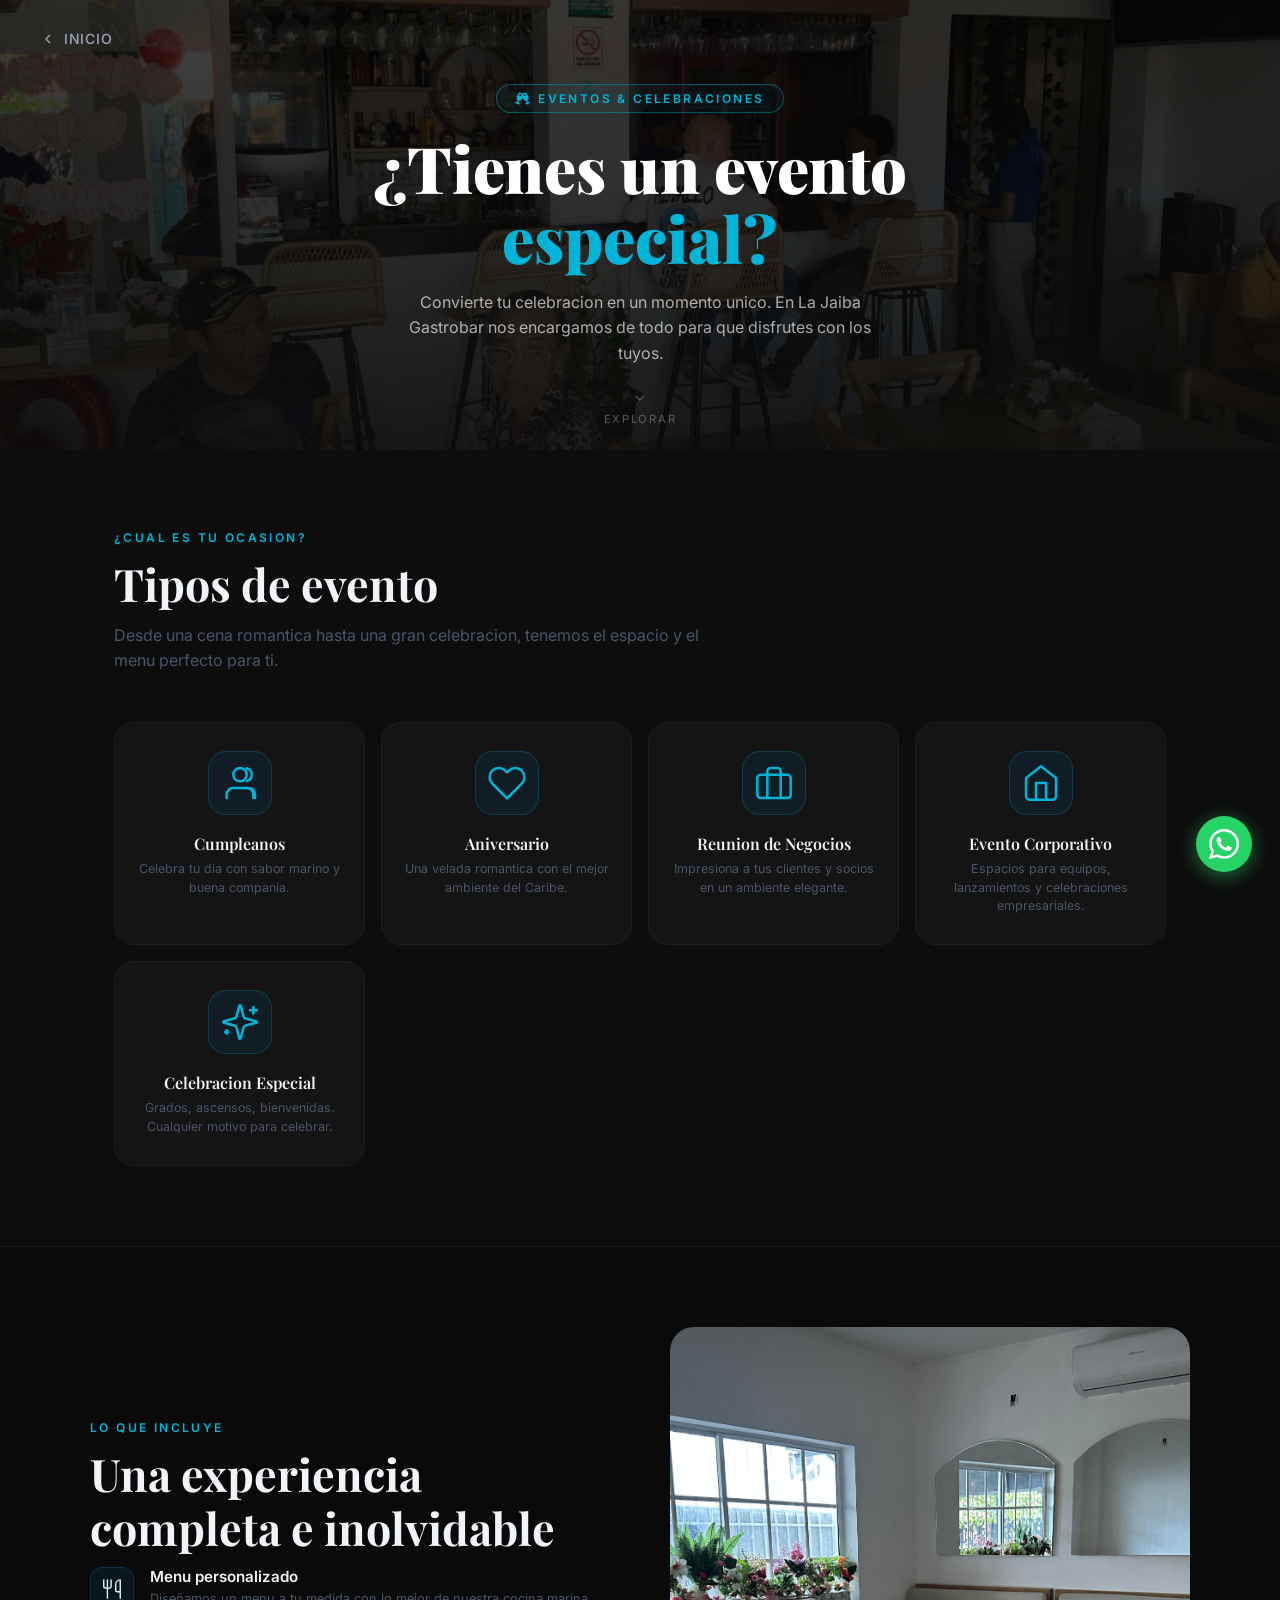
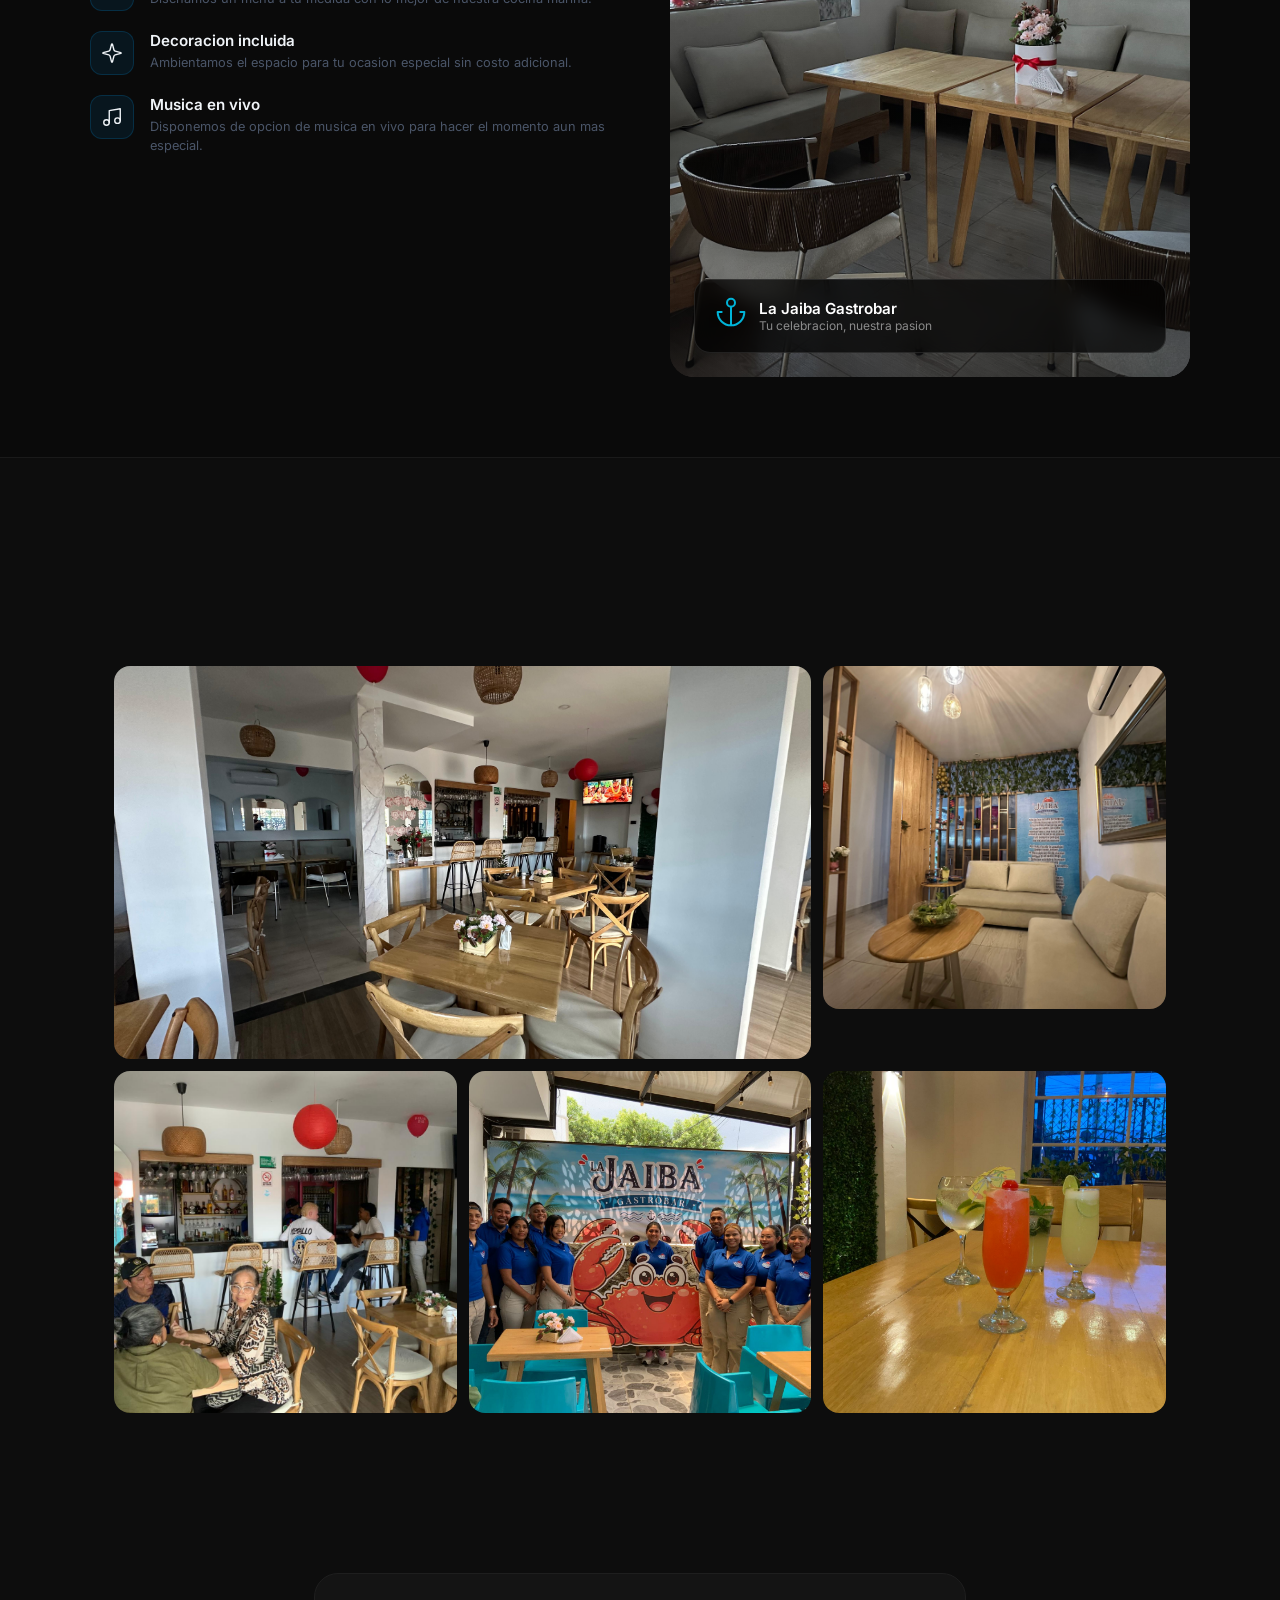
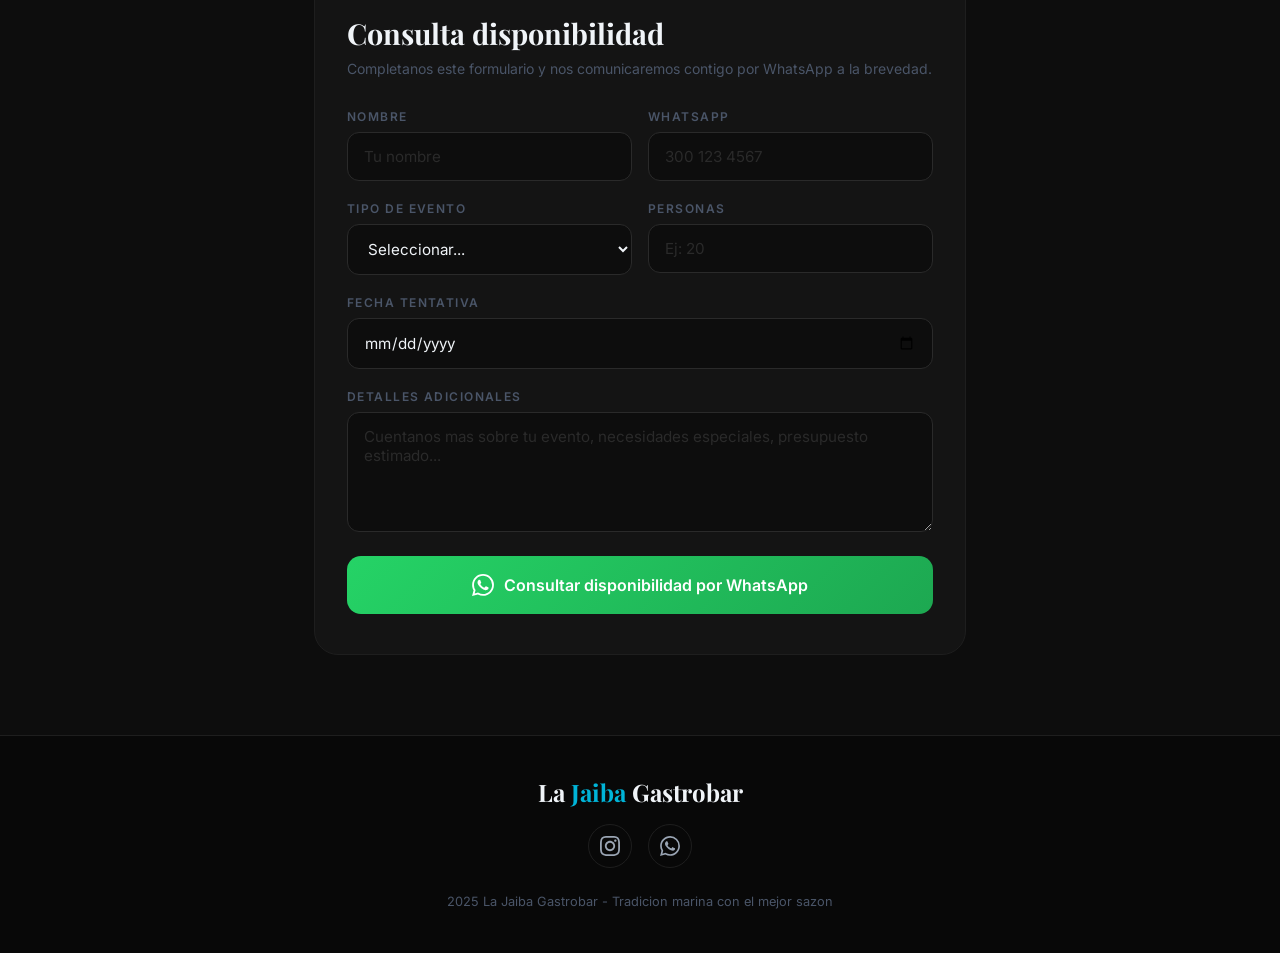
==== commit 9d46b9ef: "Iconos minimalistas tambien en reservas e invitacion - Font Awesome agregado a reservas.html e invit" ====
--- a/invitacion.html
+++ b/invitacion.html
@@ -8,6 +8,7 @@
   <link rel="icon" type="image/png" href="img/logo.png">
   <link rel="stylesheet" href="css/main.css">
   <link rel="stylesheet" href="css/invitacion.css">
+  <link rel="stylesheet" href="https://cdnjs.cloudflare.com/ajax/libs/font-awesome/6.6.0/css/all.min.css">
 </head>
 <body style="background:#0D0D0D">
 
@@ -24,7 +25,7 @@
   <div class="eventos-hero-bg"></div>
   <div class="eventos-hero-overlay"></div>
   <div class="eventos-hero-content">
-    <div class="eventos-hero-badge">🎉 Eventos & Celebraciones</div>
+    <div class="eventos-hero-badge"><i class="fa-solid fa-champagne-glasses"></i> Eventos & Celebraciones</div>
     <h1 class="eventos-hero-title">
       ¿Tienes un evento<br><em>especial?</em>
     </h1>
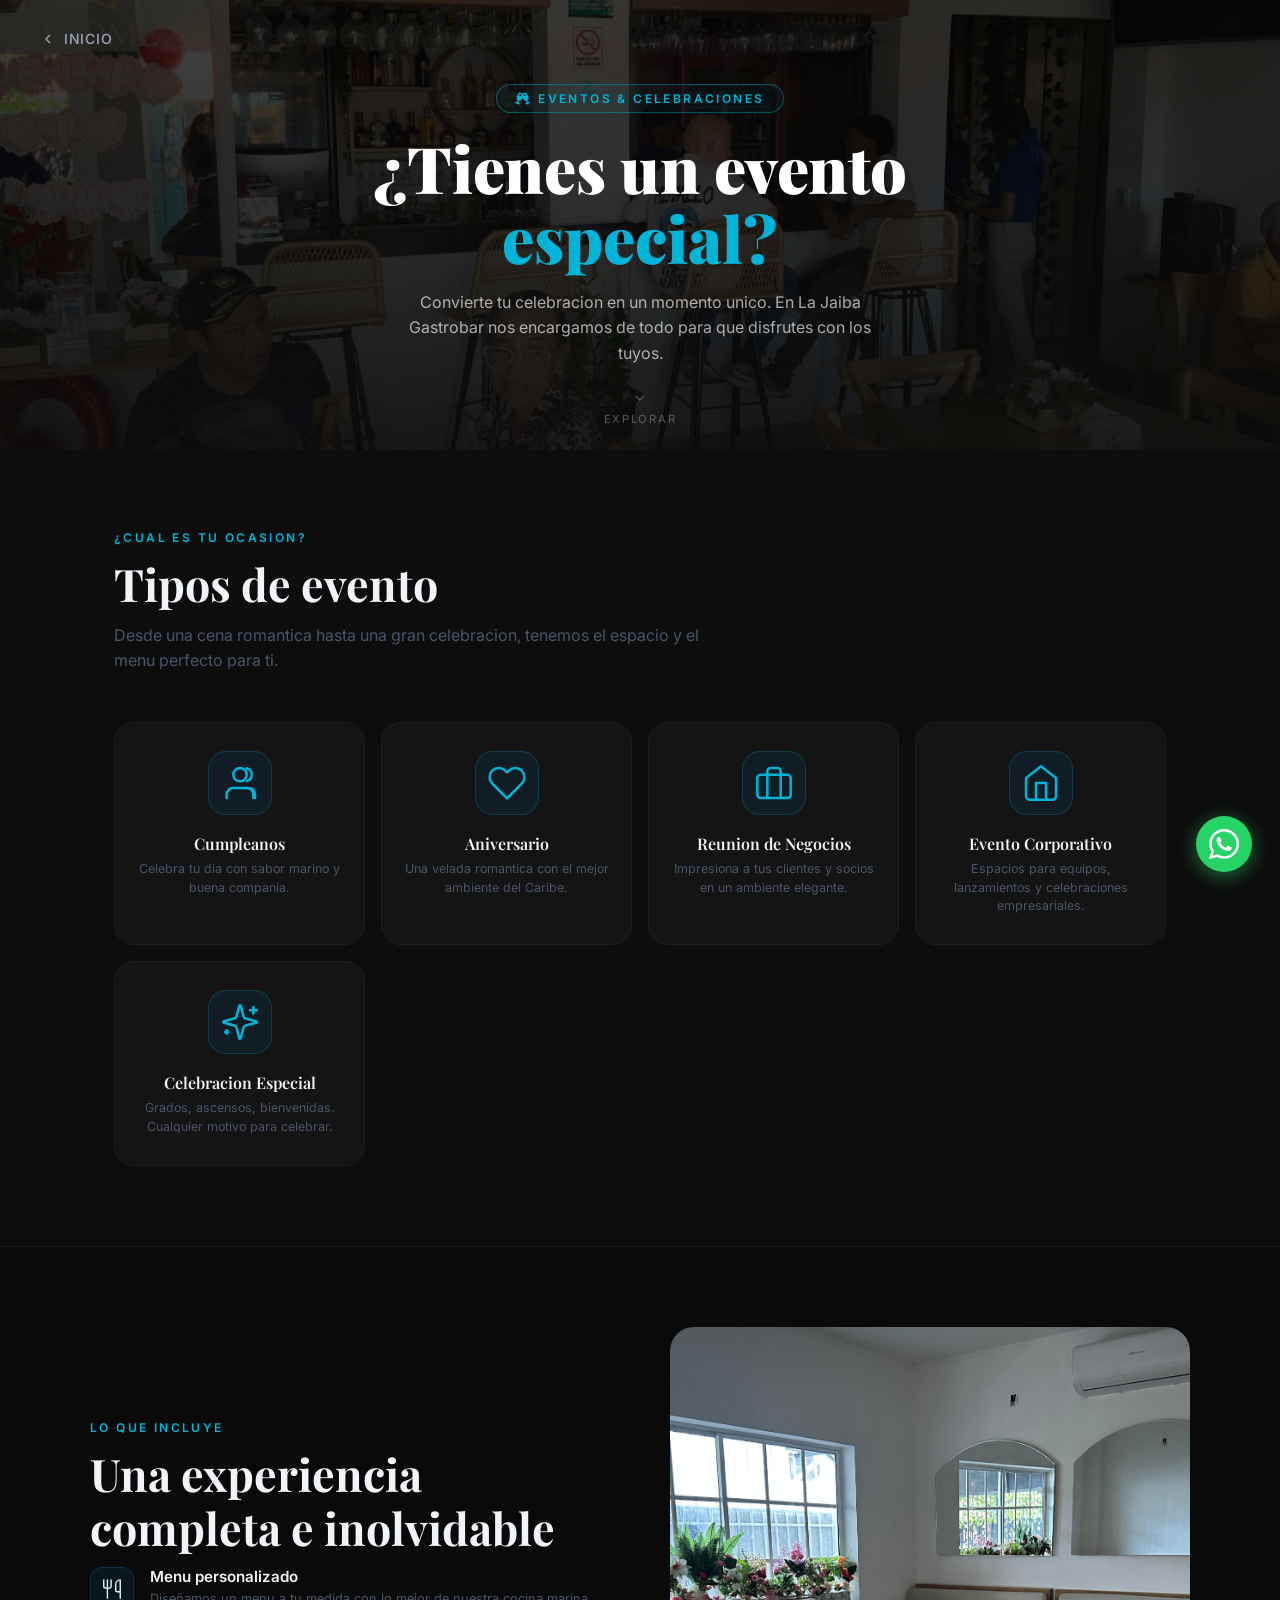
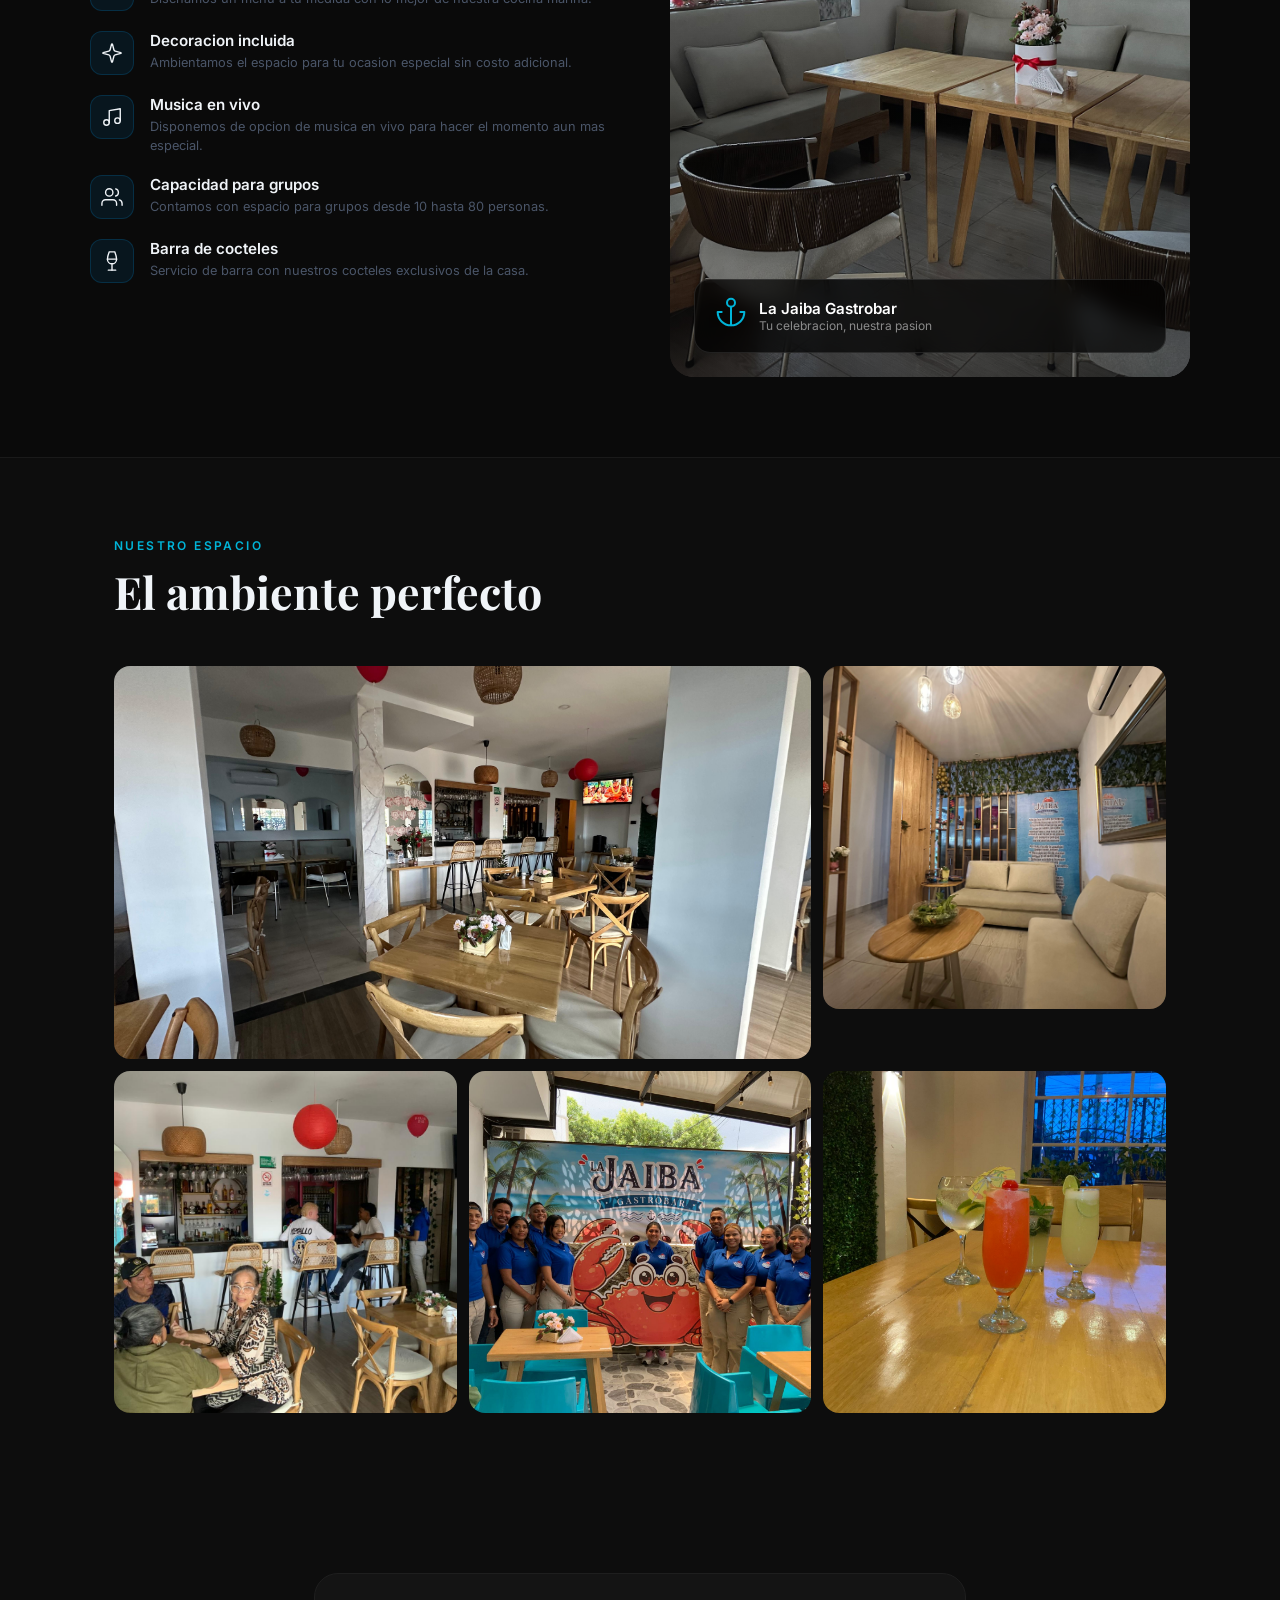
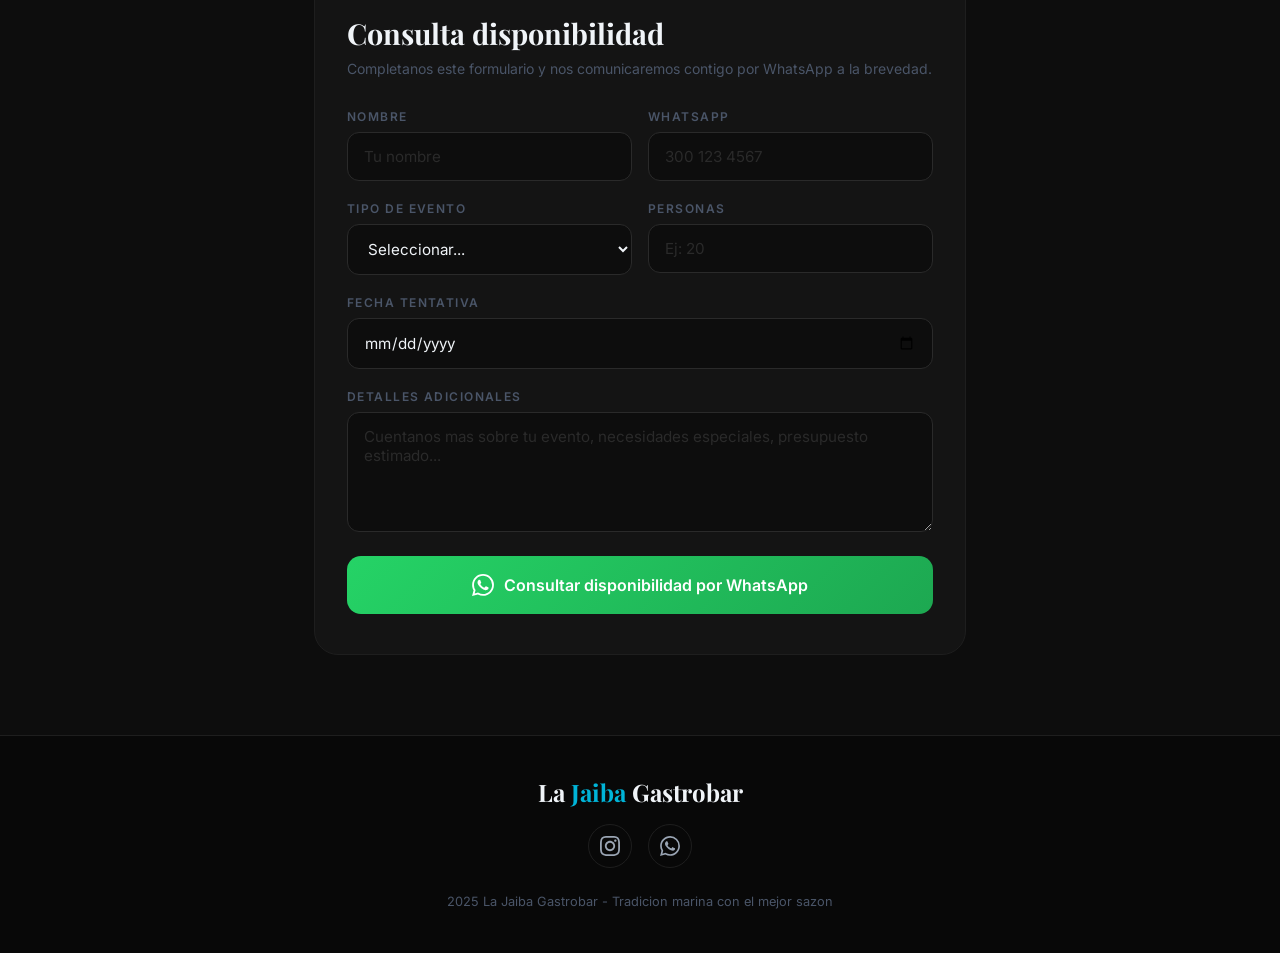
==== commit 04157326: "falta de mantenimiento, final" ====
--- a/invitacion.html
+++ b/invitacion.html
@@ -9,6 +9,10 @@
   <link rel="stylesheet" href="css/main.css">
   <link rel="stylesheet" href="css/invitacion.css">
   <link rel="stylesheet" href="https://cdnjs.cloudflare.com/ajax/libs/font-awesome/6.6.0/css/all.min.css">
+  <!-- MANTENIMIENTO: animaciones desactivadas. Borra esta linea para reactivarlas. -->
+  <link rel="stylesheet" href="css/no-anim.css">
+  <!-- MANTENIMIENTO: botones sin funcionalidad. Borra esta linea para reactivarlos. -->
+  <script src="js/mantenimiento.js"></script>
 </head>
 <body style="background:#0D0D0D">
 
--- a/css/no-anim.css
+++ b/css/no-anim.css
@@ -0,0 +1,92 @@
+/* ============================================================
+   MODO MANTENIMIENTO — ANIMACIONES DESACTIVADAS
+   ------------------------------------------------------------
+   Apaga TODAS las animaciones, transiciones y efectos de
+   movimiento del sitio para poder trabajar sobre el HTML plano.
+
+   PARA REACTIVAR TODO (volver a la pagina normal):
+     1) Borra o comenta esta linea en index.html, menu.html,
+        reservas.html e invitacion.html:
+            <link rel="stylesheet" href="css/no-anim.css">
+     2) En script.js pon:  const ANIMACIONES_ACTIVAS = true;
+
+   No se toco ningun otro archivo de estilos: al quitar estos
+   dos pasos la pagina queda exactamente como estaba.
+   ============================================================ */
+
+/* --- 1. Sin animaciones ni transiciones en ningun elemento --- */
+*,
+*::before,
+*::after {
+  animation: none !important;
+  animation-delay: 0s !important;
+  animation-duration: 0s !important;
+  animation-iteration-count: 1 !important;
+  transition: none !important;
+  transition-delay: 0s !important;
+  transition-duration: 0s !important;
+}
+
+/* --- 2. Sin scroll suave (salta directo a la seccion) --- */
+html,
+body {
+  scroll-behavior: auto !important;
+}
+
+/* --- 3. El contenido que aparecia al hacer scroll se ve siempre --- */
+.reveal,
+.reveal-left,
+.reveal-right,
+.reveal.visible,
+.reveal-left.visible,
+.reveal-right.visible {
+  opacity: 1 !important;
+  transform: none !important;
+}
+
+/* --- 4. Fondos decorativos animados fuera (burbujas y particulas) --- */
+#particles,
+.hero-bubble,
+.splash-particles,
+.particle,
+.bubbles-container,
+.bubble {
+  display: none !important;
+}
+
+/* --- 5. Marquesina (ticker) quieta y legible --- */
+.features-ticker {
+  transform: none !important;
+}
+
+/* --- 6. Nada se mueve al pasar el mouse (los colores si cambian) --- */
+.nav-cta:hover,
+.btn-primary:hover,
+.stat-card:hover,
+.menu-card:hover,
+.menu-card:hover::before,
+.reel-card:hover,
+.ig-follow-btn:hover,
+.gallery-item:hover,
+.gallery-item:hover img,
+.special-card:hover,
+.form-submit:hover,
+.map-open-btn:hover,
+.social-btn:hover,
+.whatsapp-float:hover,
+.menu-modal-close:hover {
+  transform: none !important;
+}
+
+/* --- 7. Botones desactivados: se ven igual, pero el cursor
+       ya no es "mano" para que se note que no hacen nada.
+       (el bloqueo real esta en js/mantenimiento.js)          --- */
+button,
+input[type="button"],
+input[type="submit"],
+input[type="reset"],
+[role="button"],
+[onclick],
+[aria-disabled="true"] {
+  cursor: default !important;
+}
